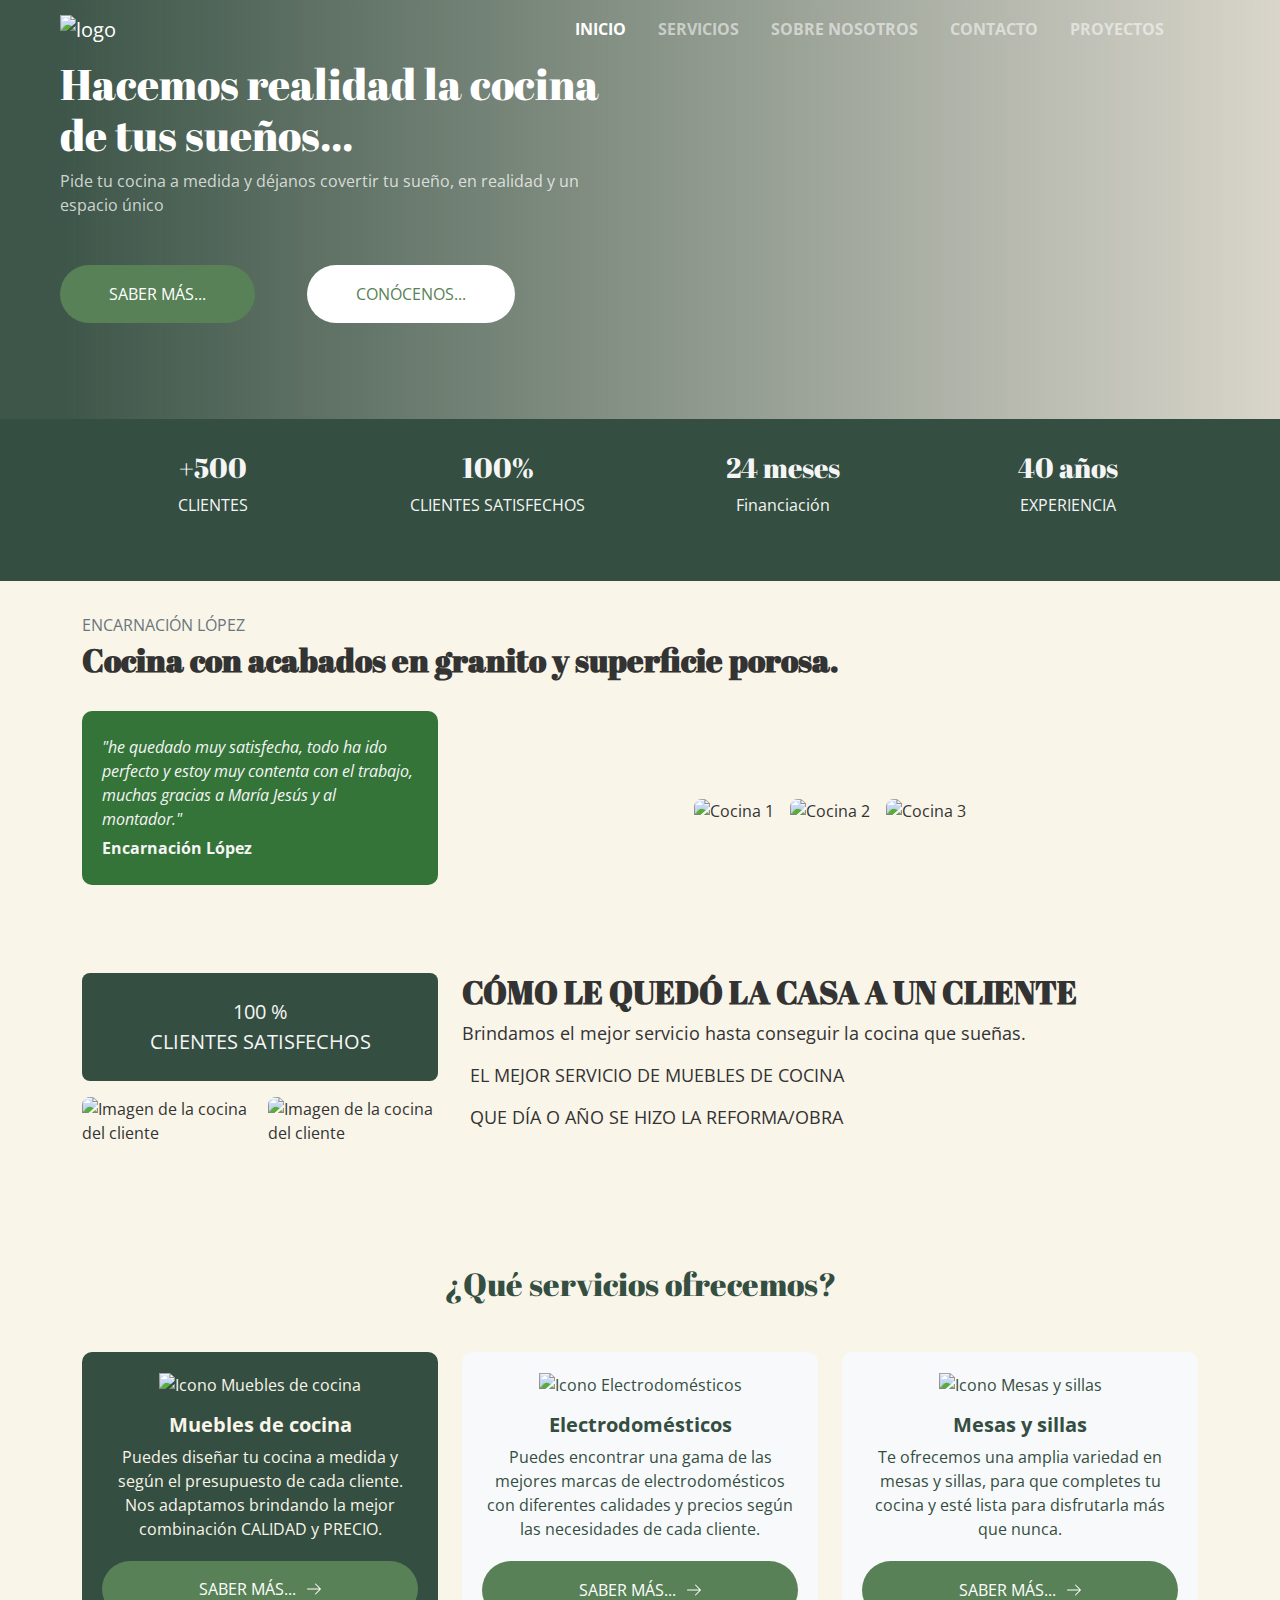
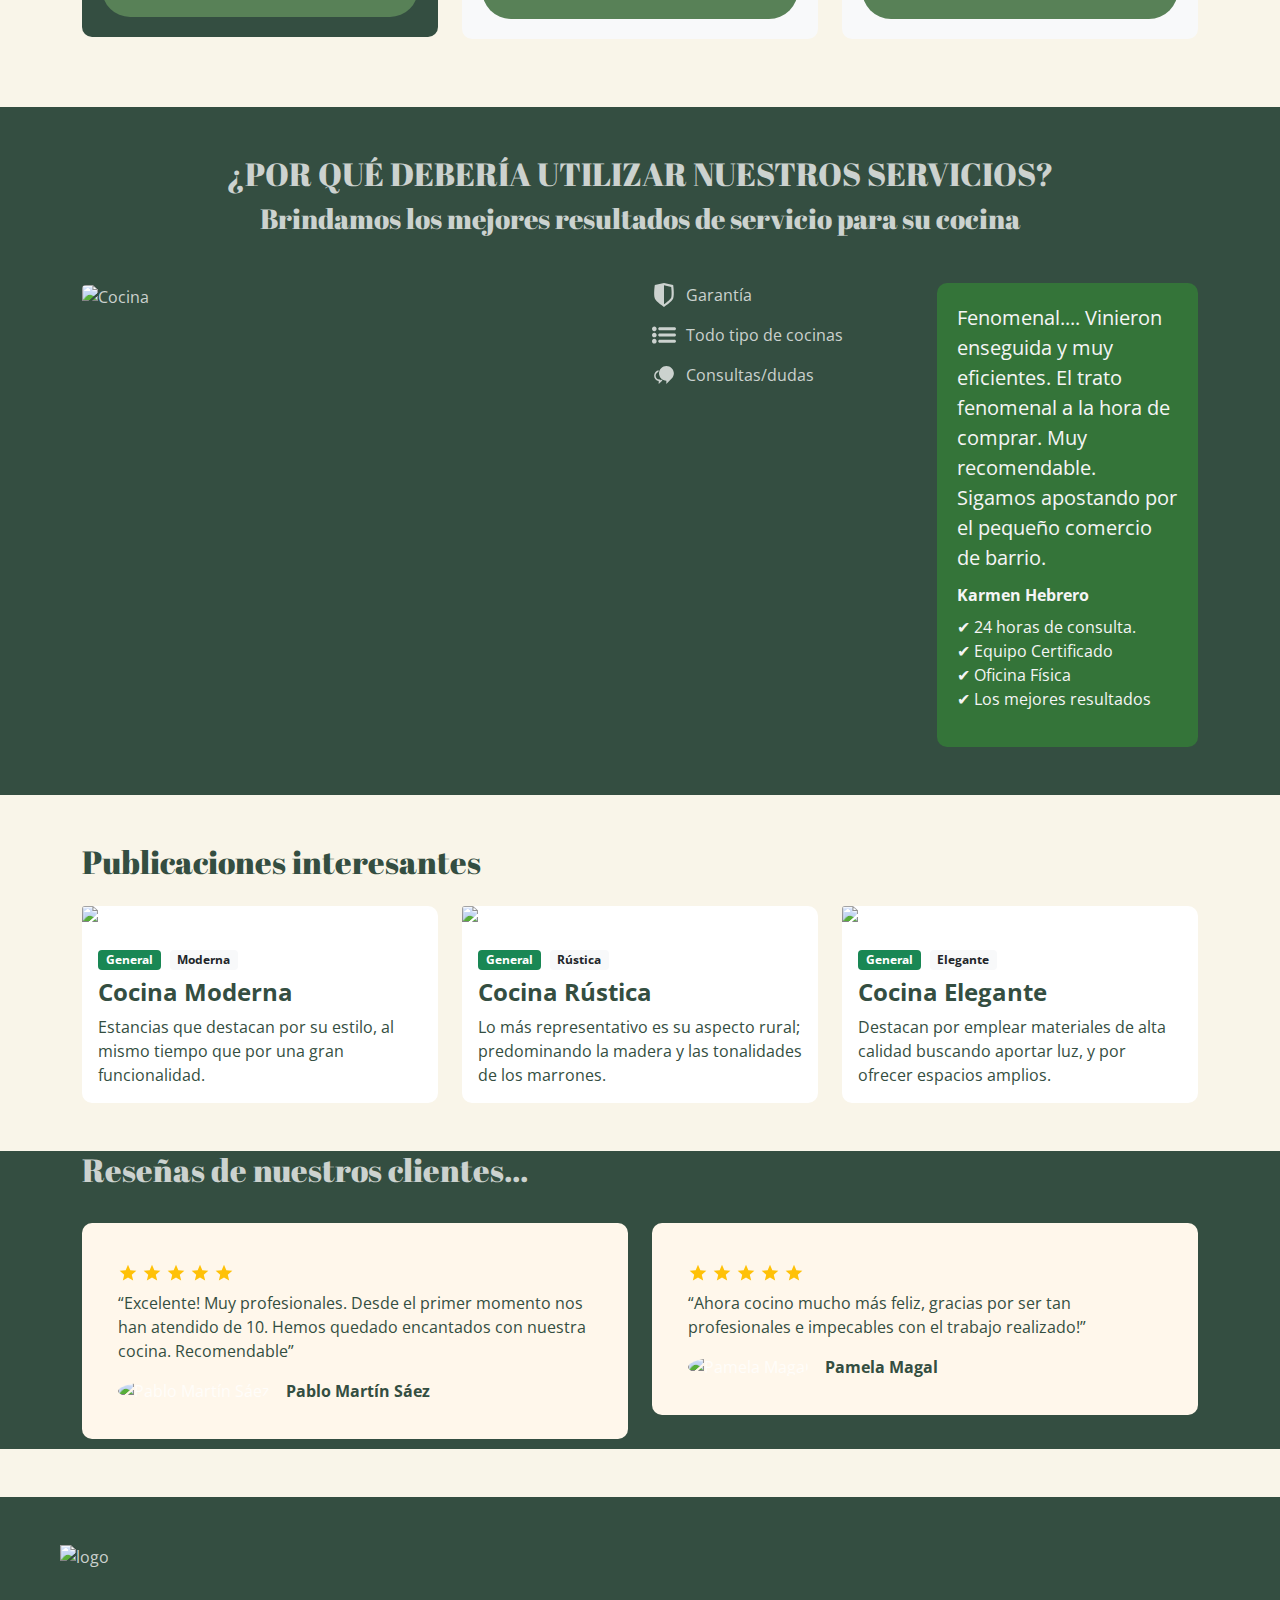
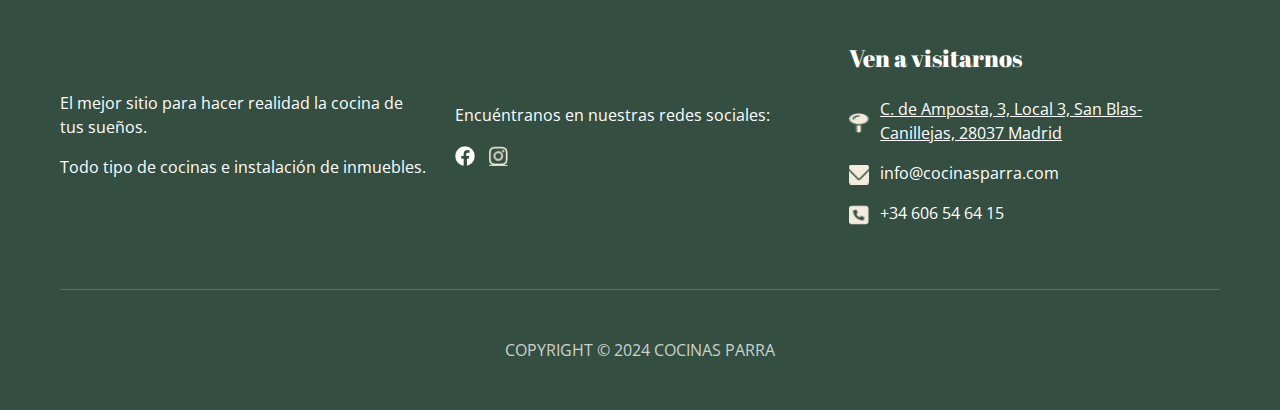
==== index.html @ 834c7600 "Completed page layouts; remaining work involves fine-tuning styles." ====
<!DOCTYPE html>
<html lang="en">

<head>
  <meta charset="UTF-8">
  <meta name="viewport" content="width=device-width, initial-scale=1.0">
  <title>Muebles de Cocina Parra</title>

  <!--CSS Bootstrap-->
  <link rel="stylesheet" href="./bootstrap/bootstrap-5.0.2-dist/css/bootstrap.min.css">

  <!--styles.css-->
  <link rel="stylesheet" href="./css/styles.css">
</head>

<body>

  <!-- HEADER -->

  <header class="px-5 pb-5">
    <nav class="navbar navbar-expand-lg navbar-dark">
      <div class="container-fluid">
        <a class="navbar-brand" href="./index.html"><img class="logo" src="./img/LOGOTIPO/LOGOS_COCINA_POSITIVO.png"
            alt="logo"></a>
        <button class="navbar-toggler" type="button" data-bs-toggle="collapse" data-bs-target="#navbarNav"
          aria-controls="navbarNav" aria-expanded="false" aria-label="Toggle navigation">
          <span class="navbar-toggler-icon"></span>
        </button>
        <div class="collapse navbar-collapse justify-content-end" id="navbarNav">
          <ul class="navbar-nav gap-3 px-5 text-white">
            <li class="nav-item">
              <a class="nav-link active fw-bold" aria-current="page" href="./index.html">INICIO</a>
            </li>
            <li class="nav-item">
              <a class="nav-link fw-bold" href="./pages/servicios.html">SERVICIOS</a>
            </li>
            <li class="nav-item">
              <a class="nav-link fw-bold" href="./pages/sobre-nosotros.html">SOBRE NOSOTROS</a>
            </li>
            <li class="nav-item">
              <a class="nav-link fw-bold" href="./pages/contacto.html">CONTACTO</a>
            </li>
            <li class="nav-item">
              <a class="nav-link fw-bold" href="./pages/proyectos.html">PROYECTOS</a>
            </li>
          </ul>
        </div>
      </div>
    </nav>

    <div class="container-fluid">
      <div class="row">
        <div class="col-12 col-lg-6">
          <h1 class="text-white">Hacemos realidad la cocina de tus sueños...</h1>
        </div>
      </div>
      <div class="row">
        <div class="col-12 col-lg-6">Pide tu cocina a medida y déjanos covertir tu sueño, en realidad y un espacio único
        </div>
      </div>
      <div class="row d-flex justify-content-start pt-5">
        <div class="col-lg-6">
          <div class="row">
            <div class="col-lg-5 col-12 pb-5">
              <button type="button" class="btn boton-sabermas text-white px-5 py-3 rounded-pill">SABER MÁS...</button>
            </div>
            <div class="col-lg-5 col-12 pb-5">
              <button type="button" class="btn boton-conocenos px-5 py-3 rounded-pill">CONÓCENOS...</button>
            </div>
          </div>
        </div>

      </div>
    </div>
  </header>


  <!--Contenido de HOME-->

  <div>
    <section class="stats-section">
      <div class="container">
        <div class="row">
          <div class="col-lg-3 col-md-6 col-sm-12 stats-item">
            <h3>+500</h3>
            <p>CLIENTES</p>
          </div>
          <div class="col-lg-3 col-md-6 col-sm-12 stats-item">
            <h3>100%</h3>
            <p>CLIENTES SATISFECHOS</p>
          </div>
          <div class="col-lg-3 col-md-6 col-sm-12 stats-item">
            <h3>24 meses</h3>
            <p>Financiación</p>
          </div>
          <div class="col-lg-3 col-md-6 col-sm-12 stats-item">
            <h3>40 años</h3>
            <p>EXPERIENCIA</p>
          </div>
        </div>
      </div>
    </section>

    <section class="testimonial-section">
      <div class="container">
        <div class="row">
          <div class="col-12 mb-4">
            <p class="text-muted mb-1">ENCARNACIÓN LÓPEZ</p>
            <h2 class="fw-bold">Cocina con acabados en granito y superficie porosa.</h2>
          </div>
        </div>
        <div class="row">
          <div class="col-lg-4 col-md-6 mb-4">
            <div class="testimonial">
              <p class="mb-1"><i class="bi bi-quote"></i></p>
              <p class="fst-italic">"he quedado muy satisfecha, todo ha ido perfecto y estoy muy contenta con el
                trabajo,
                muchas gracias a María Jesús y al montador."</p>
              <p class="fw-bold">Encarnación López</p>
            </div>
          </div>
          <div class="col-lg-8 col-md-6 gallery-container">
            <div class="row gallery">
              <div class="col-md-4 col-sm-6 gallery-item">
                <img src="./img/INICIO/ENCARNACIÓN_1.jpg" alt="Cocina 1">
              </div>
              <div class="col-md-4 col-sm-6 gallery-item">
                <img src="./img/INICIO/ENCARNACIÓN_2.jpg" alt="Cocina 2">
              </div>
              <div class="col-md-4 col-sm-6 gallery-item">
                <img src="./img/INICIO/ENCARNACIÓN_3.jpg" alt="Cocina 3">
              </div>
            </div>
          </div>
        </div>
      </div>
    </section>

    <section>
      <div class="client-section">
        <div class="container">
          <div class="row">
            <div class="col-lg-4 col-md-6 mb-4">
              <div class="satisfaction mb-3">
                <div>
                  <span class="d-block text-center">100 %</span>
                  <span class="d-block text-center">CLIENTES SATISFECHOS</span>
                </div>
              </div>
              <div class="d-flex justify-content-between">
                <img src="./img/INICIO/1714113853307.jpg" alt="Imagen de la cocina del cliente" class="client-img me-2">
                <img src="./img/INICIO/1714113853268.jpg" alt="Imagen de la cocina del cliente" class="client-img ms-2">
              </div>
            </div>
            <div class="col-lg-8 col-md-6">
              <div class="client-content">
                <h2>CÓMO LE QUEDÓ LA CASA A UN CLIENTE</h2>
                <p>Brindamos el mejor servicio hasta conseguir la cocina que sueñas.</p>
                <div class="client-icons">
                  <p><i class="bi bi-award"></i> EL MEJOR SERVICIO DE MUEBLES DE COCINA</p>
                  <p><i class="bi bi-calendar"></i> QUE DÍA O AÑO SE HIZO LA REFORMA/OBRA</p>
                </div>
              </div>
            </div>
          </div>
        </div>
      </div>
    </section>

    <section>
      <div class="container my-5 service">
        <h2 class="text-center mb-5 texto-servicios">¿Qué servicios ofrecemos?</h2>
        <div class="row">
          <div class="col-md-4">
            <div class="service-card service-card-green text-center">
              <div class="mb-3">
                <img src="./img/INICIO/ICONO_MUEBLES_DE_COCINA.png" alt="Icono Muebles de cocina"
                  style="width: 50px; height: 50px;">
              </div>
              <h5>Muebles de cocina</h5>
              <p>Puedes diseñar tu cocina a medida y según el presupuesto de cada cliente. Nos adaptamos brindando la
                mejor
                combinación CALIDAD y PRECIO.</p>
              <a href="./pages/muebles-cocina.html" class="btn boton-sabermas text-white px-5 py-3 rounded-pill">
                SABER MÁS...
                <svg xmlns="http://www.w3.org/2000/svg" width="16" height="16" fill="currentColor"
                  class="bi bi-arrow-right" viewBox="0 0 16 16">
                  <path fill-rule="evenodd"
                    d="M1 8a.5.5 0 0 1 .5-.5h11.793l-4.147-4.146a.5.5 0 1 1 .708-.708l5 5a.5.5 0 0 1 0 .708l-5 5a.5.5 0 0 1-.708-.708L13.293 8.5H1.5A.5.5 0 0 1 1 8z" />
                </svg>
              </a>
            </div>
          </div>
          <div class="col-md-4">
            <div class="service-card service-card-light text-center">
              <div class="mb-3">
                <img src="./img/INICIO/ICONO_ELECTRODOMÉSTICOS.png" alt="Icono Electrodomésticos"
                  style="width: 50px; height: 50px;">
              </div>
              <h5>Electrodomésticos</h5>
              <p>Puedes encontrar una gama de las mejores marcas de electrodomésticos con diferentes calidades y precios
                según
                las necesidades de cada cliente.</p>
              <a href="./pages/electrodomesticos.html" class="btn boton-sabermas text-white px-5 py-3 rounded-pill">
                SABER MÁS...
                <svg xmlns="http://www.w3.org/2000/svg" width="16" height="16" fill="currentColor"
                  class="bi bi-arrow-right" viewBox="0 0 16 16">
                  <path fill-rule="evenodd"
                    d="M1 8a.5.5 0 0 1 .5-.5h11.793l-4.147-4.146a.5.5 0 1 1 .708-.708l5 5a.5.5 0 0 1 0 .708l-5 5a.5.5 0 0 1-.708-.708L13.293 8.5H1.5A.5.5 0 0 1 1 8z" />
                </svg>
              </a>
            </div>
          </div>
          <div class="col-md-4">
            <div class="service-card service-card-light text-center">
              <div class="mb-3">
                <img src="./img/INICIO/ICONO_MESASYSILLAS.png" alt="Icono Mesas y sillas"
                  style="width: 50px; height: 50px;">
              </div>
              <h5>Mesas y sillas</h5>
              <p>Te ofrecemos una amplia variedad en mesas y sillas, para que completes tu cocina y esté lista para
                disfrutarla más que nunca.</p>
              <a href="./pages/mesas-sillas.html" class="btn boton-sabermas text-white px-5 py-3 rounded-pill">
                SABER MÁS...
                <svg xmlns="http://www.w3.org/2000/svg" width="16" height="16" fill="currentColor"
                  class="bi bi-arrow-right" viewBox="0 0 16 16">
                  <path fill-rule="evenodd"
                    d="M1 8a.5.5 0 0 1 .5-.5h11.793l-4.147-4.146a.5.5 0 1 1 .708-.708l5 5a.5.5 0 0 1 0 .708l-5 5a.5.5 0 0 1-.708-.708L13.293 8.5H1.5A.5.5 0 0 1 1 8z" />
                </svg>
              </a>
            </div>
          </div>
        </div>
      </div>
    </section>

    <section class="feature-section">
      <div class="container py-5 ">
        <h2 class="text-center">¿POR QUÉ DEBERÍA UTILIZAR NUESTROS SERVICIOS?</h2>
        <h3 class="text-center mb-5">Brindamos los mejores resultados de servicio para su cocina</h3>
        <div class="row">
          <div class="col-md-6">
            <img src="./img/INICIO/1714113853127.jpg" alt="Cocina" class="img-fluid rounded">
          </div>
          <div class="col-md-3">
            <ul class="list-unstyled feature-list">
              <li class="d-flex align-items-center mb-3">
                <svg xmlns="http://www.w3.org/2000/svg" xmlns:xlink="http://www.w3.org/1999/xlink" fill="currentColor"
                  class="bi bi-grid-3x3-gap-fill" version="1.1" id="Capa_1" x="0px" y="0px"
                  viewBox="0 0 532.745 532.745" style="enable-background:new 0 0 532.745 532.745;" xml:space="preserve">
                  <g>
                    <path
                      d="M266.373,49.715l159.993,36.929c9.493,81.34,15.643,196.97-1.38,240.365c-11.938,30.415-86.837,95.531-158.613,146.82   C266.373,472.206,266.373,49.715,266.373,49.715 M266.373,0L62.67,47.027c0,0-31.505,217.481,0,297.683   c27.364,69.669,203.702,188.035,203.702,188.035S442.711,414.379,470.075,344.71c31.505-80.202,0-297.683,0-297.683L266.373,0   L266.373,0z" />
                  </g>
                  <g>
                  </g>
                  <g>
                  </g>
                  <g>
                  </g>
                  <g>
                  </g>
                  <g>
                  </g>
                  <g>
                  </g>
                  <g>
                  </g>
                  <g>
                  </g>
                  <g>
                  </g>
                  <g>
                  </g>
                  <g>
                  </g>
                  <g>
                  </g>
                  <g>
                  </g>
                  <g>
                  </g>
                  <g>
                  </g>
                </svg>
                Garantía
              </li>
              <li class="d-flex align-items-center mb-3">
                <svg xmlns="http://www.w3.org/2000/svg" xmlns:xlink="http://www.w3.org/1999/xlink" fill="currentColor"
                  class="bi bi-grid-3x3-gap-fill" version="1.1" id="Capa_1" x="0px" y="0px" width="612px" height="612px"
                  viewBox="0 0 612 612" style="enable-background:new 0 0 612 612;" xml:space="preserve">
                  <g>
                    <g id="_x33__32_">
                      <g>
                        <path
                          d="M59.226,88.839C26.513,88.839,0,115.352,0,148.064s26.513,59.226,59.226,59.226s59.226-26.514,59.226-59.226     S91.938,88.839,59.226,88.839z M59.226,246.774C26.513,246.774,0,273.288,0,306c0,32.713,26.513,59.226,59.226,59.226     s59.226-26.513,59.226-59.226C118.452,273.288,91.938,246.774,59.226,246.774z M59.226,404.71C26.513,404.71,0,431.223,0,463.936     c0,32.712,26.513,59.226,59.226,59.226s59.226-26.514,59.226-59.226C118.452,431.223,91.938,404.71,59.226,404.71z      M197.419,187.548h375.096c21.815,0,39.484-17.669,39.484-39.484s-17.669-39.484-39.484-39.484H197.419     c-21.815,0-39.484,17.669-39.484,39.484S175.604,187.548,197.419,187.548z M572.516,266.516H197.419     c-21.815,0-39.484,17.669-39.484,39.484c0,21.814,17.669,39.484,39.484,39.484h375.096c21.815,0,39.484-17.67,39.484-39.484     C612,284.185,594.331,266.516,572.516,266.516z M572.516,424.451H197.419c-21.815,0-39.484,17.67-39.484,39.484     s17.669,39.483,39.484,39.483h375.096c21.815,0,39.484-17.669,39.484-39.483S594.331,424.451,572.516,424.451z" />
                      </g>
                    </g>
                  </g>
                  <g>
                  </g>
                  <g>
                  </g>
                  <g>
                  </g>
                  <g>
                  </g>
                  <g>
                  </g>
                  <g>
                  </g>
                  <g>
                  </g>
                  <g>
                  </g>
                  <g>
                  </g>
                  <g>
                  </g>
                  <g>
                  </g>
                  <g>
                  </g>
                  <g>
                  </g>
                  <g>
                  </g>
                  <g>
                  </g>
                </svg>
                Todo tipo de cocinas
              </li>
              <li class="d-flex align-items-center mb-3">
                <svg xmlns="http://www.w3.org/2000/svg" xmlns:xlink="http://www.w3.org/1999/xlink" fill="currentColor"
                  class="bi bi-grid-3x3-gap-fill" enable-background="new 0 0 64 64" height="64px" id="Layer_1"
                  version="1.1" viewBox="0 0 64 64" width="64px" xml:space="preserve">
                  <g>
                    <path
                      d="M38.501,7.69c-10.944,0-19.815,8.871-19.815,19.816c0,10.859,8.736,19.673,19.562,19.809v8.43l13.54-13.539   c4.01-3.626,6.53-8.869,6.53-14.7C58.316,16.561,49.444,7.69,38.501,7.69z" />
                    <path
                      d="M21.882,46.654v-2.405l-1.975-0.024c-5.638-0.07-10.224-4.714-10.224-10.353c0-4.645,3.073-8.585,7.292-9.894   c0.245-1.498,0.644-2.945,1.179-4.325C11.128,20.58,5.683,26.595,5.683,33.871c0,7.146,5.315,13.141,12.199,14.19v8.248   l9.871-9.871c-1.181-0.676-2.292-1.456-3.323-2.332L21.882,46.654z" />
                  </g>
                </svg>
                Consultas/dudas
              </li>
            </ul>
          </div>
          <div class="col-md-3">
            <div class="testimonial">
              <blockquote class="blockquote">
                <p>Fenomenal.... Vinieron enseguida y muy eficientes. El trato fenomenal a la hora de comprar. Muy
                  recomendable. Sigamos apostando por el pequeño comercio de barrio.</p>
              </blockquote>
              <div class="testimonial-footer">
                <strong>Karmen Hebrero</strong>
                <ul class="list-unstyled mt-2">
                  <li>✔ 24 horas de consulta.</li>
                  <li>✔ Equipo Certificado</li>
                  <li>✔ Oficina Física</li>
                  <li>✔ Los mejores resultados</li>
                </ul>
              </div>
            </div>
          </div>
        </div>
      </div>
    </section>

    <section>
      <div class="container my-5">
        <h2 class="mb-4 title-cards-section">Publicaciones interesantes</h2>
        <div class="row">
          <div class="col-md-4">
            <div class="card">
              <img src="./img/INICIO/muebles-cocina-parra.268.jpg" class="card-img-top" alt="Cocina Moderna">
              <div class="card-body">
                <span class="badge bg-success">General</span>
                <span class="badge bg-light text-dark">Moderna</span>
                <h5 class="card-title mt-2">Cocina Moderna</h5>
                <p class="card-text">Estancias que destacan por su estilo, al mismo tiempo que por una gran
                  funcionalidad.</p>
              </div>
            </div>
          </div>
          <div class="col-md-4">
            <div class="card">
              <img src="./img/INICIO/RUSTICA_6.jpg" class="card-img-top" alt="Cocina Rústica">
              <div class="card-body">
                <span class="badge bg-success">General</span>
                <span class="badge bg-light text-dark">Rústica</span>
                <h5 class="card-title mt-2">Cocina Rústica</h5>
                <p class="card-text">Lo más representativo es su aspecto rural; predominando la madera y las tonalidades
                  de
                  los marrones.</p>
              </div>
            </div>
          </div>
          <div class="col-md-4">
            <div class="card">
              <img src="./img/INICIO/muebles-cocina-parra-5.jpg" class="card-img-top" alt="Cocina Elegante">
              <div class="card-body">
                <span class="badge bg-success">General</span>
                <span class="badge bg-light text-dark">Elegante</span>
                <h5 class="card-title mt-2">Cocina Elegante</h5>
                <p class="card-text">Destacan por emplear materiales de alta calidad buscando aportar luz, y por ofrecer
                  espacios amplios.</p>
              </div>
            </div>
          </div>
        </div>
      </div>
    </section>

    <section class="review-section">
      <div class="container my-5">
        <h2 class="mb-4">Reseñas de nuestros clientes...</h2>
        <div class="row">
          <div class="col-md-6">
            <div class="card review-card">
              <div class="card-body">
                <div class="review-rating mb-2">
                  <svg viewBox="0 0 24 24">
                    <path
                      d="M12 17.27L18.18 21l-1.64-7.03L22 9.24l-7.19-.61L12 2 9.19 8.63 2 9.24l5.46 4.73L5.82 21z" />
                  </svg>
                  <svg viewBox="0 0 24 24">
                    <path
                      d="M12 17.27L18.18 21l-1.64-7.03L22 9.24l-7.19-.61L12 2 9.19 8.63 2 9.24l5.46 4.73L5.82 21z" />
                  </svg>
                  <svg viewBox="0 0 24 24">
                    <path
                      d="M12 17.27L18.18 21l-1.64-7.03L22 9.24l-7.19-.61L12 2 9.19 8.63 2 9.24l5.46 4.73L5.82 21z" />
                  </svg>
                  <svg viewBox="0 0 24 24">
                    <path
                      d="M12 17.27L18.18 21l-1.64-7.03L22 9.24l-7.19-.61L12 2 9.19 8.63 2 9.24l5.46 4.73L5.82 21z" />
                  </svg>
                  <svg viewBox="0 0 24 24">
                    <path
                      d="M12 17.27L18.18 21l-1.64-7.03L22 9.24l-7.19-.61L12 2 9.19 8.63 2 9.24l5.46 4.73L5.82 21z" />
                  </svg>
                </div>
                <p class="card-text">“Excelente! Muy profesionales. Desde el primer momento nos han atendido de 10.
                  Hemos
                  quedado encantados con nuestra cocina. Recomendable”</p>
                <div class="d-flex align-items-center">
                  <img src="./img/INICIO/PABLO MARTIN SAEZ.png" alt="Pablo Martín Sáez">
                  <div class="ms-3">
                    <strong class="card-text">Pablo Martín Sáez</strong>
                  </div>
                </div>
              </div>
            </div>
          </div>
          <div class="col-md-6">
            <div class="card review-card">
              <div class="card-body">
                <div class="review-rating mb-2">
                  <svg viewBox="0 0 24 24">
                    <path
                      d="M12 17.27L18.18 21l-1.64-7.03L22 9.24l-7.19-.61L12 2 9.19 8.63 2 9.24l5.46 4.73L5.82 21z" />
                  </svg>
                  <svg viewBox="0 0 24 24">
                    <path
                      d="M12 17.27L18.18 21l-1.64-7.03L22 9.24l-7.19-.61L12 2 9.19 8.63 2 9.24l5.46 4.73L5.82 21z" />
                  </svg>
                  <svg viewBox="0 0 24 24">
                    <path
                      d="M12 17.27L18.18 21l-1.64-7.03L22 9.24l-7.19-.61L12 2 9.19 8.63 2 9.24l5.46 4.73L5.82 21z" />
                  </svg>
                  <svg viewBox="0 0 24 24">
                    <path
                      d="M12 17.27L18.18 21l-1.64-7.03L22 9.24l-7.19-.61L12 2 9.19 8.63 2 9.24l5.46 4.73L5.82 21z" />
                  </svg>
                  <svg viewBox="0 0 24 24">
                    <path
                      d="M12 17.27L18.18 21l-1.64-7.03L22 9.24l-7.19-.61L12 2 9.19 8.63 2 9.24l5.46 4.73L5.82 21z" />
                  </svg>
                </div>
                <p class="card-text">“Ahora cocino mucho más feliz, gracias por ser tan profesionales e impecables con
                  el
                  trabajo realizado!”</p>
                <div class="d-flex align-items-center">
                  <img src="./img/INICIO/PAMELA MAGAL.png" alt="Pamela Magal">
                  <div class="ms-3">
                    <strong class="card-text">Pamela Magal</strong>
                  </div>
                </div>
              </div>
            </div>
          </div>
        </div>
      </div>
    </section>

  </div>

  <!-- FOOTER -->

  <footer class="pt-5">
    <div class="container-fluid">
      <div class="row px-5 pb-3">
        <div class="col-md-1 col-12 d-flex justify-content-center">
          <img src="./img/LOGOTIPO/LOGOS_COCINA_POSITIVO.png" alt="logo" class="logoFooter">
        </div>
      </div>
      <div class="row px-5 d-flex align-items-center">
        <div class="col-md-4 col-12">
          <div class="row">
            <div class="col-12 text-white pb-3">El mejor sitio para hacer realidad la cocina de tus sueños.</div>
            <div class="col-12 text-white pb-3">Todo tipo de cocinas e instalación de inmuebles.</div>
          </div>
        </div>
        <div class="col-md-4 col-12">
          <div class="row">
            <div class="col-12 text-white pb-3">Encuéntranos en nuestras redes sociales:</div>
            <div class="col-3 col-md-1 text-white pb-3"><img src="./img/FOOTER/facebook.png" alt="logo Facebook"
                class="iconoFooter"></div>
            <div class="col-3 col-md-1"><a href="https://www.instagram.com/cocinas_parra/"><img
                  src="./img/FOOTER/instagram.png" alt="logo Instagram" class="iconoFooter"></a></div>
          </div>
        </div>
        <div class="col-md-4 col-12">
          <div class="row">
            <div class="col-12 text-white pb-3">
              <h4>Ven a visitarnos</h4>
            </div>
            <div class="row d-flex align-items-center">
              <div class="col-3 col-md-1 text-white pb-3"><img src="./img/FOOTER/map-pin.png" alt="logo Email"
                  class="iconoFooter"></div>
              <div class="col-9 col-md-11 pb-3"><a
                  href="https://www.google.com/maps/place/Cocinas+Parra/@40.4273231,-3.6220143,17z/data=!3m1!4b1!4m6!3m5!1s0xd422fecc1dad51d:0x7a2f0f64daf1943b!8m2!3d40.4273231!4d-3.6220143!16s%2Fg%2F11q1k2c7_p?entry=ttu"
                  class="text-white">C. de Amposta, 3, Local 3, San Blas-Canillejas, 28037 Madrid</a></div>
            </div>
            <div class="row d-flex align-items-center">
              <div class="col-3 col-md-1 text-white pb-3"><img src="./img/FOOTER/envelope.png" alt="logo Email"
                  class="iconoFooter"></div>
              <div class="col-9 col-md-11 text-white pb-3">info@cocinasparra.com</div>
            </div>
            <div class="row d-flex align-items-center">
              <div class="col-3 col-md-1 text-white pb-3"><img src="./img/FOOTER/phone-square.png" alt="logo Telefono"
                  class="iconoFooter"></div>
              <div class="col-9 col-md-11 text-white pb-3">+34 606 54 64 15</div>
            </div>
          </div>
        </div>
      </div>
      <hr class="m-5">
      <div class="d-flex justify-content-center pb-5">COPYRIGHT © 2024 COCINAS PARRA</div>
    </div>
  </footer>

</body>

<!--JS Bootstrap-->
<script src="./bootstrap/bootstrap-5.0.2-dist/js/bootstrap.bundle.min.js"></script>

</html>
---- css/styles.css ----
/* Fuente para títulos */
@import url('https://fonts.googleapis.com/css2?family=Abril+Fatface&display=swap');

/* Fuente para el cuerpo del texto */
@import url('https://fonts.googleapis.com/css2?family=Open+Sans:ital,wght@0,300..800;1,300..800&display=swap');

/* Estilos generales para el cuerpo */
body {
    font-family: "Open Sans", sans-serif;
    color: rgba(255, 255, 255, 0.75);
    background-color: #f9f5e9;
}

/* Estilos para el encabezado */
header {
    background: linear-gradient(90deg, rgba(52, 78, 65, 0.95) 5%, rgba(0, 0, 0, 0.13) 100%), url("../img/INICIO/FOTO\ CABECERA.jpg");
    background-size: cover;
    background-position: center;
}

/* Estilos para el pie de página */
footer {
    background: #344E41;
}

/* Estilos para el logo */
.logo {
    width: 293px;
    height: 160px;
}

/* Estilos para el logo en el pie de página */
.logoFooter {
    width: 173px;
    height: 83px;
    gap: 11px;
    opacity: 0px;
}

/* Estilos para iconos en el pie de página */
.iconoFooter {
    height: 20px;
    width: 20px;
}

/* Estilos para títulos de nivel 1 */
h1 {
    font-family: 'Abril Fatface';
    font-size: 2.7rem;
}

/* Estilos para botones "saber más" */
.boton-sabermas {
    background: #588157;
}

/* Estilos para botones "conócenos" */
.boton-conocenos {
    background: #FFFFFF;
    color: #588157;
}

/* Estilos para títulos de nivel 2, 3 y 4 */
h2,
h3,
h4 {
    font-family: 'Abril Fatface';
}

/* Estilos para la sección de estadísticas */
.stats-section {
    background: #344E41;
    color: #f5f5f5;
    padding: 2rem 0;
    text-align: center;
}

/* Estilos para los elementos de estadísticas */
.stats-item {
    margin-bottom: 1rem;
}

/* Estilos para la sección de testimonios */
.testimonial-section {
    background-color: #f9f5e9;
    color: #333;
    padding: 2rem 0;
}

/* Estilos para los testimonios */
.testimonial {
    background-color: #344E41;
    color: #f5f5f5;
    padding: 1.5rem;
    border-radius: 0.5rem;
}

/* Estilos para imágenes de la galería */
.gallery img {
    width: 100%;
    height: auto;
    border-radius: 0.5rem;
}

/* Estilos para el encabezado de los testimonios */
.testimonial-header {
    color: #344E41;
    font-weight: bold;
}

/* Estilos para contenedor de la galería */
.gallery-container {
    display: flex;
    justify-content: center;
    align-items: center;
}

/* Estilos para los elementos de la galería */
.gallery-item {
    padding: 0.5rem;
}

/* Estilos para la sección de clientes */
.client-section {
    background-color: #f9f5e9;
    color: #333;
    padding: 2rem 0;
}

/* Estilos para la satisfacción del cliente */
.satisfaction {
    background-color: #344E41;
    color: #f5f5f5;
    padding: 1.5rem;
    border-radius: 0.5rem;
    display: flex;
    align-items: center;
    justify-content: center;
    font-size: 1.25rem;
    margin-bottom: 2rem;
}

/* Estilos para imágenes de clientes */
.client-img {
    width: 100%;
    height: auto;
    border-radius: 0.5rem;
    margin-bottom: 1rem;
}

/* Estilos para el contenido del cliente */
.client-content h2 {
    color: #333;
    font-weight: bold;
}

/* Estilos para el texto del contenido del cliente */
.client-content p {
    color: #333;
    font-size: 1.1rem;
}

/* Estilos para los iconos del cliente */
.client-icons p {
    display: flex;
    align-items: center;
    font-size: 1.1rem;
    margin-bottom: 1rem;
}

/* Estilos para iconos dentro del contenido del cliente */
.client-icons i {
    font-size: 1.5rem;
    color: #344E41;
    margin-right: 0.5rem;
}

/* Estilos para la sección de servicios */
.service {
    background-color: #f9f5e9;
}

/* Estilos para el texto de servicios */
.texto-servicios {
    color: #344E41;
}

/* Estilos para las tarjetas de servicio */
.service-card {
    border-radius: 10px;
    padding: 20px;
    margin-bottom: 20px;
}

/* Estilos para el título de las tarjetas de servicio */
.service-card h5 {
    font-weight: bold;
}

/* Estilos para los botones dentro de las tarjetas de servicio */
.service-card .btn {
    margin-top: 20px;
    display: flex;
    align-items: center;
    justify-content: center;
}

/* Estilos para iconos dentro de los botones de las tarjetas de servicio */
.service-card .btn svg {
    margin-left: 10px;
}

/* Estilos para las tarjetas de servicio con fondo verde */
.service-card-green {
    background-color: #344E41;
    color: #f9f5e9;
}

/* Estilos para los botones dentro de las tarjetas de servicio con fondo verde */
.service-card-green .btn {
    border: none;
}

/* Estilos para las tarjetas de servicio con fondo claro */
.service-card-light {
    background-color: #f8f9fa;
    color: #344E41;
}

/* Estilos para la sección de servicios */
.service-section {
    background-color: #344E41;
    color: #fff;
    padding: 50px 0;
}

/* Estilos para el título de la sección de servicios */
.service-section h2 {
    font-weight: bold;
    margin-bottom: 30px;
}

/* Estilos para iconos */
.icon {
    width: 24px;
    height: 24px;
    margin-right: 10px;
}

/* Estilos para testimonios */
.testimonial {
    background-color: #347439;
    padding: 20px;
    border-radius: 10px;
}

/* Estilos para párrafos dentro de testimonios */
.testimonial p {
    margin-bottom: 5px;
}

/* Estilos para la sección de características */
.feature-section {
    background-color: #344E41;
}

/* Estilos para la lista de características */
.feature-list {
    list-style: none;
    padding: 0;
}

/* Estilos para elementos de la lista de características */
.feature-list li {
    display: flex;
    align-items: center;
    margin-bottom: 10px;
}

/* Estilos para iconos dentro de la lista de características */
.feature-list li svg {
    margin-right: 10px;
}

/* Estilos para todos los iconos */
.feature-list svg {
    width: 24px;
    height: 24px;
    margin-right: 10px;
}

/* Estilos para testimonios */
.testimonial {
    background-color: #347439;
    padding: 20px;
    border-radius: 10px;
}

/* Estilos para citas dentro de testimonios */
.testimonial blockquote {
    margin: 0;
}

/* Estilos para el pie de página de testimonios */
.testimonial-footer {
    margin-top: 10px;
    background-color: #347439;
}

/* Estilos para tarjetas */
.card {
    border: none;
    border-radius: 10px;
}

/* Estilos para el título de las tarjetas */
.card-title {
    font-size: 1.5rem;
    color: #344E41;
    font-weight: bold;
}

/* Estilos para la sección de títulos de tarjetas */
.title-cards-section {
    color: #344E41;
}

/* Estilos para el texto de las tarjetas */
.card-text {
    color: #344E41;
}

/* Estilos para las etiquetas */
.badge {
    margin-right: 5px;
}

/* Estilos para la sección de revisiones */
.review-section {
    background-color: #344E41;
}

/* Estilos para las tarjetas de revisión */
.review-card {
    background-color: #fff7eb;
    border: none;
    border-radius: 10px;
    padding: 20px;
    margin: 10px 0;
}

/* Estilos para imágenes dentro de las tarjetas de revisión */
.review-card img {
    border-radius: 50%;
}

/* Estilos para iconos de clasificación dentro de las tarjetas de revisión */
.review-rating svg {
    width: 20px;
    height: 20px;
    fill: #ffc107;
}

/* Servicios */

.servicios-page {
    background-color: #f7f4eb;
}

.page-services-section-title {
    text-align: center;
    margin-top: 2rem;
    margin-bottom: 2rem;
    color: #7a7a52;
    font-size: 0.875rem;
    text-transform: uppercase;
}

.page-services-main-title {
    text-align: center;
    margin-bottom: 3rem;
    font-size: 2rem;
    font-weight: bold;
    color: #333;
}

.page-services-step {
    text-align: center;
    margin-bottom: 2rem;
}

.page-services-step-number {
    font-size: 2.5rem;
    font-weight: bold;
    color: #b5c49c;
}

.page-services-step-title {
    font-size: 1.125rem;
    font-weight: bold;
    text-transform: uppercase;
    margin-top: 1rem;
    margin-bottom: 1rem;
    color: #333;
}

.page-services-step-description {
    font-size: 1rem;
    color: #555;
}

.page-services-footer-note {
    text-align: center;
    margin-top: 3rem;
    margin-bottom: 1rem;
    font-size: 1rem;
    color: #333;
}

.page-services-footer-subtext {
    text-align: center;
    font-size: 0.875rem;
    color: #555;
}

.page-services-footer-highlight {
    font-weight: bold;
    color: #333;
}

/* Sobre Nosotros */

.section-header {
    text-align: center;
    margin-top: 2rem;
    color: #7a7a52;
}

.sub-title {
    text-align: center;
    color: #555;
    margin-bottom: 2rem;
}

.content-box {
    background-color: white;
    color: #344E41;
    border-radius: 8px;
    padding: 1.5rem;
    box-shadow: 0 0 10px rgba(0, 0, 0, 0.1);
    margin-bottom: 2rem;
}

.highlight-section {
    background-color: #2e3d29;
    color: white;
    text-align: center;
    padding: 2rem;
    margin: 3rem 0;
}

.highlight-title {
    font-size: 2rem;
    font-weight: bold;
}

.purpose-section {
    padding: 2rem 0;
}

.purpose-title {
    text-align: center;
    font-size: 1.5rem;
    font-weight: bold;
    margin-bottom: 1.5rem;
}

.purpose-step {
    margin-bottom: 1rem;
}

.step-number {
    font-size: 1.5rem;
    font-weight: bold;
    color: #b5c49c;
}

.step-description {
    font-size: 1rem;
    color: #555;
}

/* Proyectos */

.project-page {
    margin-top: 20px;
    color: #344E41;
    background-color: #f7f4eb;
    font-family: Arial, sans-serif;
}

.project-title {
    text-align: center;
    font-size: 2.5rem;
    font-weight: bold;
    color: #333;
    margin-top: 2rem;
}

.project-item {
    background-color: white;
    border-radius: 8px;
    padding: 1.5rem;
    margin-bottom: 2rem;
    box-shadow: 0 0 10px rgba(0, 0, 0, 0.1);
}

.project-description {
    margin-top: 1rem;
    font-size: 1rem;
    color: #555;
}

.project-name {
    font-size: 1.25rem;
    font-weight: bold;
    color: #7a7a52;
}

.project-image {
    height: 300px;
    object-fit: cover;
}

/* Contacto */

.contact-section {
    background-color: #f3f3e6;
    padding: 50px 0;
}

.contact-section h2 {
    font-family: 'Times New Roman', serif;
    font-size: 2rem;
    text-align: center;
    margin-bottom: 20px;
}

.contact-section .contact-info {
    text-align: center;
    margin-bottom: 30px;
}

.contact-section .contact-info p {
    margin: 0;
}

.contact-section .contact-info .icon {
    margin-right: 10px;
}

.contact-section .contact-form {
    max-width: 600px;
    margin: 0 auto;
}

.contact-section .map {
    height: 300px;
    border: 0;
}

.contact-section .images {
    margin-top: 30px;
}

.contact-section .images img {
    width: 100%;
    height: auto;
    display: block;
}

.kitchen-section {
    background-color: #f3f3e6;
    padding: 50px 0;
}

.kitchen-section h2 {
    font-family: 'Times New Roman', serif;
    font-size: 2rem;
    text-align: center;
    margin-bottom: 20px;
}

.kitchen-section .quality-badge {
    position: absolute;
    bottom: 10px;
    left: 10px;
    background-color: #62744D;
    color: white;
    padding: 20px;
    border-radius: 50%;
    text-align: center;
    font-size: 1.2rem;
}

.kitchen-section .quality-badge p {
    margin: 0;
}

.kitchen-section .image-container {
    position: relative;
}

.kitchen-section .image-container img {
    border-radius: 15px;
}
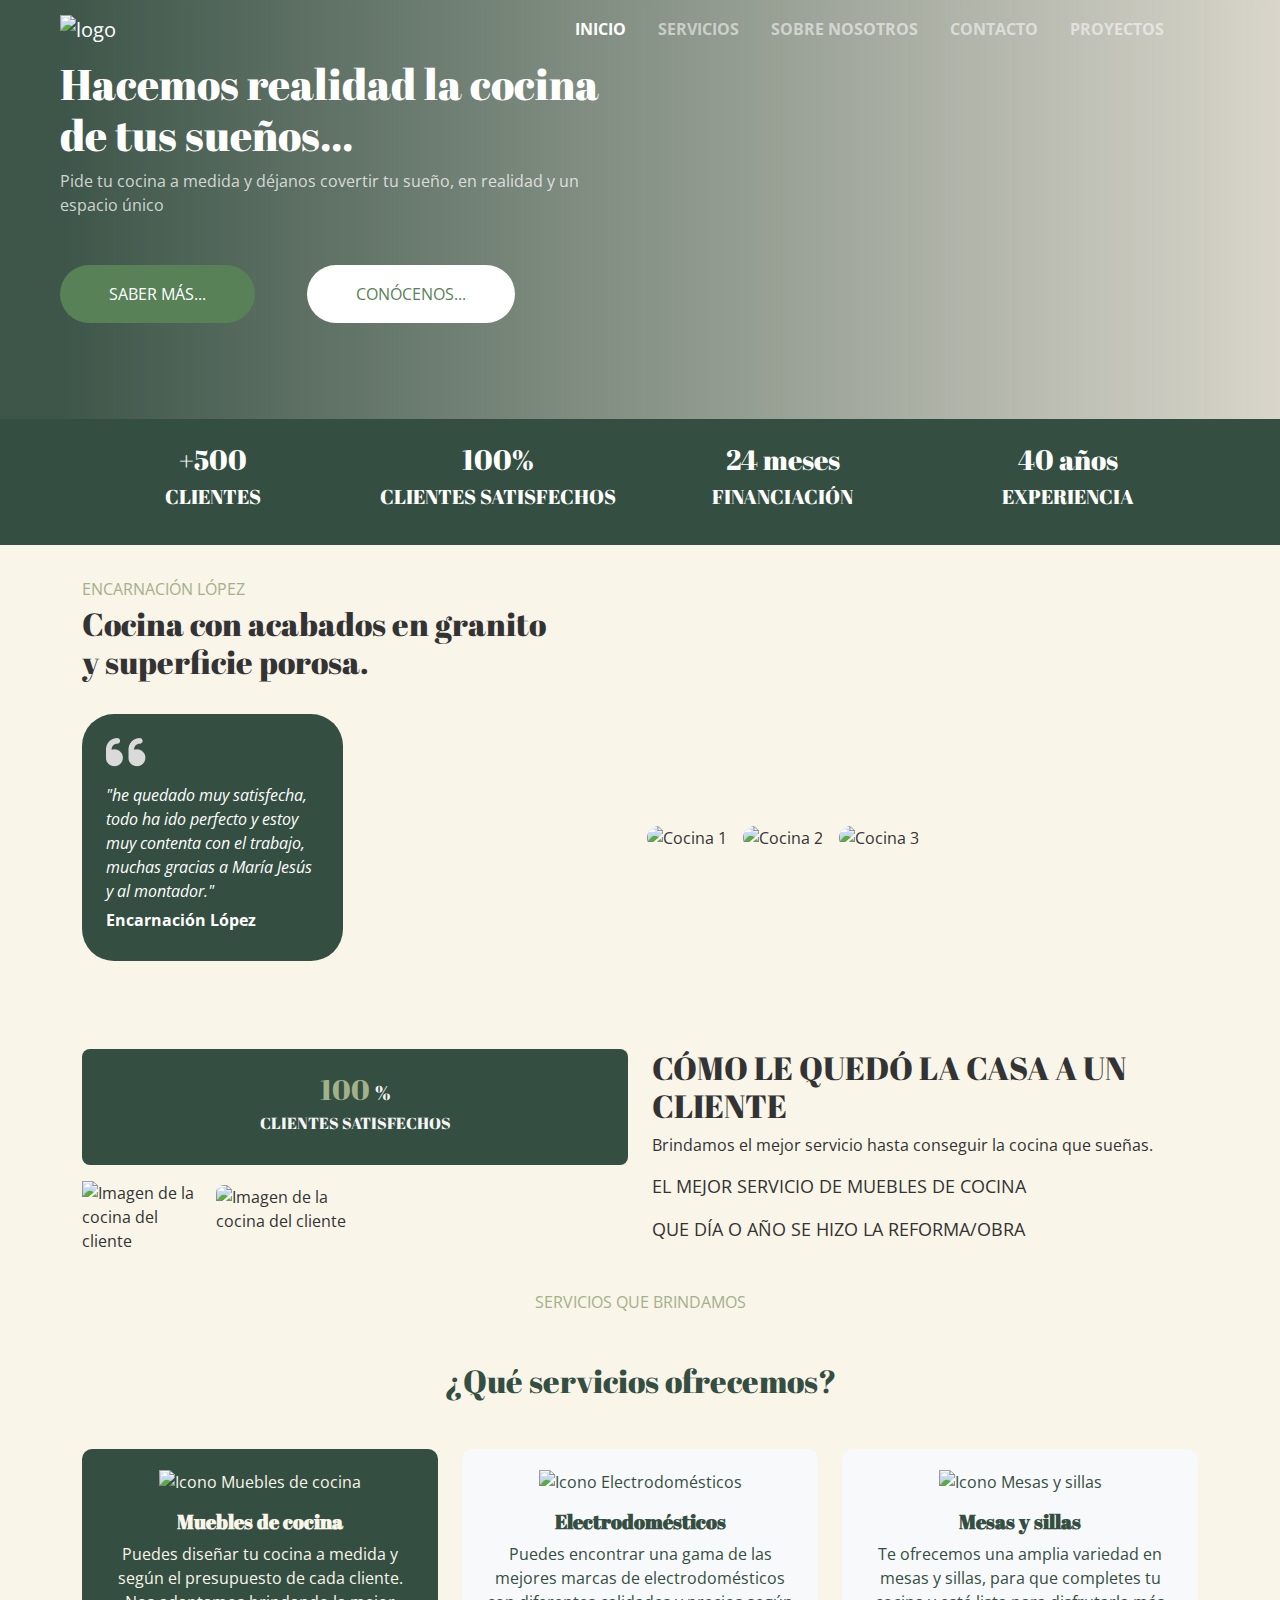
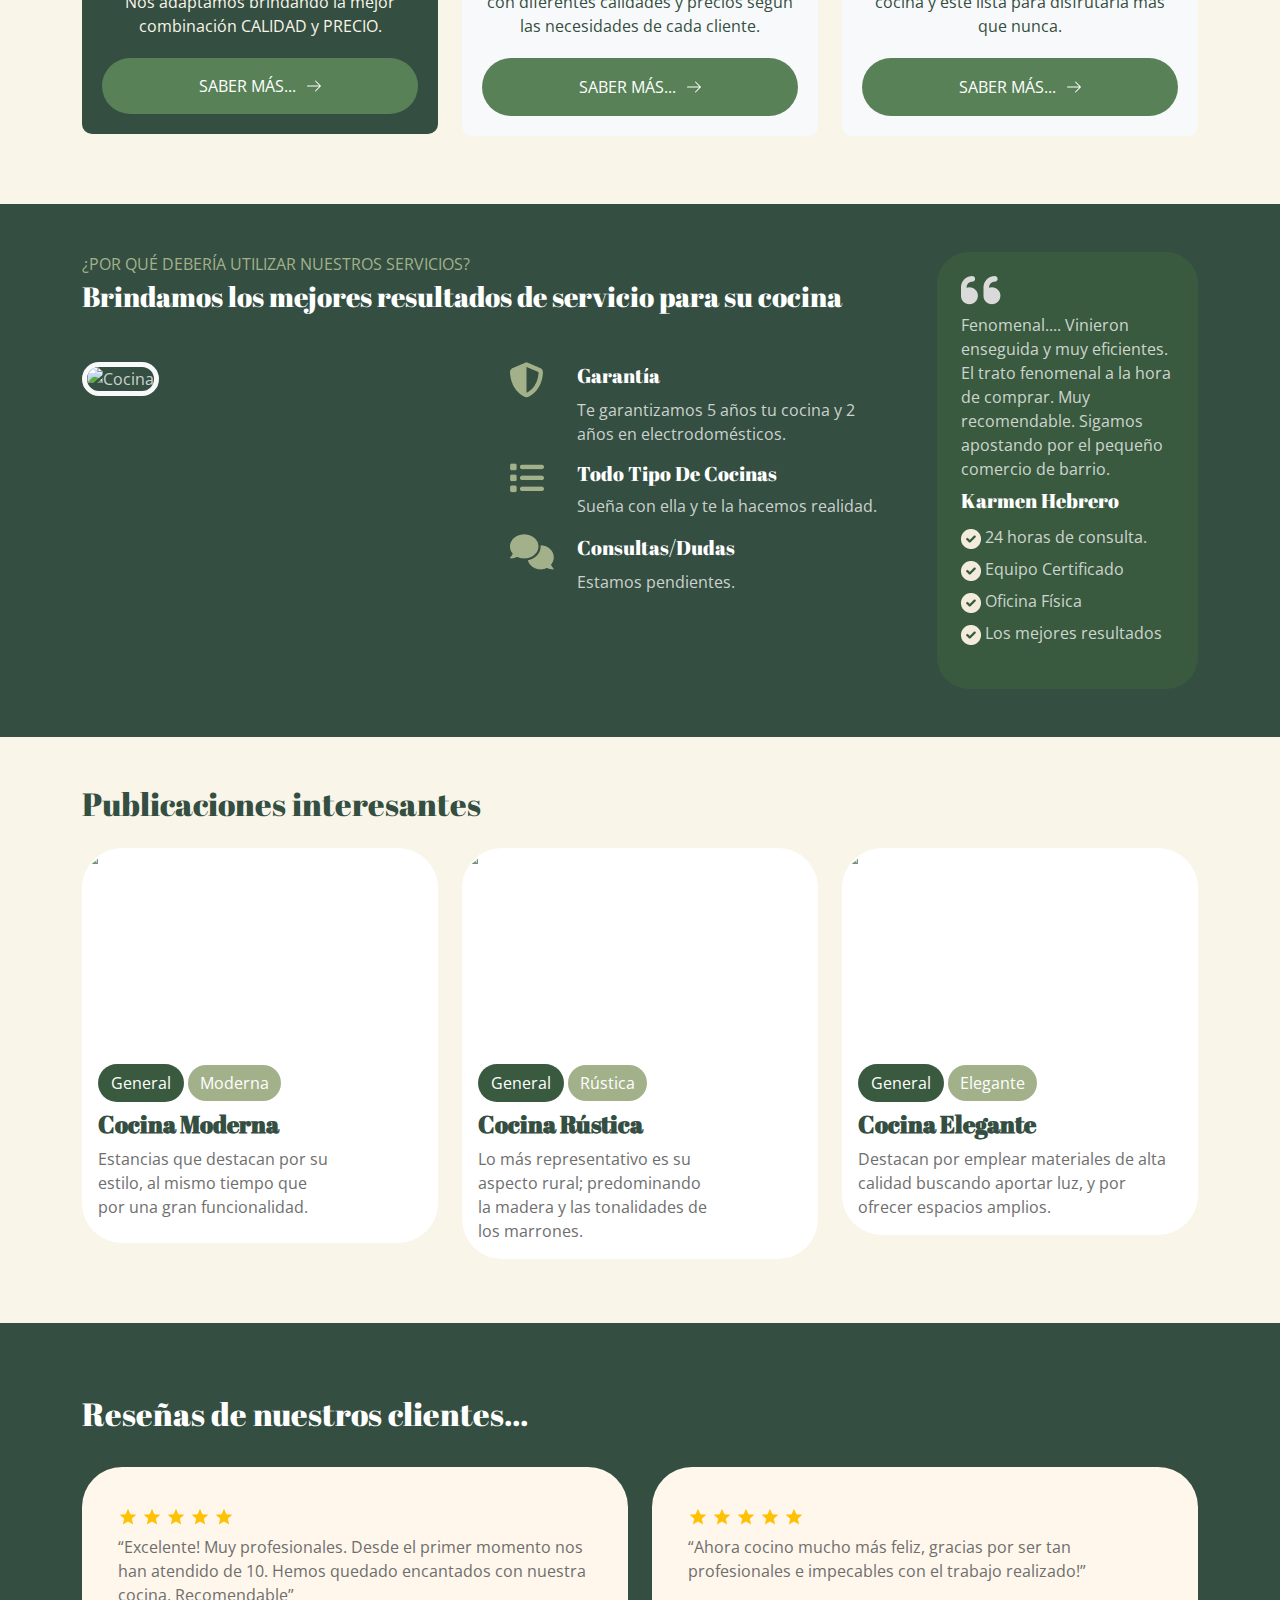
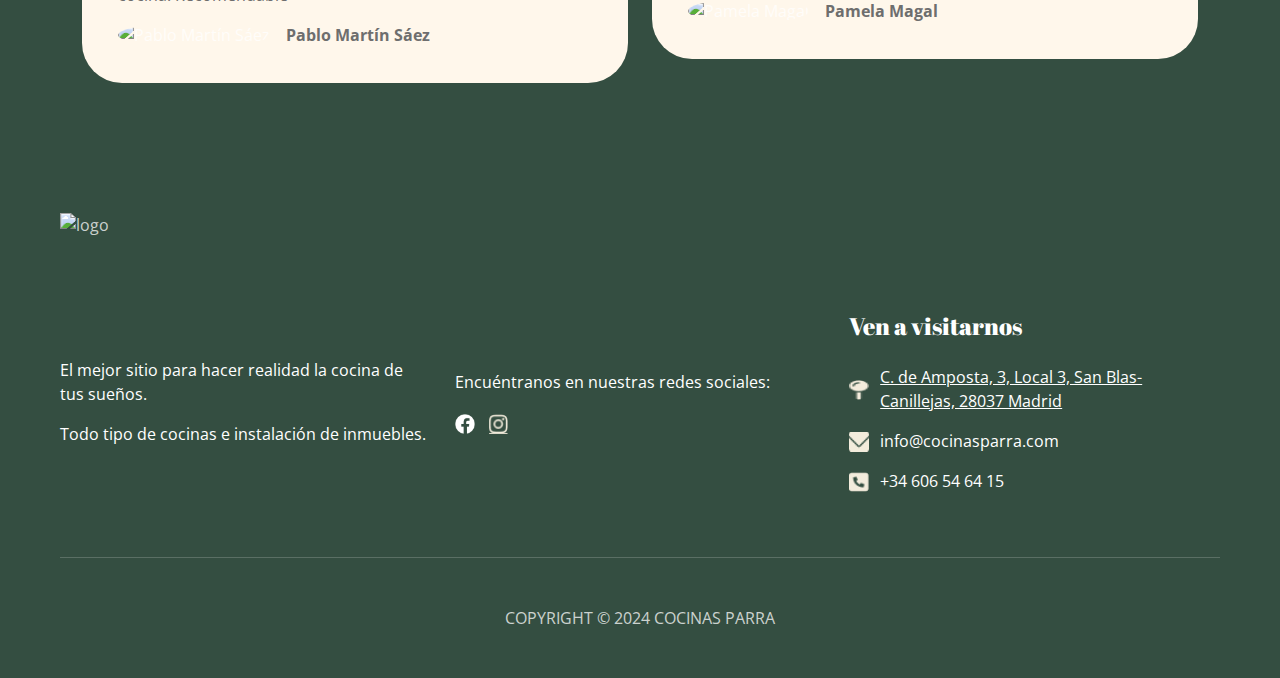
==== commit 0a3851c1: "Home v1.0" ====
--- a/index.html
+++ b/index.html
@@ -78,24 +78,24 @@
   <!--Contenido de HOME-->
 
   <div>
-    <section class="stats-section">
+    <section class="stats-section py-4 text-white">
       <div class="container">
         <div class="row">
-          <div class="col-lg-3 col-md-6 col-sm-12 stats-item">
+          <div class="col-lg-3 col-md-6 col-sm-12 mb-1">
             <h3>+500</h3>
-            <p>CLIENTES</p>
-          </div>
-          <div class="col-lg-3 col-md-6 col-sm-12 stats-item">
+            <h5>CLIENTES</h5>
+          </div>
+          <div class="col-lg-3 col-md-6 col-sm-12 mb-1">
             <h3>100%</h3>
-            <p>CLIENTES SATISFECHOS</p>
-          </div>
-          <div class="col-lg-3 col-md-6 col-sm-12 stats-item">
+            <h5>CLIENTES SATISFECHOS</h5>
+          </div>
+          <div class="col-lg-3 col-md-6 col-sm-12 mb-1">
             <h3>24 meses</h3>
-            <p>Financiación</p>
-          </div>
-          <div class="col-lg-3 col-md-6 col-sm-12 stats-item">
+            <h5>FINANCIACIÓN</h5>
+          </div>
+          <div class="col-lg-3 col-md-6 col-sm-12 mb-1">
             <h3>40 años</h3>
-            <p>EXPERIENCIA</p>
+            <h5>EXPERIENCIA</h5>
           </div>
         </div>
       </div>
@@ -105,21 +105,23 @@
       <div class="container">
         <div class="row">
           <div class="col-12 mb-4">
-            <p class="text-muted mb-1">ENCARNACIÓN LÓPEZ</p>
-            <h2 class="fw-bold">Cocina con acabados en granito y superficie porosa.</h2>
-          </div>
-        </div>
-        <div class="row">
-          <div class="col-lg-4 col-md-6 mb-4">
-            <div class="testimonial">
-              <p class="mb-1"><i class="bi bi-quote"></i></p>
-              <p class="fst-italic">"he quedado muy satisfecha, todo ha ido perfecto y estoy muy contenta con el
+            <p class="mb-1 light-green">ENCARNACIÓN LÓPEZ</p>
+            <div class="col-12 col-md-5"><h2>Cocina con acabados en granito y superficie porosa.</h2></div>
+          </div>
+        </div>
+        <div class="row mb-4">
+          <div class="col-lg-3 col-md-6">
+            <div class="testimonial cita-encarnacion">
+              <div class="row">
+                <div class="col-12 d-flex justify-content-start pb-3"><img src="./img/INICIO/quote-left.png"></div>
+              </div>
+              <p class="fst-italic text-white">"he quedado muy satisfecha, todo ha ido perfecto y estoy muy contenta con el
                 trabajo,
                 muchas gracias a María Jesús y al montador."</p>
-              <p class="fw-bold">Encarnación López</p>
-            </div>
-          </div>
-          <div class="col-lg-8 col-md-6 gallery-container">
+              <p class="fw-bold text-white">Encarnación López</p>
+            </div>
+          </div>
+          <div class="col-lg-9 col-md-6 gallery-container">
             <div class="row gallery">
               <div class="col-md-4 col-sm-6 gallery-item">
                 <img src="./img/INICIO/ENCARNACIÓN_1.jpg" alt="Cocina 1">
@@ -140,32 +142,36 @@
       <div class="client-section">
         <div class="container">
           <div class="row">
-            <div class="col-lg-4 col-md-6 mb-4">
+            <div class="col-12 col-lg-6">
               <div class="satisfaction mb-3">
                 <div>
-                  <span class="d-block text-center">100 %</span>
-                  <span class="d-block text-center">CLIENTES SATISFECHOS</span>
-                </div>
-              </div>
-              <div class="d-flex justify-content-between">
-                <img src="./img/INICIO/1714113853307.jpg" alt="Imagen de la cocina del cliente" class="client-img me-2">
+                  <h3 class="d-block text-center"><span class="light-green">100 </span><span class="fs-5">%</span></h3>
+                  <h6 class="d-block text-center">CLIENTES SATISFECHOS</h6>
+                </div>
+              </div>
+              <div class="d-flex justify-content-between align-items-center col-6">
+                <img src="./img/INICIO/1714113853307.jpg" alt="Imagen de la cocina del cliente" class="img-fluid">
                 <img src="./img/INICIO/1714113853268.jpg" alt="Imagen de la cocina del cliente" class="client-img ms-2">
               </div>
             </div>
-            <div class="col-lg-8 col-md-6">
-              <div class="client-content">
+            <div class="col-12 col-lg-6">
+              <div>
                 <h2>CÓMO LE QUEDÓ LA CASA A UN CLIENTE</h2>
                 <p>Brindamos el mejor servicio hasta conseguir la cocina que sueñas.</p>
                 <div class="client-icons">
-                  <p><i class="bi bi-award"></i> EL MEJOR SERVICIO DE MUEBLES DE COCINA</p>
-                  <p><i class="bi bi-calendar"></i> QUE DÍA O AÑO SE HIZO LA REFORMA/OBRA</p>
-                </div>
-              </div>
-            </div>
-          </div>
-        </div>
-      </div>
-    </section>
+                  <p>EL MEJOR SERVICIO DE MUEBLES DE COCINA</p>
+                  <p>QUE DÍA O AÑO SE HIZO LA REFORMA/OBRA</p>
+                </div>
+              </div>
+            </div>
+          </div>
+        </div>
+      </div>
+    </section>
+
+    <div class="row">
+      <div class="col-12 d-flex justify-content-center"><span class="light-green">SERVICIOS QUE BRINDAMOS</span></div>
+    </div>
 
     <section>
       <div class="container my-5 service">
@@ -236,171 +242,106 @@
 
     <section class="feature-section">
       <div class="container py-5 ">
-        <h2 class="text-center">¿POR QUÉ DEBERÍA UTILIZAR NUESTROS SERVICIOS?</h2>
-        <h3 class="text-center mb-5">Brindamos los mejores resultados de servicio para su cocina</h3>
-        <div class="row">
-          <div class="col-md-6">
-            <img src="./img/INICIO/1714113853127.jpg" alt="Cocina" class="img-fluid rounded">
-          </div>
-          <div class="col-md-3">
-            <ul class="list-unstyled feature-list">
-              <li class="d-flex align-items-center mb-3">
-                <svg xmlns="http://www.w3.org/2000/svg" xmlns:xlink="http://www.w3.org/1999/xlink" fill="currentColor"
-                  class="bi bi-grid-3x3-gap-fill" version="1.1" id="Capa_1" x="0px" y="0px"
-                  viewBox="0 0 532.745 532.745" style="enable-background:new 0 0 532.745 532.745;" xml:space="preserve">
-                  <g>
-                    <path
-                      d="M266.373,49.715l159.993,36.929c9.493,81.34,15.643,196.97-1.38,240.365c-11.938,30.415-86.837,95.531-158.613,146.82   C266.373,472.206,266.373,49.715,266.373,49.715 M266.373,0L62.67,47.027c0,0-31.505,217.481,0,297.683   c27.364,69.669,203.702,188.035,203.702,188.035S442.711,414.379,470.075,344.71c31.505-80.202,0-297.683,0-297.683L266.373,0   L266.373,0z" />
-                  </g>
-                  <g>
-                  </g>
-                  <g>
-                  </g>
-                  <g>
-                  </g>
-                  <g>
-                  </g>
-                  <g>
-                  </g>
-                  <g>
-                  </g>
-                  <g>
-                  </g>
-                  <g>
-                  </g>
-                  <g>
-                  </g>
-                  <g>
-                  </g>
-                  <g>
-                  </g>
-                  <g>
-                  </g>
-                  <g>
-                  </g>
-                  <g>
-                  </g>
-                  <g>
-                  </g>
-                </svg>
-                Garantía
-              </li>
-              <li class="d-flex align-items-center mb-3">
-                <svg xmlns="http://www.w3.org/2000/svg" xmlns:xlink="http://www.w3.org/1999/xlink" fill="currentColor"
-                  class="bi bi-grid-3x3-gap-fill" version="1.1" id="Capa_1" x="0px" y="0px" width="612px" height="612px"
-                  viewBox="0 0 612 612" style="enable-background:new 0 0 612 612;" xml:space="preserve">
-                  <g>
-                    <g id="_x33__32_">
-                      <g>
-                        <path
-                          d="M59.226,88.839C26.513,88.839,0,115.352,0,148.064s26.513,59.226,59.226,59.226s59.226-26.514,59.226-59.226     S91.938,88.839,59.226,88.839z M59.226,246.774C26.513,246.774,0,273.288,0,306c0,32.713,26.513,59.226,59.226,59.226     s59.226-26.513,59.226-59.226C118.452,273.288,91.938,246.774,59.226,246.774z M59.226,404.71C26.513,404.71,0,431.223,0,463.936     c0,32.712,26.513,59.226,59.226,59.226s59.226-26.514,59.226-59.226C118.452,431.223,91.938,404.71,59.226,404.71z      M197.419,187.548h375.096c21.815,0,39.484-17.669,39.484-39.484s-17.669-39.484-39.484-39.484H197.419     c-21.815,0-39.484,17.669-39.484,39.484S175.604,187.548,197.419,187.548z M572.516,266.516H197.419     c-21.815,0-39.484,17.669-39.484,39.484c0,21.814,17.669,39.484,39.484,39.484h375.096c21.815,0,39.484-17.67,39.484-39.484     C612,284.185,594.331,266.516,572.516,266.516z M572.516,424.451H197.419c-21.815,0-39.484,17.67-39.484,39.484     s17.669,39.483,39.484,39.483h375.096c21.815,0,39.484-17.669,39.484-39.483S594.331,424.451,572.516,424.451z" />
-                      </g>
-                    </g>
-                  </g>
-                  <g>
-                  </g>
-                  <g>
-                  </g>
-                  <g>
-                  </g>
-                  <g>
-                  </g>
-                  <g>
-                  </g>
-                  <g>
-                  </g>
-                  <g>
-                  </g>
-                  <g>
-                  </g>
-                  <g>
-                  </g>
-                  <g>
-                  </g>
-                  <g>
-                  </g>
-                  <g>
-                  </g>
-                  <g>
-                  </g>
-                  <g>
-                  </g>
-                  <g>
-                  </g>
-                </svg>
-                Todo tipo de cocinas
-              </li>
-              <li class="d-flex align-items-center mb-3">
-                <svg xmlns="http://www.w3.org/2000/svg" xmlns:xlink="http://www.w3.org/1999/xlink" fill="currentColor"
-                  class="bi bi-grid-3x3-gap-fill" enable-background="new 0 0 64 64" height="64px" id="Layer_1"
-                  version="1.1" viewBox="0 0 64 64" width="64px" xml:space="preserve">
-                  <g>
-                    <path
-                      d="M38.501,7.69c-10.944,0-19.815,8.871-19.815,19.816c0,10.859,8.736,19.673,19.562,19.809v8.43l13.54-13.539   c4.01-3.626,6.53-8.869,6.53-14.7C58.316,16.561,49.444,7.69,38.501,7.69z" />
-                    <path
-                      d="M21.882,46.654v-2.405l-1.975-0.024c-5.638-0.07-10.224-4.714-10.224-10.353c0-4.645,3.073-8.585,7.292-9.894   c0.245-1.498,0.644-2.945,1.179-4.325C11.128,20.58,5.683,26.595,5.683,33.871c0,7.146,5.315,13.141,12.199,14.19v8.248   l9.871-9.871c-1.181-0.676-2.292-1.456-3.323-2.332L21.882,46.654z" />
-                  </g>
-                </svg>
-                Consultas/dudas
-              </li>
-            </ul>
-          </div>
-          <div class="col-md-3">
-            <div class="testimonial">
-              <blockquote class="blockquote">
+        <div class="row">
+          <div class="col-12 col-lg-9">
+            <p class="mb-1 light-green">¿POR QUÉ DEBERÍA UTILIZAR NUESTROS SERVICIOS?</p>
+            <h3 class="mb-5 text-white">Brindamos los mejores resultados de servicio para su cocina</h3>
+            <div class="row">
+              <div class="col-12 col-lg-6 mb-5">
+                <img src="./img/INICIO/1714113853127.jpg" alt="Cocina" class="img-fluid border border-5 border-light imagen-borde">
+              </div>
+              <div class="col-12 col-lg-6">
+                <div class="row">
+                  <div class="row d-flex align-items-center">
+                    <div class="col-2"><img src="./img/INICIO/Garantia.png" alt="Garantia"></div>
+                    <div class="col-10"><h5 class="text-white">Garantía</h5></div>
+                  </div>
+                  <div class="row d-flex justify-content-end">
+                    <div class="col-10"><p>Te garantizamos 5 años tu cocina y 2 años en electrodomésticos.</p></div>
+                  </div>
+                </div>
+                <div class="row">
+                  <div class="row d-flex align-items-center">
+                    <div class="col-2"><img src="./img/INICIO/TodoTipoDeCocinas.png" alt="Todo Tipo De Cocinas"></div>
+                    <div class="col-10"><h5 class="text-white">Todo Tipo De Cocinas</h5></div>
+                  </div>
+                  <div class="row d-flex justify-content-end">
+                    <div class="col-10"><p>Sueña con ella y te la hacemos realidad.</p></div>
+                  </div>
+                </div>
+                <div class="row">
+                  <div class="row d-flex align-items-center">
+                    <div class="col-2"><img src="./img/INICIO/Consultas.png" alt="Consultas/Dudas"></div>
+                    <div class="col-10"><h5 class="text-white">Consultas/Dudas</h5></div>
+                  </div>
+                  <div class="row d-flex justify-content-end">
+                    <div class="col-10"><p>Estamos pendientes.</p></div>
+                  </div>
+                </div>
+              </div>
+            </div>
+          </div>
+          <div class="col-12 col-lg-3">
+            <div class="testimonial p-4">
+              <img src="./img/INICIO/quote-left.png" class="mb-2">
                 <p>Fenomenal.... Vinieron enseguida y muy eficientes. El trato fenomenal a la hora de comprar. Muy
                   recomendable. Sigamos apostando por el pequeño comercio de barrio.</p>
-              </blockquote>
-              <div class="testimonial-footer">
-                <strong>Karmen Hebrero</strong>
+                <div class="mt-2">
+                <h5 class="text-white">Karmen Hebrero</h5>
                 <ul class="list-unstyled mt-2">
-                  <li>✔ 24 horas de consulta.</li>
-                  <li>✔ Equipo Certificado</li>
-                  <li>✔ Oficina Física</li>
-                  <li>✔ Los mejores resultados</li>
+                  <li class="py-1"><img src="./img/INICIO/check-circle.png"> 24 horas de consulta.</li>
+                  <li class="py-1"><img src="./img/INICIO/check-circle.png"> Equipo Certificado</li>
+                  <li class="py-1"><img src="./img/INICIO/check-circle.png"> Oficina Física</li>
+                  <li class="py-1"><img src="./img/INICIO/check-circle.png"> Los mejores resultados</li>
                 </ul>
               </div>
             </div>
           </div>
+          <div class="row">
+            
+          </div>
         </div>
       </div>
     </section>
 
     <section>
+      
       <div class="container my-5">
         <h2 class="mb-4 title-cards-section">Publicaciones interesantes</h2>
         <div class="row">
-          <div class="col-md-4">
+          
+          <div class="col-md-4 mb-3">
             <div class="card">
               <img src="./img/INICIO/muebles-cocina-parra.268.jpg" class="card-img-top" alt="Cocina Moderna">
               <div class="card-body">
-                <span class="badge bg-success">General</span>
-                <span class="badge bg-light text-dark">Moderna</span>
+                <button type="button" class="btn rounded-pill boton-general text-white">General</button>
+                <button type="button" class="btn rounded-pill boton-alternativo btn-dark">Moderna</button>
                 <h5 class="card-title mt-2">Cocina Moderna</h5>
-                <p class="card-text">Estancias que destacan por su estilo, al mismo tiempo que por una gran
-                  funcionalidad.</p>
-              </div>
-            </div>
-          </div>
-          <div class="col-md-4">
+                <div class="row"><div class="col-12 col-md-9"><p class="card-text pb-2">Estancias que destacan por su estilo, al mismo tiempo que por una gran
+                  funcionalidad.</p></div></div>
+              </div>
+            </div>
+          </div>
+          <div class="col-md-4 mb-3">
             <div class="card">
               <img src="./img/INICIO/RUSTICA_6.jpg" class="card-img-top" alt="Cocina Rústica">
               <div class="card-body">
-                <span class="badge bg-success">General</span>
-                <span class="badge bg-light text-dark">Rústica</span>
+                <button type="button" class="btn rounded-pill boton-general text-white">General</button>
+                <button type="button" class="btn rounded-pill boton-alternativo btn-dark">Rústica</button>
                 <h5 class="card-title mt-2">Cocina Rústica</h5>
-                <p class="card-text">Lo más representativo es su aspecto rural; predominando la madera y las tonalidades
-                  de
-                  los marrones.</p>
-              </div>
-            </div>
-          </div>
-          <div class="col-md-4">
+                <div class="row">
+                  <div class="col-md-9 col-12"><p class="card-text">Lo más representativo es su aspecto rural; predominando la madera y las tonalidades
+                    de los marrones.</p></div>
+                </div>
+              </div>
+            </div>
+          </div>
+          <div class="col-md-4 mb-3">
             <div class="card">
               <img src="./img/INICIO/muebles-cocina-parra-5.jpg" class="card-img-top" alt="Cocina Elegante">
               <div class="card-body">
-                <span class="badge bg-success">General</span>
-                <span class="badge bg-light text-dark">Elegante</span>
+                <button type="button" class="btn rounded-pill boton-general text-white">General</button>
+                <button type="button" class="btn rounded-pill boton-alternativo btn-dark">Elegante</button>
                 <h5 class="card-title mt-2">Cocina Elegante</h5>
                 <p class="card-text">Destacan por emplear materiales de alta calidad buscando aportar luz, y por ofrecer
                   espacios amplios.</p>
@@ -411,9 +352,9 @@
       </div>
     </section>
 
-    <section class="review-section">
+    <section class="review-section py-4">
       <div class="container my-5">
-        <h2 class="mb-4">Reseñas de nuestros clientes...</h2>
+        <h2 class="mb-4 text-white">Reseñas de nuestros clientes...</h2>
         <div class="row">
           <div class="col-md-6">
             <div class="card review-card">
--- a/css/styles.css
+++ b/css/styles.css
@@ -1,35 +1,30 @@
-/* Fuente para títulos */
+/* Fuente April Fatface */
 @import url('https://fonts.googleapis.com/css2?family=Abril+Fatface&display=swap');
 
-/* Fuente para el cuerpo del texto */
+/* Fuente Open Sans */
 @import url('https://fonts.googleapis.com/css2?family=Open+Sans:ital,wght@0,300..800;1,300..800&display=swap');
 
-/* Estilos generales para el cuerpo */
 body {
     font-family: "Open Sans", sans-serif;
     color: rgba(255, 255, 255, 0.75);
     background-color: #f9f5e9;
 }
 
-/* Estilos para el encabezado */
 header {
     background: linear-gradient(90deg, rgba(52, 78, 65, 0.95) 5%, rgba(0, 0, 0, 0.13) 100%), url("../img/INICIO/FOTO\ CABECERA.jpg");
     background-size: cover;
     background-position: center;
 }
 
-/* Estilos para el pie de página */
 footer {
     background: #344E41;
 }
 
-/* Estilos para el logo */
 .logo {
     width: 293px;
     height: 160px;
 }
 
-/* Estilos para el logo en el pie de página */
 .logoFooter {
     width: 173px;
     height: 83px;
@@ -37,41 +32,35 @@
     opacity: 0px;
 }
 
-/* Estilos para iconos en el pie de página */
 .iconoFooter {
     height: 20px;
     width: 20px;
 }
 
-/* Estilos para títulos de nivel 1 */
 h1 {
     font-family: 'Abril Fatface';
     font-size: 2.7rem;
 }
 
-/* Estilos para botones "saber más" */
 .boton-sabermas {
     background: #588157;
 }
 
-/* Estilos para botones "conócenos" */
 .boton-conocenos {
     background: #FFFFFF;
     color: #588157;
 }
 
-/* Estilos para títulos de nivel 2, 3 y 4 */
 h2,
 h3,
-h4 {
+h4,
+h5,
+h6 {
     font-family: 'Abril Fatface';
 }
 
-/* Estilos para la sección de estadísticas */
 .stats-section {
     background: #344E41;
-    color: #f5f5f5;
-    padding: 2rem 0;
     text-align: center;
 }
 
@@ -89,17 +78,16 @@
 
 /* Estilos para los testimonios */
 .testimonial {
-    background-color: #344E41;
-    color: #f5f5f5;
+    background-color: #3A5A40;
     padding: 1.5rem;
-    border-radius: 0.5rem;
+    border-radius: 2rem;
 }
 
 /* Estilos para imágenes de la galería */
 .gallery img {
     width: 100%;
-    height: auto;
-    border-radius: 0.5rem;
+    height: 10rem;
+    border-radius: 1rem;
 }
 
 /* Estilos para el encabezado de los testimonios */
@@ -148,12 +136,6 @@
     margin-bottom: 1rem;
 }
 
-/* Estilos para el contenido del cliente */
-.client-content h2 {
-    color: #333;
-    font-weight: bold;
-}
-
 /* Estilos para el texto del contenido del cliente */
 .client-content p {
     color: #333;
@@ -247,13 +229,6 @@
     margin-right: 10px;
 }
 
-/* Estilos para testimonios */
-.testimonial {
-    background-color: #347439;
-    padding: 20px;
-    border-radius: 10px;
-}
-
 /* Estilos para párrafos dentro de testimonios */
 .testimonial p {
     margin-bottom: 5px;
@@ -289,28 +264,15 @@
     margin-right: 10px;
 }
 
-/* Estilos para testimonios */
-.testimonial {
-    background-color: #347439;
-    padding: 20px;
-    border-radius: 10px;
-}
-
 /* Estilos para citas dentro de testimonios */
 .testimonial blockquote {
     margin: 0;
 }
 
-/* Estilos para el pie de página de testimonios */
-.testimonial-footer {
-    margin-top: 10px;
-    background-color: #347439;
-}
-
 /* Estilos para tarjetas */
 .card {
     border: none;
-    border-radius: 10px;
+    border-radius: 2.5rem !important;
 }
 
 /* Estilos para el título de las tarjetas */
@@ -320,6 +282,12 @@
     font-weight: bold;
 }
 
+.card-img-top{
+    border-radius: 2.5rem 2.5rem 0 0;
+    height: 200px;
+    object-fit: cover
+}
+
 /* Estilos para la sección de títulos de tarjetas */
 .title-cards-section {
     color: #344E41;
@@ -327,12 +295,7 @@
 
 /* Estilos para el texto de las tarjetas */
 .card-text {
-    color: #344E41;
-}
-
-/* Estilos para las etiquetas */
-.badge {
-    margin-right: 5px;
+    color: #6E6E6E;
 }
 
 /* Estilos para la sección de revisiones */
@@ -613,4 +576,27 @@
 
 .kitchen-section .image-container img {
     border-radius: 15px;
+}
+
+.light-green{
+    color: #A3B18A;
+}
+
+.imagen-borde{
+    border-radius: 2rem;
+}
+.cita-encarnacion{
+    background-color:#344E41 !important;
+}
+
+.boton-general{
+    background-color: #3A5A40;
+}
+
+.boton-alternativo{
+    background-color: #A3B18A;
+}
+
+.btn-dark{
+    border: 0;
 }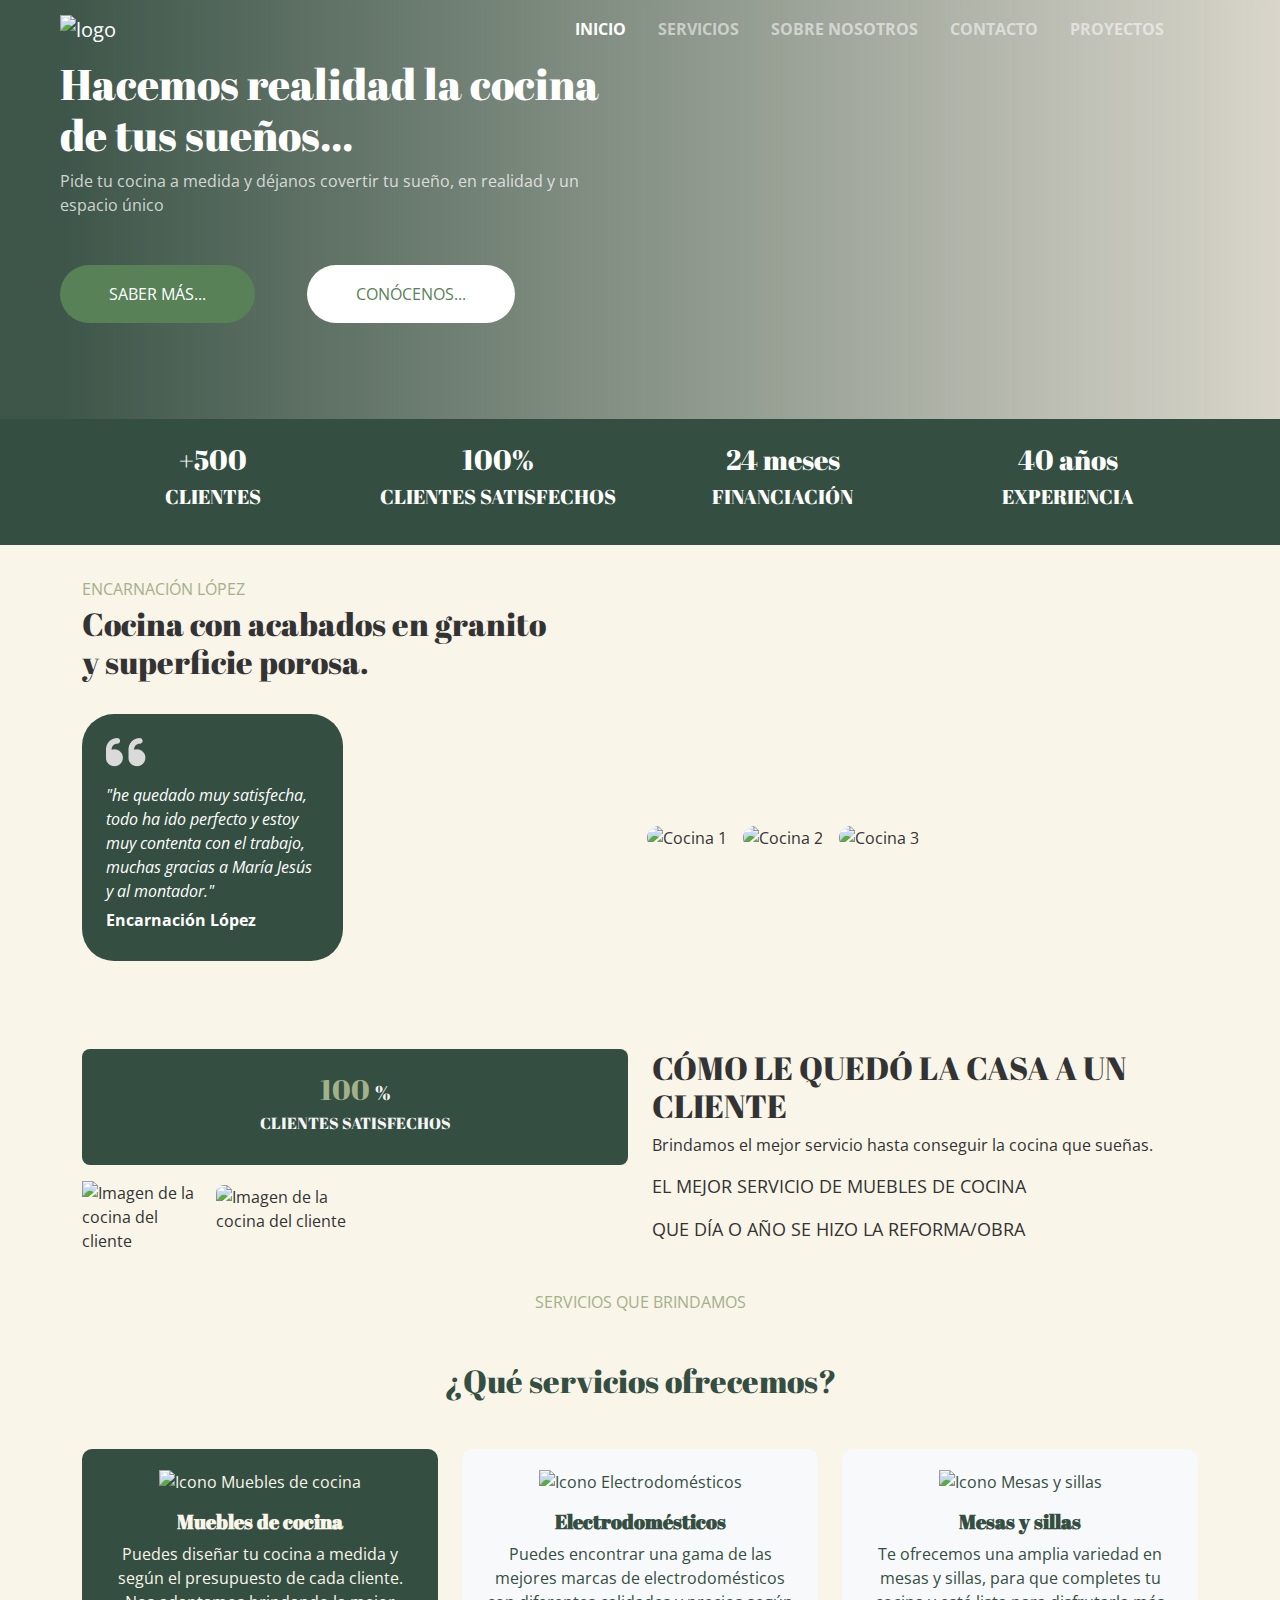
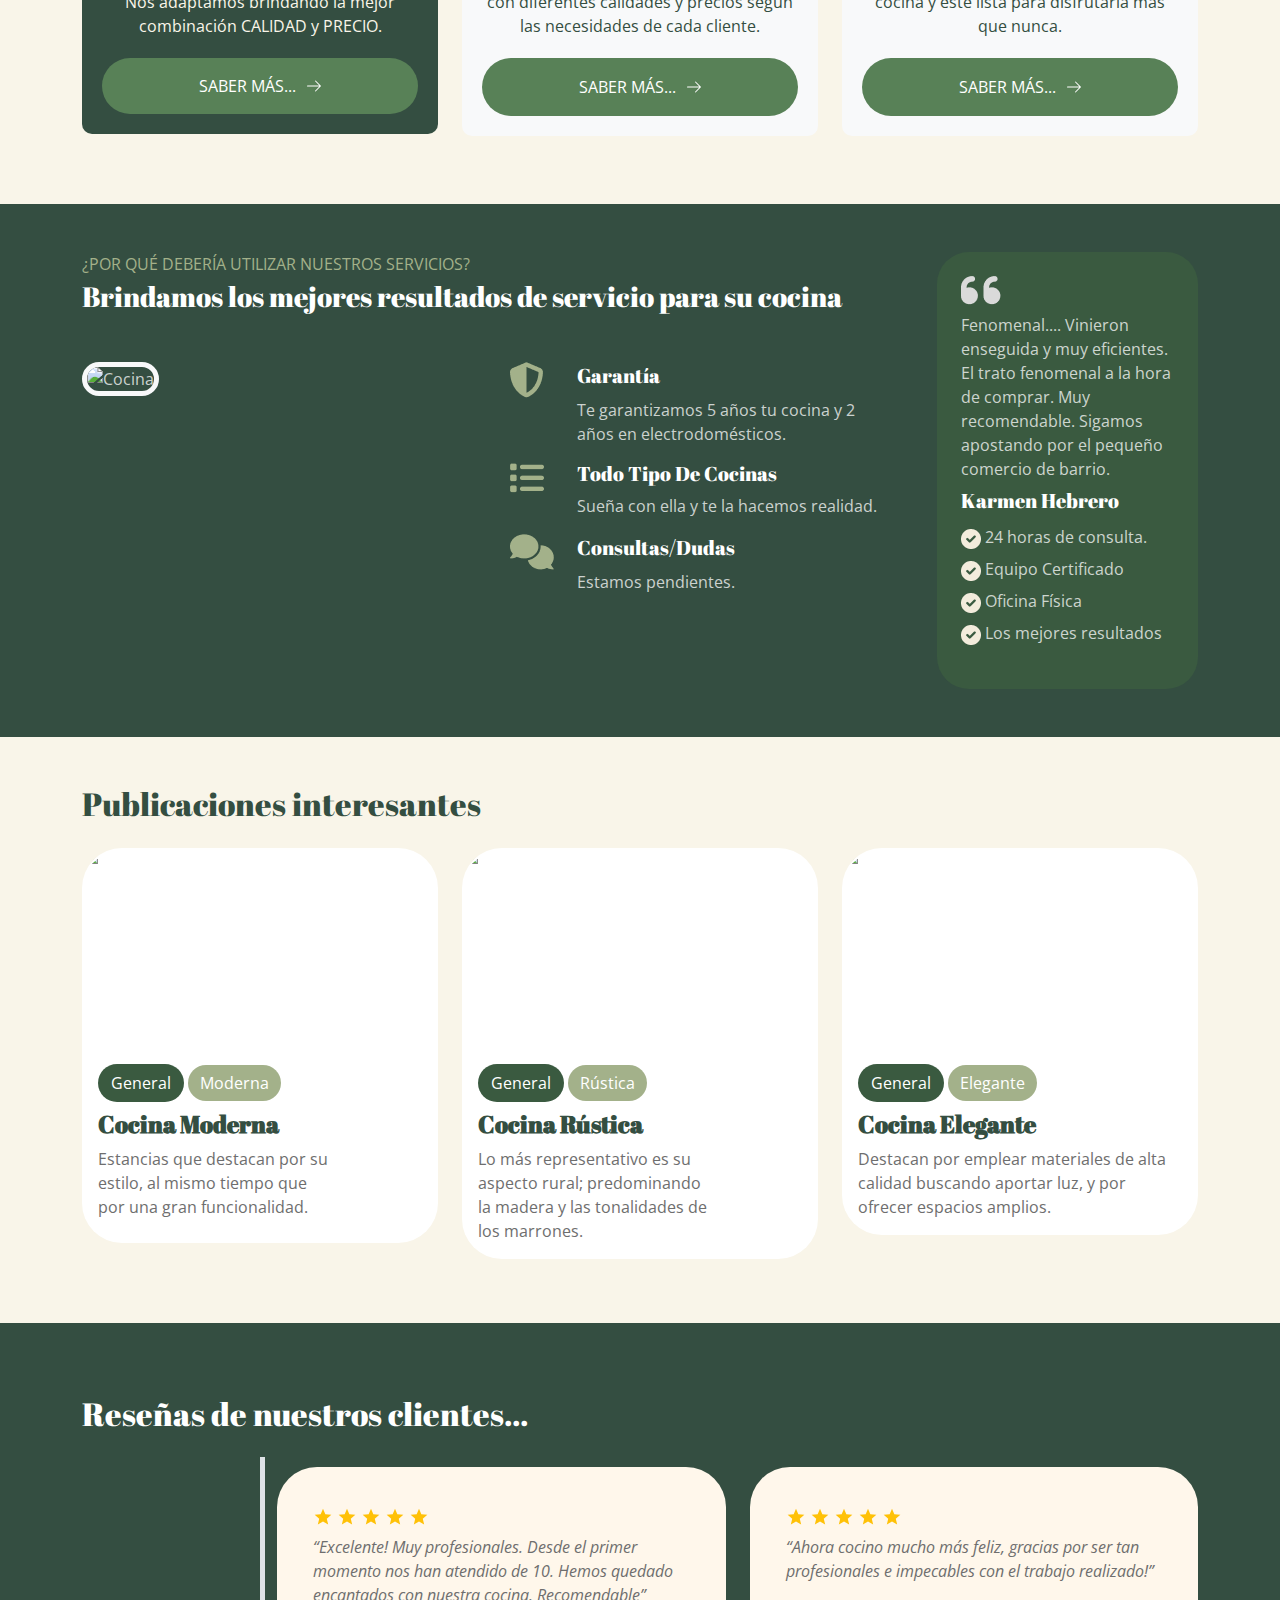
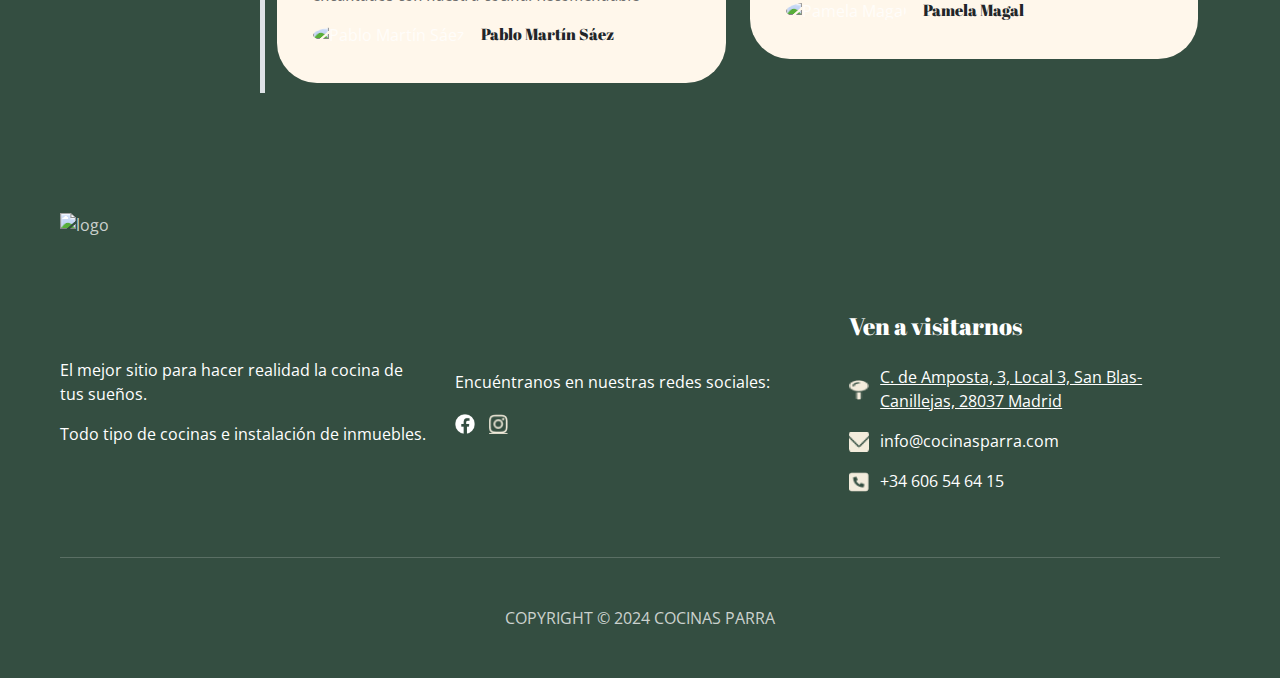
==== commit c0f91083: "Finished reviews Home" ====
--- a/index.html
+++ b/index.html
@@ -265,7 +265,8 @@
                     <div class="col-2"><img src="./img/INICIO/TodoTipoDeCocinas.png" alt="Todo Tipo De Cocinas"></div>
                     <div class="col-10"><h5 class="text-white">Todo Tipo De Cocinas</h5></div>
                   </div>
-                  <div class="row d-flex justify-content-end">
+                  <div class="row d-flex">
+                    <div class="col-2"></div>
                     <div class="col-10"><p>Sueña con ella y te la hacemos realidad.</p></div>
                   </div>
                 </div>
@@ -356,79 +357,86 @@
       <div class="container my-5">
         <h2 class="mb-4 text-white">Reseñas de nuestros clientes...</h2>
         <div class="row">
-          <div class="col-md-6">
-            <div class="card review-card">
-              <div class="card-body">
-                <div class="review-rating mb-2">
-                  <svg viewBox="0 0 24 24">
-                    <path
-                      d="M12 17.27L18.18 21l-1.64-7.03L22 9.24l-7.19-.61L12 2 9.19 8.63 2 9.24l5.46 4.73L5.82 21z" />
-                  </svg>
-                  <svg viewBox="0 0 24 24">
-                    <path
-                      d="M12 17.27L18.18 21l-1.64-7.03L22 9.24l-7.19-.61L12 2 9.19 8.63 2 9.24l5.46 4.73L5.82 21z" />
-                  </svg>
-                  <svg viewBox="0 0 24 24">
-                    <path
-                      d="M12 17.27L18.18 21l-1.64-7.03L22 9.24l-7.19-.61L12 2 9.19 8.63 2 9.24l5.46 4.73L5.82 21z" />
-                  </svg>
-                  <svg viewBox="0 0 24 24">
-                    <path
-                      d="M12 17.27L18.18 21l-1.64-7.03L22 9.24l-7.19-.61L12 2 9.19 8.63 2 9.24l5.46 4.73L5.82 21z" />
-                  </svg>
-                  <svg viewBox="0 0 24 24">
-                    <path
-                      d="M12 17.27L18.18 21l-1.64-7.03L22 9.24l-7.19-.61L12 2 9.19 8.63 2 9.24l5.46 4.73L5.82 21z" />
-                  </svg>
-                </div>
-                <p class="card-text">“Excelente! Muy profesionales. Desde el primer momento nos han atendido de 10.
-                  Hemos
-                  quedado encantados con nuestra cocina. Recomendable”</p>
-                <div class="d-flex align-items-center">
-                  <img src="./img/INICIO/PABLO MARTIN SAEZ.png" alt="Pablo Martín Sáez">
-                  <div class="ms-3">
-                    <strong class="card-text">Pablo Martín Sáez</strong>
-                  </div>
-                </div>
-              </div>
-            </div>
-          </div>
-          <div class="col-md-6">
-            <div class="card review-card">
-              <div class="card-body">
-                <div class="review-rating mb-2">
-                  <svg viewBox="0 0 24 24">
-                    <path
-                      d="M12 17.27L18.18 21l-1.64-7.03L22 9.24l-7.19-.61L12 2 9.19 8.63 2 9.24l5.46 4.73L5.82 21z" />
-                  </svg>
-                  <svg viewBox="0 0 24 24">
-                    <path
-                      d="M12 17.27L18.18 21l-1.64-7.03L22 9.24l-7.19-.61L12 2 9.19 8.63 2 9.24l5.46 4.73L5.82 21z" />
-                  </svg>
-                  <svg viewBox="0 0 24 24">
-                    <path
-                      d="M12 17.27L18.18 21l-1.64-7.03L22 9.24l-7.19-.61L12 2 9.19 8.63 2 9.24l5.46 4.73L5.82 21z" />
-                  </svg>
-                  <svg viewBox="0 0 24 24">
-                    <path
-                      d="M12 17.27L18.18 21l-1.64-7.03L22 9.24l-7.19-.61L12 2 9.19 8.63 2 9.24l5.46 4.73L5.82 21z" />
-                  </svg>
-                  <svg viewBox="0 0 24 24">
-                    <path
-                      d="M12 17.27L18.18 21l-1.64-7.03L22 9.24l-7.19-.61L12 2 9.19 8.63 2 9.24l5.46 4.73L5.82 21z" />
-                  </svg>
-                </div>
-                <p class="card-text">“Ahora cocino mucho más feliz, gracias por ser tan profesionales e impecables con
-                  el
-                  trabajo realizado!”</p>
-                <div class="d-flex align-items-center">
-                  <img src="./img/INICIO/PAMELA MAGAL.png" alt="Pamela Magal">
-                  <div class="ms-3">
-                    <strong class="card-text">Pamela Magal</strong>
-                  </div>
-                </div>
-              </div>
-            </div>
+          <div class="col-12 col-md-2 imagen-resena-1">
+          </div>
+          <div class="col-12 col-md-10 imagen-resena-2 border-start border-5">
+            <div class="row">
+              <div class="col-12 col-md-6">
+                <div class="card review-card">
+                  <div class="card-body">
+                    <div class="review-rating mb-2">
+                      <svg viewBox="0 0 24 24">
+                        <path
+                          d="M12 17.27L18.18 21l-1.64-7.03L22 9.24l-7.19-.61L12 2 9.19 8.63 2 9.24l5.46 4.73L5.82 21z" />
+                      </svg>
+                      <svg viewBox="0 0 24 24">
+                        <path
+                          d="M12 17.27L18.18 21l-1.64-7.03L22 9.24l-7.19-.61L12 2 9.19 8.63 2 9.24l5.46 4.73L5.82 21z" />
+                      </svg>
+                      <svg viewBox="0 0 24 24">
+                        <path
+                          d="M12 17.27L18.18 21l-1.64-7.03L22 9.24l-7.19-.61L12 2 9.19 8.63 2 9.24l5.46 4.73L5.82 21z" />
+                      </svg>
+                      <svg viewBox="0 0 24 24">
+                        <path
+                          d="M12 17.27L18.18 21l-1.64-7.03L22 9.24l-7.19-.61L12 2 9.19 8.63 2 9.24l5.46 4.73L5.82 21z" />
+                      </svg>
+                      <svg viewBox="0 0 24 24">
+                        <path
+                          d="M12 17.27L18.18 21l-1.64-7.03L22 9.24l-7.19-.61L12 2 9.19 8.63 2 9.24l5.46 4.73L5.82 21z" />
+                      </svg>
+                    </div>
+                    <p class="card-text fst-italic">“Excelente! Muy profesionales. Desde el primer momento nos han atendido de 10.
+                      Hemos
+                      quedado encantados con nuestra cocina. Recomendable”</p>
+                    <div class="d-flex align-items-center">
+                      <img src="./img/INICIO/PABLO MARTIN SAEZ.png" alt="Pablo Martín Sáez">
+                      <div class="ms-3">
+                        <h6 class="card-text text-dark">Pablo Martín Sáez</strong>
+                      </div>
+                    </div>
+                  </div>
+                </div>
+              </div>
+              <div class="col-12 col-md-6">
+                <div class="card review-card">
+                  <div class="card-body">
+                    <div class="review-rating mb-2">
+                      <svg viewBox="0 0 24 24">
+                        <path
+                          d="M12 17.27L18.18 21l-1.64-7.03L22 9.24l-7.19-.61L12 2 9.19 8.63 2 9.24l5.46 4.73L5.82 21z" />
+                      </svg>
+                      <svg viewBox="0 0 24 24">
+                        <path
+                          d="M12 17.27L18.18 21l-1.64-7.03L22 9.24l-7.19-.61L12 2 9.19 8.63 2 9.24l5.46 4.73L5.82 21z" />
+                      </svg>
+                      <svg viewBox="0 0 24 24">
+                        <path
+                          d="M12 17.27L18.18 21l-1.64-7.03L22 9.24l-7.19-.61L12 2 9.19 8.63 2 9.24l5.46 4.73L5.82 21z" />
+                      </svg>
+                      <svg viewBox="0 0 24 24">
+                        <path
+                          d="M12 17.27L18.18 21l-1.64-7.03L22 9.24l-7.19-.61L12 2 9.19 8.63 2 9.24l5.46 4.73L5.82 21z" />
+                      </svg>
+                      <svg viewBox="0 0 24 24">
+                        <path
+                          d="M12 17.27L18.18 21l-1.64-7.03L22 9.24l-7.19-.61L12 2 9.19 8.63 2 9.24l5.46 4.73L5.82 21z" />
+                      </svg>
+                    </div>
+                    <p class="card-text fst-italic">“Ahora cocino mucho más feliz, gracias por ser tan profesionales e impecables con
+                      el
+                      trabajo realizado!”</p>
+                    <div class="d-flex align-items-center">
+                      <img src="./img/INICIO/PAMELA MAGAL.png" alt="Pamela Magal">
+                      <div class="ms-3">
+                        <h6 class="card-text text-dark">Pamela Magal</h6>
+                      </div>
+                    </div>
+                  </div>
+                </div>
+              </div>
+            </div>
+            
           </div>
         </div>
       </div>
--- a/css/styles.css
+++ b/css/styles.css
@@ -599,4 +599,16 @@
 
 .btn-dark{
     border: 0;
+}
+
+.imagen-resena-1{
+    background: url("../img/INICIO/IMG-20240205-WA0014\ \(3\).jpg");
+    background-position: center;
+    background-size: cover;
+}
+
+.imagen-resena-2{
+    background: url("../img/INICIO/casa-lujosa-estilo-clasico-moderno-cocina-armarios-negros-1614082910.jpg");
+    background-position: center;
+    background-size: cover;
 }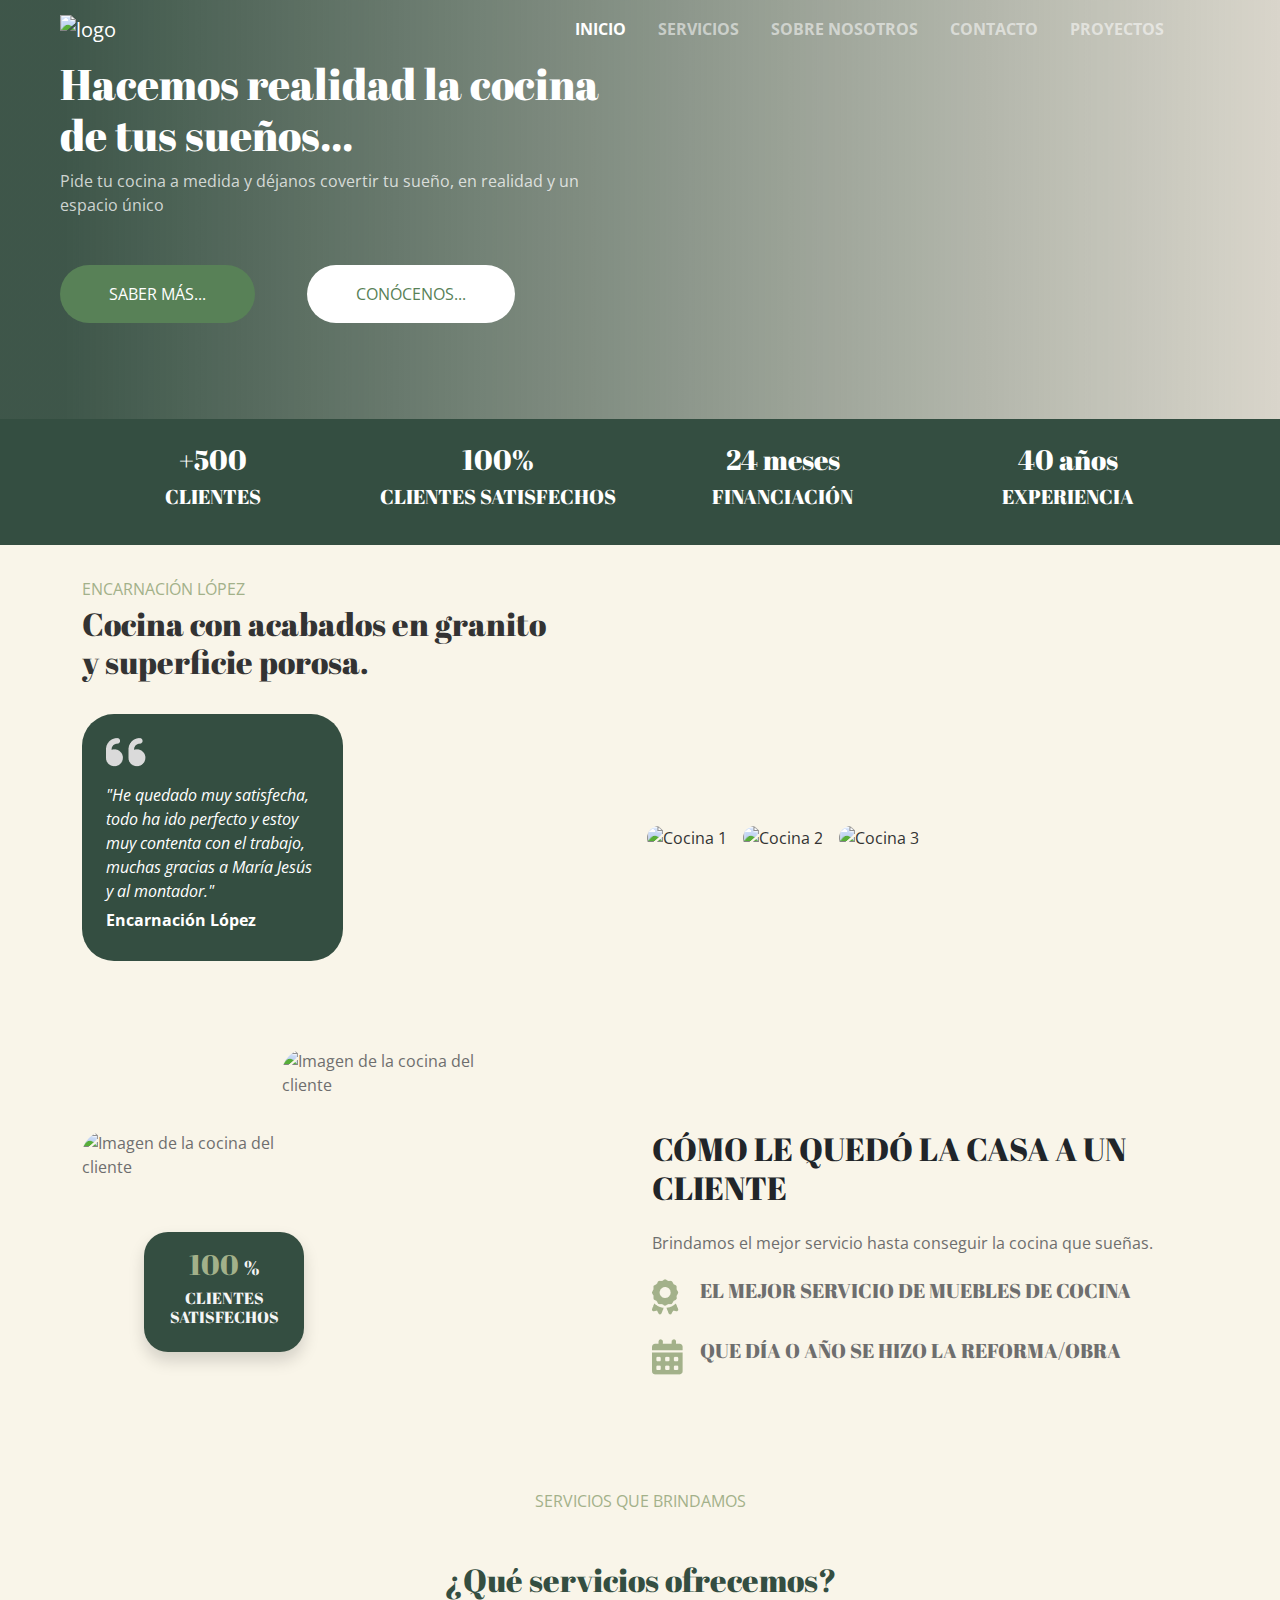
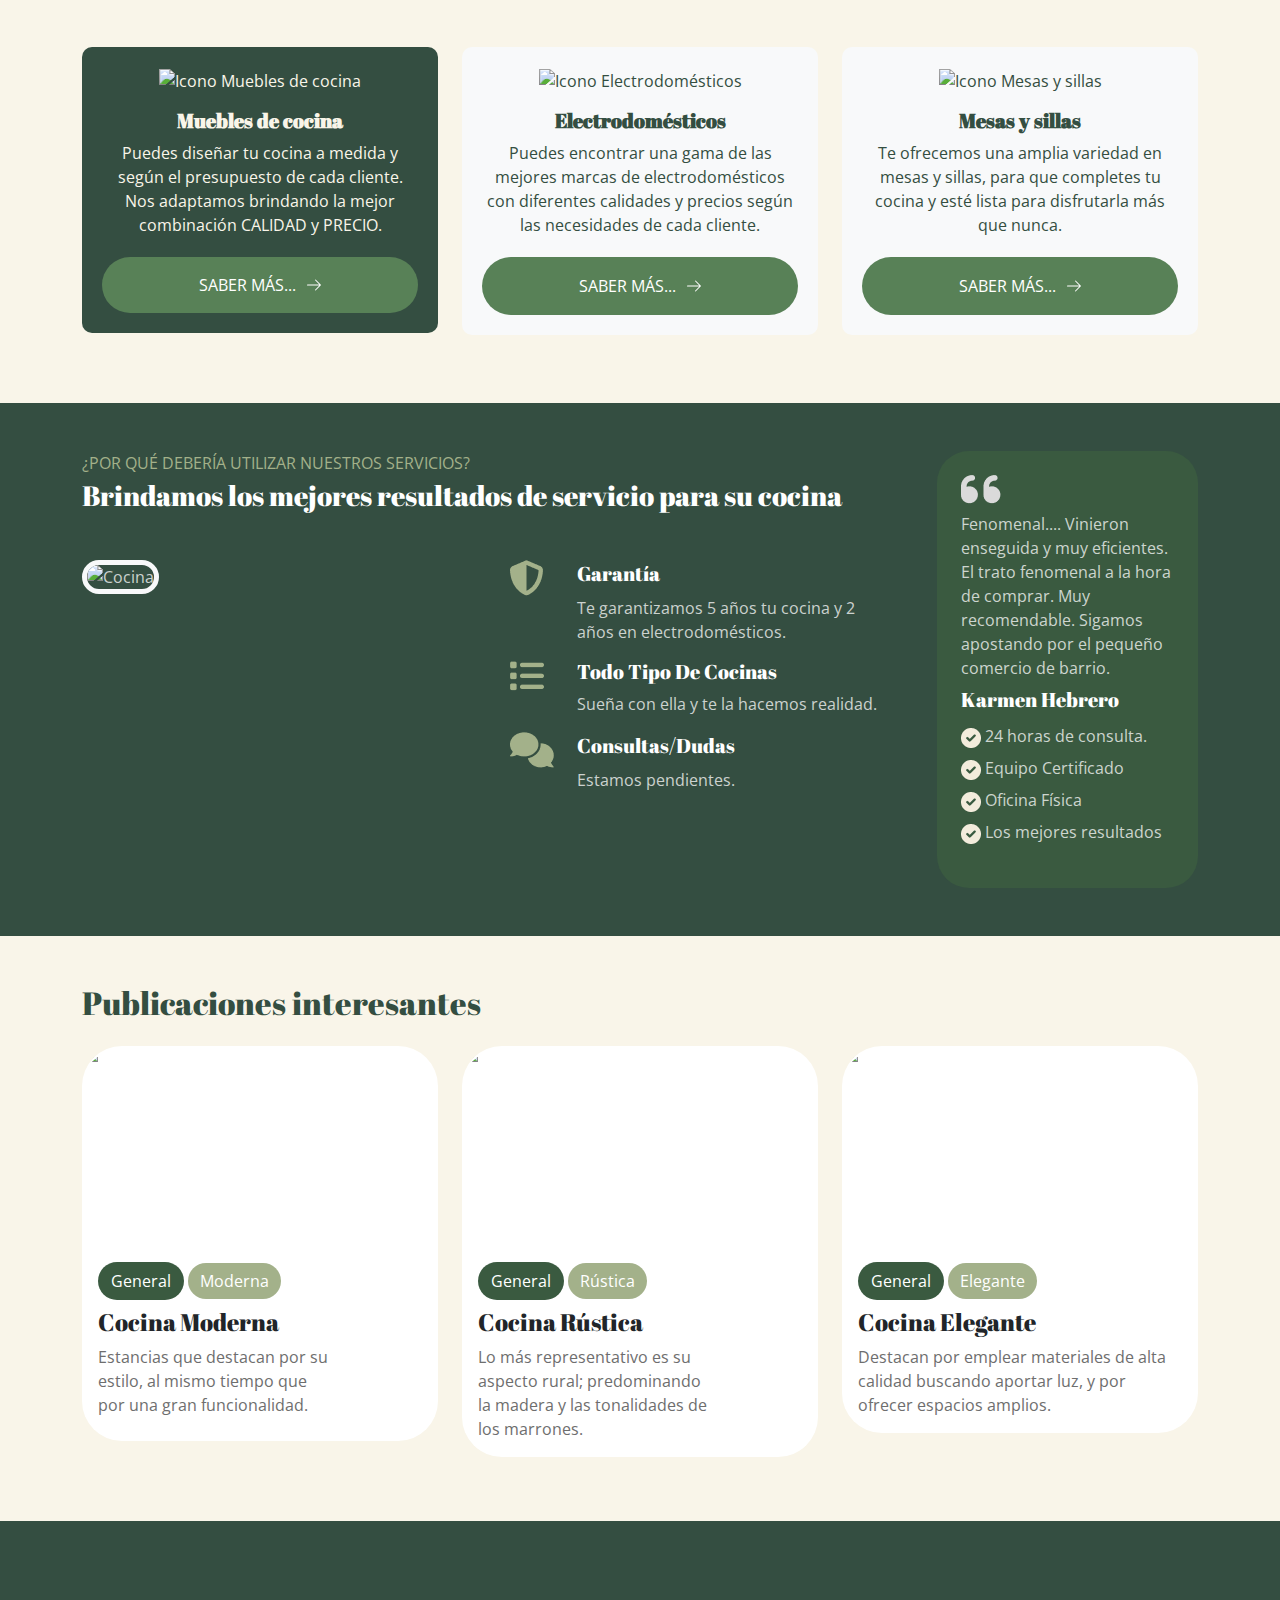
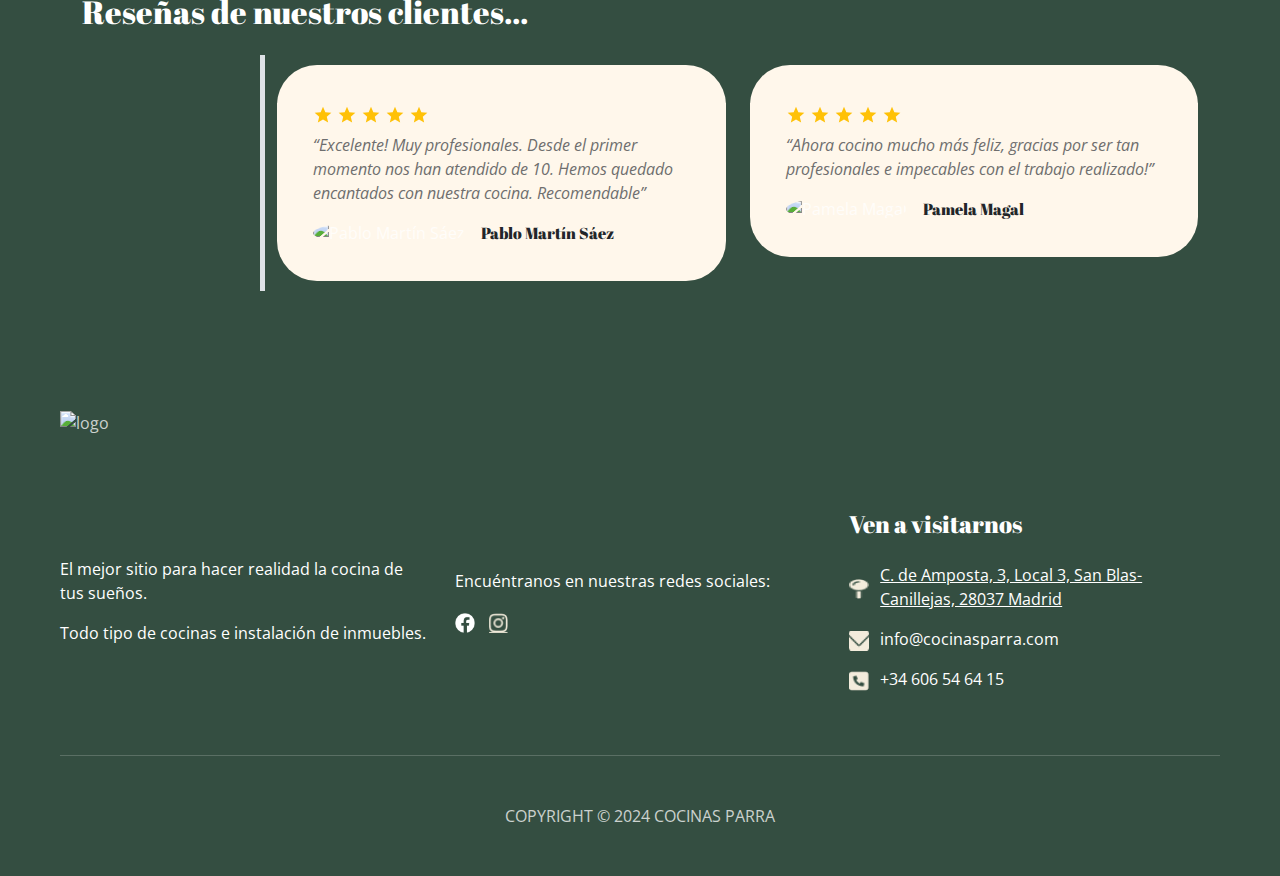
==== commit eb561856: "Home v2.0 Finished" ====
--- a/index.html
+++ b/index.html
@@ -115,7 +115,7 @@
               <div class="row">
                 <div class="col-12 d-flex justify-content-start pb-3"><img src="./img/INICIO/quote-left.png"></div>
               </div>
-              <p class="fst-italic text-white">"he quedado muy satisfecha, todo ha ido perfecto y estoy muy contenta con el
+              <p class="fst-italic text-white">"He quedado muy satisfecha, todo ha ido perfecto y estoy muy contenta con el
                 trabajo,
                 muchas gracias a María Jesús y al montador."</p>
               <p class="fw-bold text-white">Encarnación López</p>
@@ -137,30 +137,32 @@
         </div>
       </div>
     </section>
-
     <section>
       <div class="client-section">
         <div class="container">
           <div class="row">
-            <div class="col-12 col-lg-6">
-              <div class="satisfaction mb-3">
-                <div>
-                  <h3 class="d-block text-center"><span class="light-green">100 </span><span class="fs-5">%</span></h3>
-                  <h6 class="d-block text-center">CLIENTES SATISFECHOS</h6>
-                </div>
-              </div>
-              <div class="d-flex justify-content-between align-items-center col-6">
-                <img src="./img/INICIO/1714113853307.jpg" alt="Imagen de la cocina del cliente" class="img-fluid">
-                <img src="./img/INICIO/1714113853268.jpg" alt="Imagen de la cocina del cliente" class="client-img ms-2">
-              </div>
-            </div>
-            <div class="col-12 col-lg-6">
+            <div class="col-12 col-lg-6 position-relative">
+              <div class="satisfaction position-absolute translate-middle p-3 shadow">
+                <h3 class="text-center"><span class="light-green">100 </span><span class="fs-5">%</span></h3>
+                <h6 class="text-center">CLIENTES SATISFECHOS</h6>
+              </div>
+              <div class="d-flex align-items-center">
+                <img src="./img/INICIO/1714113853307.jpg" alt="Imagen de la cocina del cliente" class="img1-ClientesSatisfechos">
+                <img src="./img/INICIO/1714113853268.jpg" alt="Imagen de la cocina del cliente"
+                  class="img2-ClientesSatisfechos ms-2 mb-5">
+              </div>
+            </div>
+            <div class="col-12 col-lg-6 d-flex align-items-center">
               <div>
-                <h2>CÓMO LE QUEDÓ LA CASA A UN CLIENTE</h2>
-                <p>Brindamos el mejor servicio hasta conseguir la cocina que sueñas.</p>
-                <div class="client-icons">
-                  <p>EL MEJOR SERVICIO DE MUEBLES DE COCINA</p>
-                  <p>QUE DÍA O AÑO SE HIZO LA REFORMA/OBRA</p>
+                <h2 class="text-dark mb-4">CÓMO LE QUEDÓ LA CASA A UN CLIENTE</h2>
+                <p class="mb-4">Brindamos el mejor servicio hasta conseguir la cocina que sueñas.</p>
+                <div class="row mb-4">
+                  <div class="col-1"><img src="./img/INICIO/award.png"></div>
+                  <div class="col-11"><h5>EL MEJOR SERVICIO DE MUEBLES DE COCINA</h5></div>
+                </div>
+                <div class="row">
+                  <div class="col-1"><img src="./img/INICIO/calendar-days.png"></div>
+                  <div class="col-11"><h5>QUE DÍA O AÑO SE HIZO LA REFORMA/OBRA</h5></div>
                 </div>
               </div>
             </div>
@@ -317,7 +319,7 @@
               <div class="card-body">
                 <button type="button" class="btn rounded-pill boton-general text-white">General</button>
                 <button type="button" class="btn rounded-pill boton-alternativo btn-dark">Moderna</button>
-                <h5 class="card-title mt-2">Cocina Moderna</h5>
+                <h5 class="card-title text-dark mt-2">Cocina Moderna</h5>
                 <div class="row"><div class="col-12 col-md-9"><p class="card-text pb-2">Estancias que destacan por su estilo, al mismo tiempo que por una gran
                   funcionalidad.</p></div></div>
               </div>
@@ -329,7 +331,7 @@
               <div class="card-body">
                 <button type="button" class="btn rounded-pill boton-general text-white">General</button>
                 <button type="button" class="btn rounded-pill boton-alternativo btn-dark">Rústica</button>
-                <h5 class="card-title mt-2">Cocina Rústica</h5>
+                <h5 class="card-title text-dark mt-2">Cocina Rústica</h5>
                 <div class="row">
                   <div class="col-md-9 col-12"><p class="card-text">Lo más representativo es su aspecto rural; predominando la madera y las tonalidades
                     de los marrones.</p></div>
@@ -343,7 +345,7 @@
               <div class="card-body">
                 <button type="button" class="btn rounded-pill boton-general text-white">General</button>
                 <button type="button" class="btn rounded-pill boton-alternativo btn-dark">Elegante</button>
-                <h5 class="card-title mt-2">Cocina Elegante</h5>
+                <h5 class="card-title text-dark mt-2">Cocina Elegante</h5>
                 <p class="card-text">Destacan por emplear materiales de alta calidad buscando aportar luz, y por ofrecer
                   espacios amplios.</p>
               </div>
--- a/css/styles.css
+++ b/css/styles.css
@@ -111,7 +111,7 @@
 /* Estilos para la sección de clientes */
 .client-section {
     background-color: #f9f5e9;
-    color: #333;
+    color: #6E6E6E;
     padding: 2rem 0;
 }
 
@@ -120,12 +120,12 @@
     background-color: #344E41;
     color: #f5f5f5;
     padding: 1.5rem;
-    border-radius: 0.5rem;
-    display: flex;
-    align-items: center;
-    justify-content: center;
+    border-radius: 1.5rem;
     font-size: 1.25rem;
     margin-bottom: 2rem;
+    top: 27vh;
+    right: 20vw;
+    width: 10rem;
 }
 
 /* Estilos para imágenes de clientes */
@@ -278,8 +278,6 @@
 /* Estilos para el título de las tarjetas */
 .card-title {
     font-size: 1.5rem;
-    color: #344E41;
-    font-weight: bold;
 }
 
 .card-img-top{
@@ -327,7 +325,7 @@
 /* Servicios */
 
 .servicios-page {
-    background-color: #f7f4eb;
+    background-color: #f9f5e9;
 }
 
 .page-services-section-title {
@@ -611,4 +609,35 @@
     background: url("../img/INICIO/casa-lujosa-estilo-clasico-moderno-cocina-armarios-negros-1614082910.jpg");
     background-position: center;
     background-size: cover;
+}
+
+.img1-ClientesSatisfechos{
+    width: 15vw;
+    height: 27vh;
+    object-fit: cover;
+    border-radius: 1.5rem 0 0 1.5rem;
+}
+
+.img2-ClientesSatisfechos{
+    width: 16vw;
+    height: 40vh;
+    object-fit: cover;
+    border-radius: 1.5rem;
+
+}
+
+@media (max-width:768px) {
+    .img1-ClientesSatisfechos{
+        width:45vw;
+    }
+    .img2-ClientesSatisfechos{
+        width:45vw;
+    }
+}
+
+.imagenCocina {
+    background-image: url('../img/CONTACTO/kitchen-1336160_1920.jpg');
+    background-size: cover;
+    background-position: center;
+    height: 200px;
 }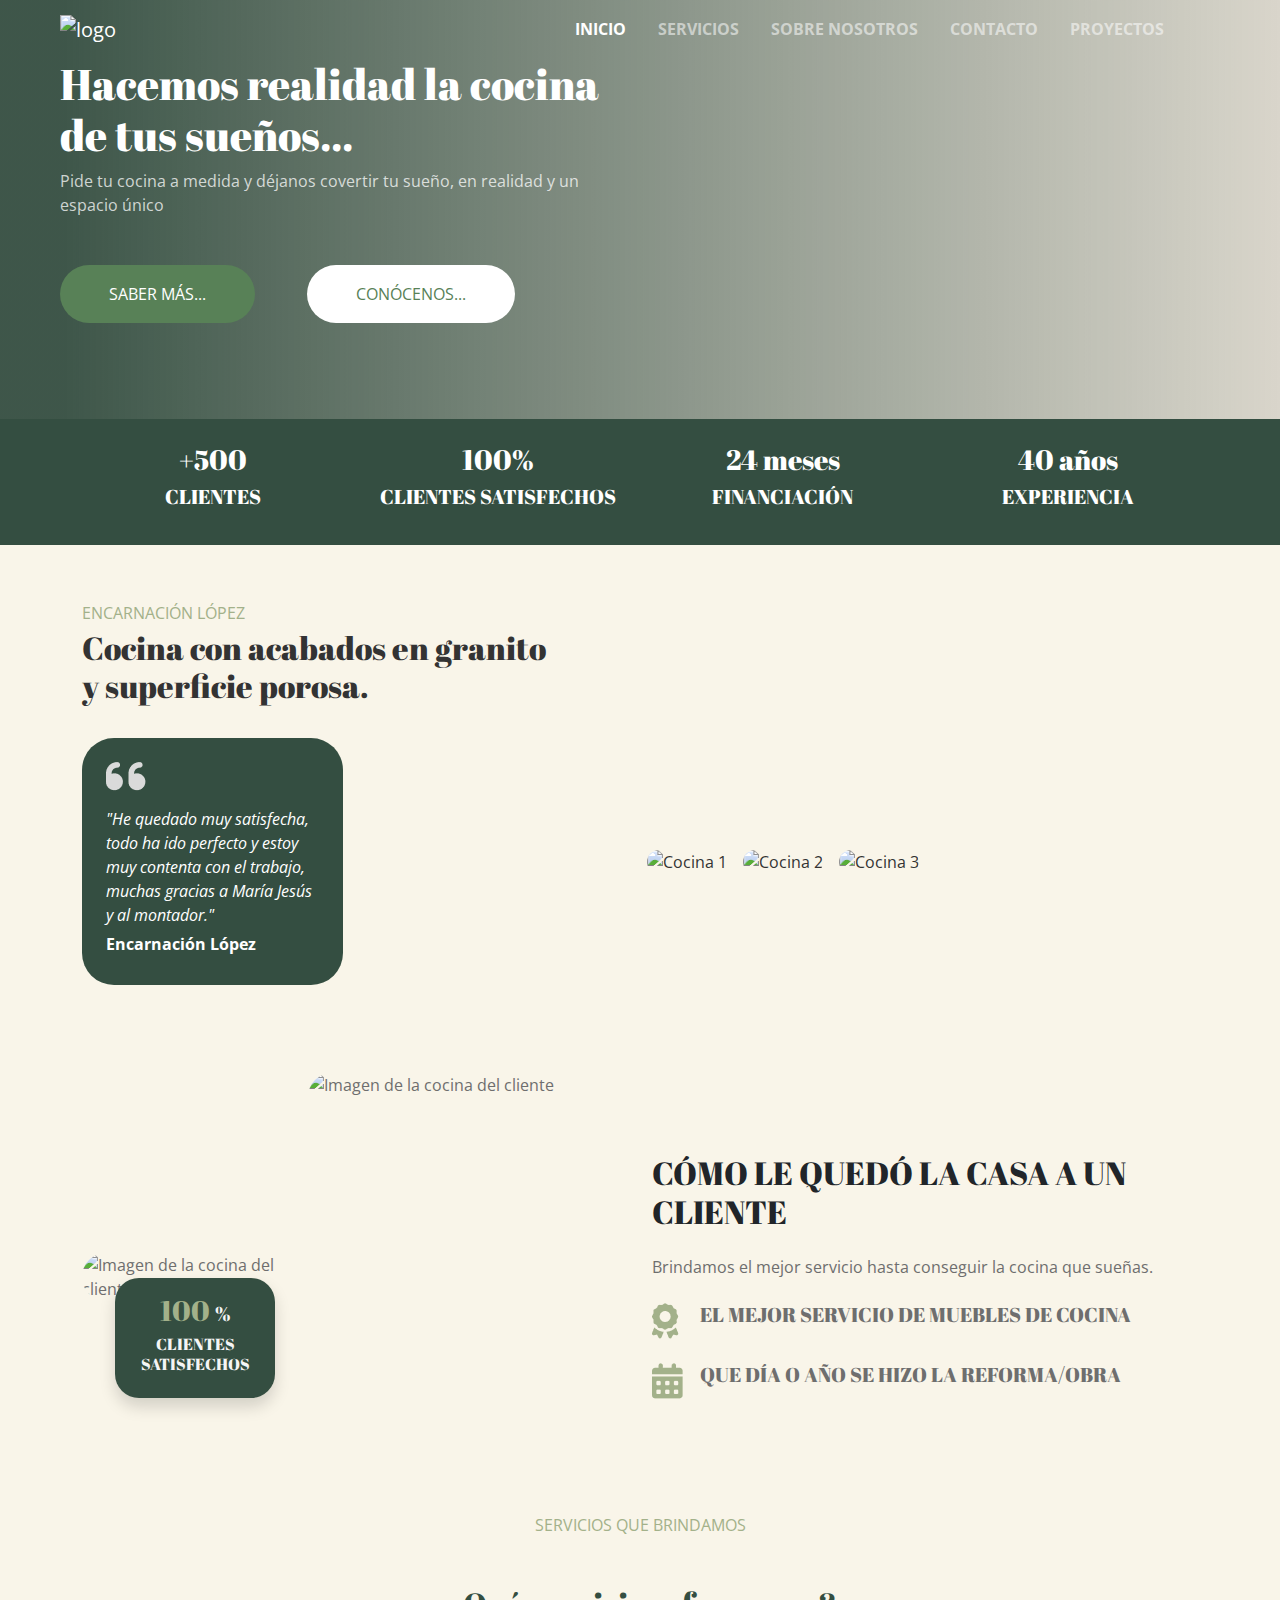
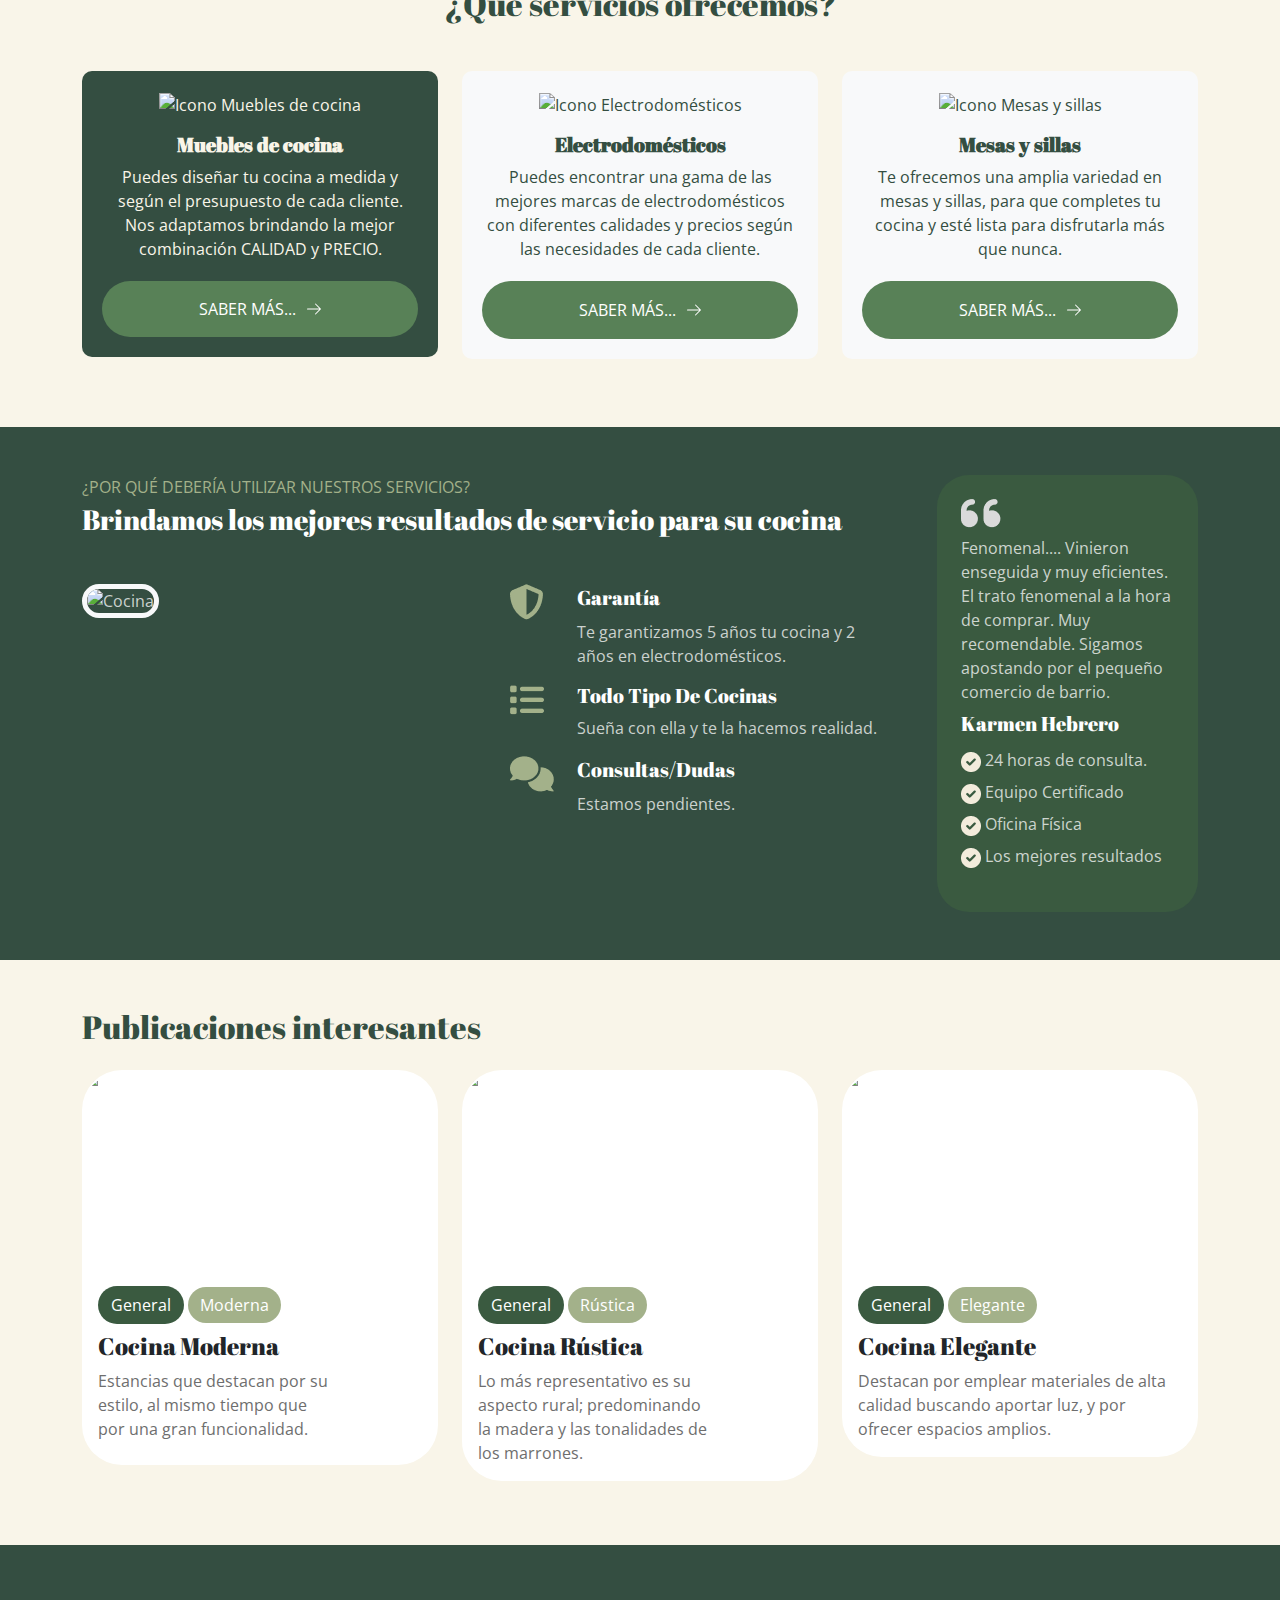
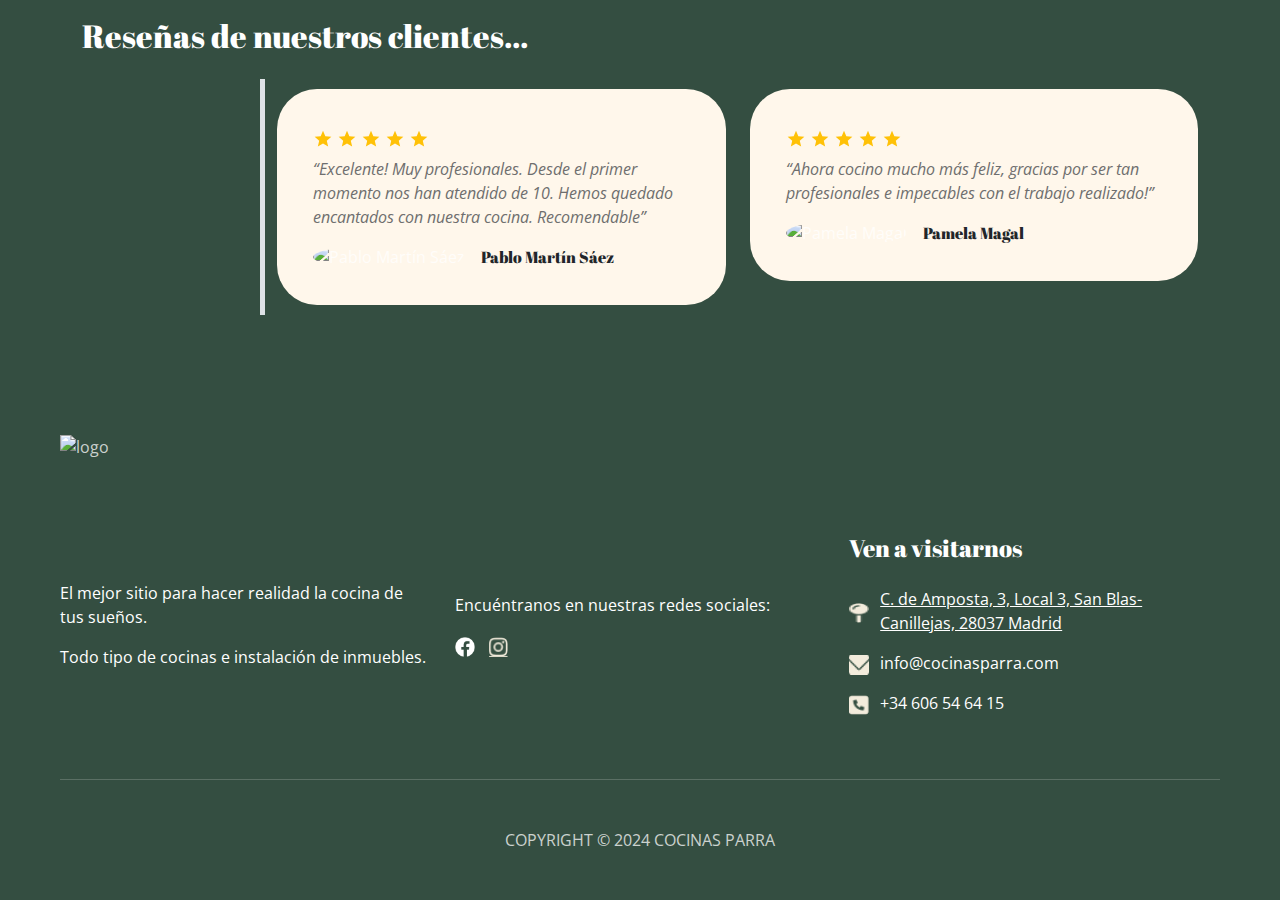
==== commit 1d0516c3: "Finish styling for the form and update project page styles" ====
--- a/index.html
+++ b/index.html
@@ -101,12 +101,14 @@
       </div>
     </section>
 
-    <section class="testimonial-section">
+    <section class="testimonial-section mt-4">
       <div class="container">
         <div class="row">
           <div class="col-12 mb-4">
             <p class="mb-1 light-green">ENCARNACIÓN LÓPEZ</p>
-            <div class="col-12 col-md-5"><h2>Cocina con acabados en granito y superficie porosa.</h2></div>
+            <div class="col-12 col-md-5">
+              <h2>Cocina con acabados en granito y superficie porosa.</h2>
+            </div>
           </div>
         </div>
         <div class="row mb-4">
@@ -115,7 +117,8 @@
               <div class="row">
                 <div class="col-12 d-flex justify-content-start pb-3"><img src="./img/INICIO/quote-left.png"></div>
               </div>
-              <p class="fst-italic text-white">"He quedado muy satisfecha, todo ha ido perfecto y estoy muy contenta con el
+              <p class="fst-italic text-white">"He quedado muy satisfecha, todo ha ido perfecto y estoy muy contenta con
+                el
                 trabajo,
                 muchas gracias a María Jesús y al montador."</p>
               <p class="fw-bold text-white">Encarnación López</p>
@@ -147,7 +150,8 @@
                 <h6 class="text-center">CLIENTES SATISFECHOS</h6>
               </div>
               <div class="d-flex align-items-center">
-                <img src="./img/INICIO/1714113853307.jpg" alt="Imagen de la cocina del cliente" class="img1-ClientesSatisfechos">
+                <img src="./img/INICIO/1714113853307.jpg" alt="Imagen de la cocina del cliente"
+                  class="img1-ClientesSatisfechos">
                 <img src="./img/INICIO/1714113853268.jpg" alt="Imagen de la cocina del cliente"
                   class="img2-ClientesSatisfechos ms-2 mb-5">
               </div>
@@ -158,11 +162,15 @@
                 <p class="mb-4">Brindamos el mejor servicio hasta conseguir la cocina que sueñas.</p>
                 <div class="row mb-4">
                   <div class="col-1"><img src="./img/INICIO/award.png"></div>
-                  <div class="col-11"><h5>EL MEJOR SERVICIO DE MUEBLES DE COCINA</h5></div>
+                  <div class="col-11">
+                    <h5>EL MEJOR SERVICIO DE MUEBLES DE COCINA</h5>
+                  </div>
                 </div>
                 <div class="row">
                   <div class="col-1"><img src="./img/INICIO/calendar-days.png"></div>
-                  <div class="col-11"><h5>QUE DÍA O AÑO SE HIZO LA REFORMA/OBRA</h5></div>
+                  <div class="col-11">
+                    <h5>QUE DÍA O AÑO SE HIZO LA REFORMA/OBRA</h5>
+                  </div>
                 </div>
               </div>
             </div>
@@ -250,35 +258,48 @@
             <h3 class="mb-5 text-white">Brindamos los mejores resultados de servicio para su cocina</h3>
             <div class="row">
               <div class="col-12 col-lg-6 mb-5">
-                <img src="./img/INICIO/1714113853127.jpg" alt="Cocina" class="img-fluid border border-5 border-light imagen-borde">
+                <img src="./img/INICIO/1714113853127.jpg" alt="Cocina"
+                  class="img-fluid border border-5 border-light imagen-borde">
               </div>
               <div class="col-12 col-lg-6">
                 <div class="row">
                   <div class="row d-flex align-items-center">
                     <div class="col-2"><img src="./img/INICIO/Garantia.png" alt="Garantia"></div>
-                    <div class="col-10"><h5 class="text-white">Garantía</h5></div>
+                    <div class="col-10">
+                      <h5 class="text-white">Garantía</h5>
+                    </div>
                   </div>
                   <div class="row d-flex justify-content-end">
-                    <div class="col-10"><p>Te garantizamos 5 años tu cocina y 2 años en electrodomésticos.</p></div>
+                    <div class="col-10">
+                      <p>Te garantizamos 5 años tu cocina y 2 años en electrodomésticos.</p>
+                    </div>
                   </div>
                 </div>
                 <div class="row">
                   <div class="row d-flex align-items-center">
                     <div class="col-2"><img src="./img/INICIO/TodoTipoDeCocinas.png" alt="Todo Tipo De Cocinas"></div>
-                    <div class="col-10"><h5 class="text-white">Todo Tipo De Cocinas</h5></div>
+                    <div class="col-10">
+                      <h5 class="text-white">Todo Tipo De Cocinas</h5>
+                    </div>
                   </div>
                   <div class="row d-flex">
                     <div class="col-2"></div>
-                    <div class="col-10"><p>Sueña con ella y te la hacemos realidad.</p></div>
+                    <div class="col-10">
+                      <p>Sueña con ella y te la hacemos realidad.</p>
+                    </div>
                   </div>
                 </div>
                 <div class="row">
                   <div class="row d-flex align-items-center">
                     <div class="col-2"><img src="./img/INICIO/Consultas.png" alt="Consultas/Dudas"></div>
-                    <div class="col-10"><h5 class="text-white">Consultas/Dudas</h5></div>
+                    <div class="col-10">
+                      <h5 class="text-white">Consultas/Dudas</h5>
+                    </div>
                   </div>
                   <div class="row d-flex justify-content-end">
-                    <div class="col-10"><p>Estamos pendientes.</p></div>
+                    <div class="col-10">
+                      <p>Estamos pendientes.</p>
+                    </div>
                   </div>
                 </div>
               </div>
@@ -287,9 +308,9 @@
           <div class="col-12 col-lg-3">
             <div class="testimonial p-4">
               <img src="./img/INICIO/quote-left.png" class="mb-2">
-                <p>Fenomenal.... Vinieron enseguida y muy eficientes. El trato fenomenal a la hora de comprar. Muy
-                  recomendable. Sigamos apostando por el pequeño comercio de barrio.</p>
-                <div class="mt-2">
+              <p>Fenomenal.... Vinieron enseguida y muy eficientes. El trato fenomenal a la hora de comprar. Muy
+                recomendable. Sigamos apostando por el pequeño comercio de barrio.</p>
+              <div class="mt-2">
                 <h5 class="text-white">Karmen Hebrero</h5>
                 <ul class="list-unstyled mt-2">
                   <li class="py-1"><img src="./img/INICIO/check-circle.png"> 24 horas de consulta.</li>
@@ -301,18 +322,18 @@
             </div>
           </div>
           <div class="row">
-            
+
           </div>
         </div>
       </div>
     </section>
 
     <section>
-      
+
       <div class="container my-5">
         <h2 class="mb-4 title-cards-section">Publicaciones interesantes</h2>
         <div class="row">
-          
+
           <div class="col-md-4 mb-3">
             <div class="card">
               <img src="./img/INICIO/muebles-cocina-parra.268.jpg" class="card-img-top" alt="Cocina Moderna">
@@ -320,8 +341,12 @@
                 <button type="button" class="btn rounded-pill boton-general text-white">General</button>
                 <button type="button" class="btn rounded-pill boton-alternativo btn-dark">Moderna</button>
                 <h5 class="card-title text-dark mt-2">Cocina Moderna</h5>
-                <div class="row"><div class="col-12 col-md-9"><p class="card-text pb-2">Estancias que destacan por su estilo, al mismo tiempo que por una gran
-                  funcionalidad.</p></div></div>
+                <div class="row">
+                  <div class="col-12 col-md-9">
+                    <p class="card-text pb-2">Estancias que destacan por su estilo, al mismo tiempo que por una gran
+                      funcionalidad.</p>
+                  </div>
+                </div>
               </div>
             </div>
           </div>
@@ -333,8 +358,11 @@
                 <button type="button" class="btn rounded-pill boton-alternativo btn-dark">Rústica</button>
                 <h5 class="card-title text-dark mt-2">Cocina Rústica</h5>
                 <div class="row">
-                  <div class="col-md-9 col-12"><p class="card-text">Lo más representativo es su aspecto rural; predominando la madera y las tonalidades
-                    de los marrones.</p></div>
+                  <div class="col-md-9 col-12">
+                    <p class="card-text">Lo más representativo es su aspecto rural; predominando la madera y las
+                      tonalidades
+                      de los marrones.</p>
+                  </div>
                 </div>
               </div>
             </div>
@@ -388,7 +416,8 @@
                           d="M12 17.27L18.18 21l-1.64-7.03L22 9.24l-7.19-.61L12 2 9.19 8.63 2 9.24l5.46 4.73L5.82 21z" />
                       </svg>
                     </div>
-                    <p class="card-text fst-italic">“Excelente! Muy profesionales. Desde el primer momento nos han atendido de 10.
+                    <p class="card-text fst-italic">“Excelente! Muy profesionales. Desde el primer momento nos han
+                      atendido de 10.
                       Hemos
                       quedado encantados con nuestra cocina. Recomendable”</p>
                     <div class="d-flex align-items-center">
@@ -425,7 +454,8 @@
                           d="M12 17.27L18.18 21l-1.64-7.03L22 9.24l-7.19-.61L12 2 9.19 8.63 2 9.24l5.46 4.73L5.82 21z" />
                       </svg>
                     </div>
-                    <p class="card-text fst-italic">“Ahora cocino mucho más feliz, gracias por ser tan profesionales e impecables con
+                    <p class="card-text fst-italic">“Ahora cocino mucho más feliz, gracias por ser tan profesionales e
+                      impecables con
                       el
                       trabajo realizado!”</p>
                     <div class="d-flex align-items-center">
@@ -438,7 +468,7 @@
                 </div>
               </div>
             </div>
-            
+
           </div>
         </div>
       </div>
--- a/css/styles.css
+++ b/css/styles.css
@@ -123,9 +123,23 @@
     border-radius: 1.5rem;
     font-size: 1.25rem;
     margin-bottom: 2rem;
-    top: 27vh;
-    right: 20vw;
+    top: 65%;
+    right: 50%;
     width: 10rem;
+}
+
+@media (max-width:768px) {
+    .satisfaction {
+        background-color: #344E41;
+        color: #f5f5f5;
+        padding: 1.5rem;
+        border-radius: 1.5rem;
+        font-size: 1.25rem;
+        margin-bottom: 2rem;
+        top: 35vh;
+        right: 32vw;
+        width: 10rem;
+    }
 }
 
 /* Estilos para imágenes de clientes */
@@ -280,7 +294,7 @@
     font-size: 1.5rem;
 }
 
-.card-img-top{
+.card-img-top {
     border-radius: 2.5rem 2.5rem 0 0;
     height: 200px;
     object-fit: cover
@@ -394,26 +408,25 @@
 .section-header {
     text-align: center;
     margin-top: 2rem;
-    color: #7a7a52;
 }
 
 .sub-title {
     text-align: center;
-    color: #555;
     margin-bottom: 2rem;
+    color: #6E6E6E;
 }
 
 .content-box {
     background-color: white;
     color: #344E41;
-    border-radius: 8px;
+    border-radius: 2rem;
     padding: 1.5rem;
     box-shadow: 0 0 10px rgba(0, 0, 0, 0.1);
     margin-bottom: 2rem;
 }
 
 .highlight-section {
-    background-color: #2e3d29;
+    background-color: #344E41;
     color: white;
     text-align: center;
     padding: 2rem;
@@ -422,7 +435,7 @@
 
 .highlight-title {
     font-size: 2rem;
-    font-weight: bold;
+    color: #F3ECDC;
 }
 
 .purpose-section {
@@ -430,9 +443,7 @@
 }
 
 .purpose-title {
-    text-align: center;
     font-size: 1.5rem;
-    font-weight: bold;
     margin-bottom: 1.5rem;
 }
 
@@ -441,8 +452,7 @@
 }
 
 .step-number {
-    font-size: 1.5rem;
-    font-weight: bold;
+    padding-right: 1%;
     color: #b5c49c;
 }
 
@@ -495,22 +505,7 @@
 
 /* Contacto */
 
-.contact-section {
-    background-color: #f3f3e6;
-    padding: 50px 0;
-}
-
-.contact-section h2 {
-    font-family: 'Times New Roman', serif;
-    font-size: 2rem;
-    text-align: center;
-    margin-bottom: 20px;
-}
-
-.contact-section .contact-info {
-    text-align: center;
-    margin-bottom: 30px;
-}
+
 
 .contact-section .contact-info p {
     margin: 0;
@@ -576,50 +571,51 @@
     border-radius: 15px;
 }
 
-.light-green{
+.light-green {
     color: #A3B18A;
 }
 
-.imagen-borde{
+.imagen-borde {
     border-radius: 2rem;
 }
-.cita-encarnacion{
-    background-color:#344E41 !important;
-}
-
-.boton-general{
+
+.cita-encarnacion {
+    background-color: #344E41 !important;
+}
+
+.boton-general {
     background-color: #3A5A40;
 }
 
-.boton-alternativo{
+.boton-alternativo {
     background-color: #A3B18A;
 }
 
-.btn-dark{
+.btn-dark {
     border: 0;
 }
 
-.imagen-resena-1{
+.imagen-resena-1 {
     background: url("../img/INICIO/IMG-20240205-WA0014\ \(3\).jpg");
     background-position: center;
     background-size: cover;
 }
 
-.imagen-resena-2{
+.imagen-resena-2 {
     background: url("../img/INICIO/casa-lujosa-estilo-clasico-moderno-cocina-armarios-negros-1614082910.jpg");
     background-position: center;
     background-size: cover;
 }
 
-.img1-ClientesSatisfechos{
-    width: 15vw;
-    height: 27vh;
+.img1-ClientesSatisfechos {
+    width: 40%;
+    height: 30%;
     object-fit: cover;
     border-radius: 1.5rem 0 0 1.5rem;
 }
 
-.img2-ClientesSatisfechos{
-    width: 16vw;
+.img2-ClientesSatisfechos {
+    width: 50%;
     height: 40vh;
     object-fit: cover;
     border-radius: 1.5rem;
@@ -627,11 +623,12 @@
 }
 
 @media (max-width:768px) {
-    .img1-ClientesSatisfechos{
-        width:45vw;
+    .img1-ClientesSatisfechos {
+        width: 45vw;
     }
-    .img2-ClientesSatisfechos{
-        width:45vw;
+
+    .img2-ClientesSatisfechos {
+        width: 45vw;
     }
 }
 
@@ -640,4 +637,20 @@
     background-size: cover;
     background-position: center;
     height: 200px;
+    border-radius: 1rem;
+}
+
+.light-grey {
+    color: #6E6E6E;
+}
+
+/* Formulario */
+
+.custom-input {
+    background-color: #e0e0e0;
+    color: #4a4a4a;
+}
+
+.custom-input::placeholder {
+    color: #7a7a7a;
 }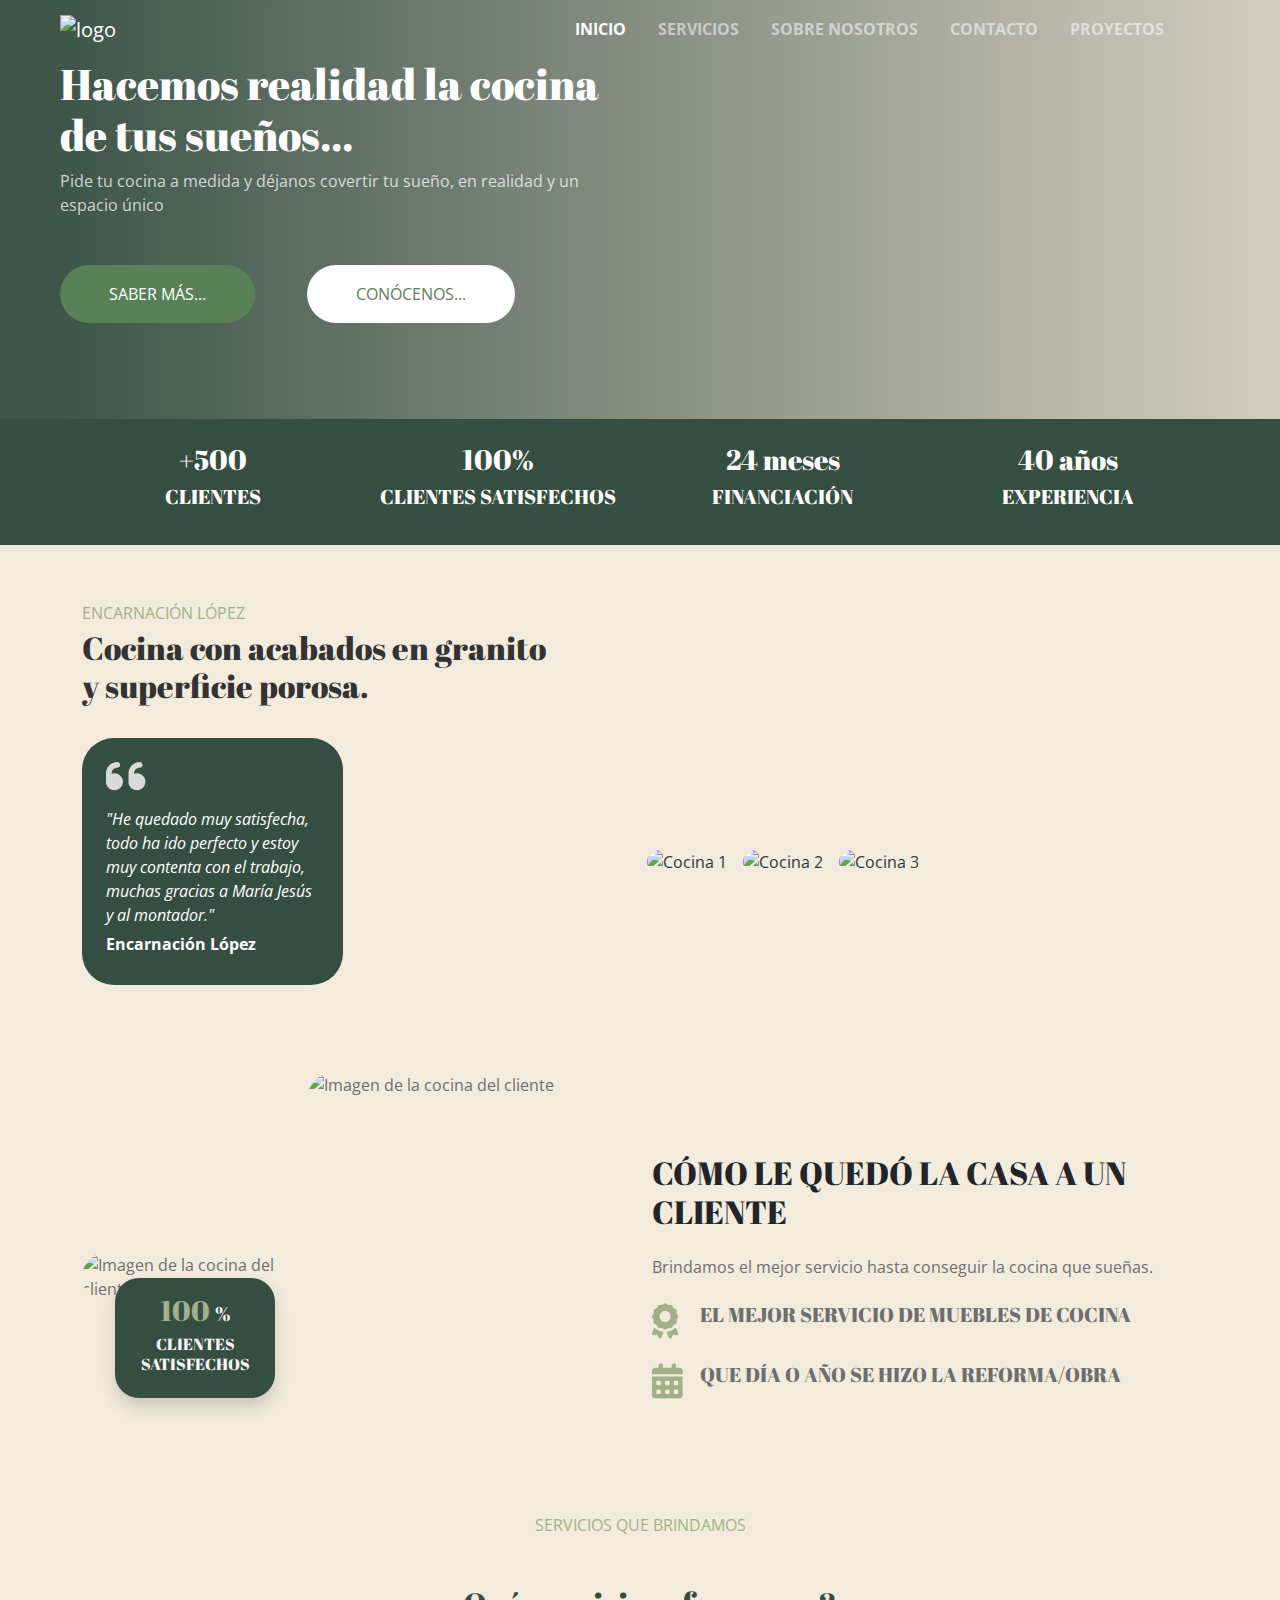
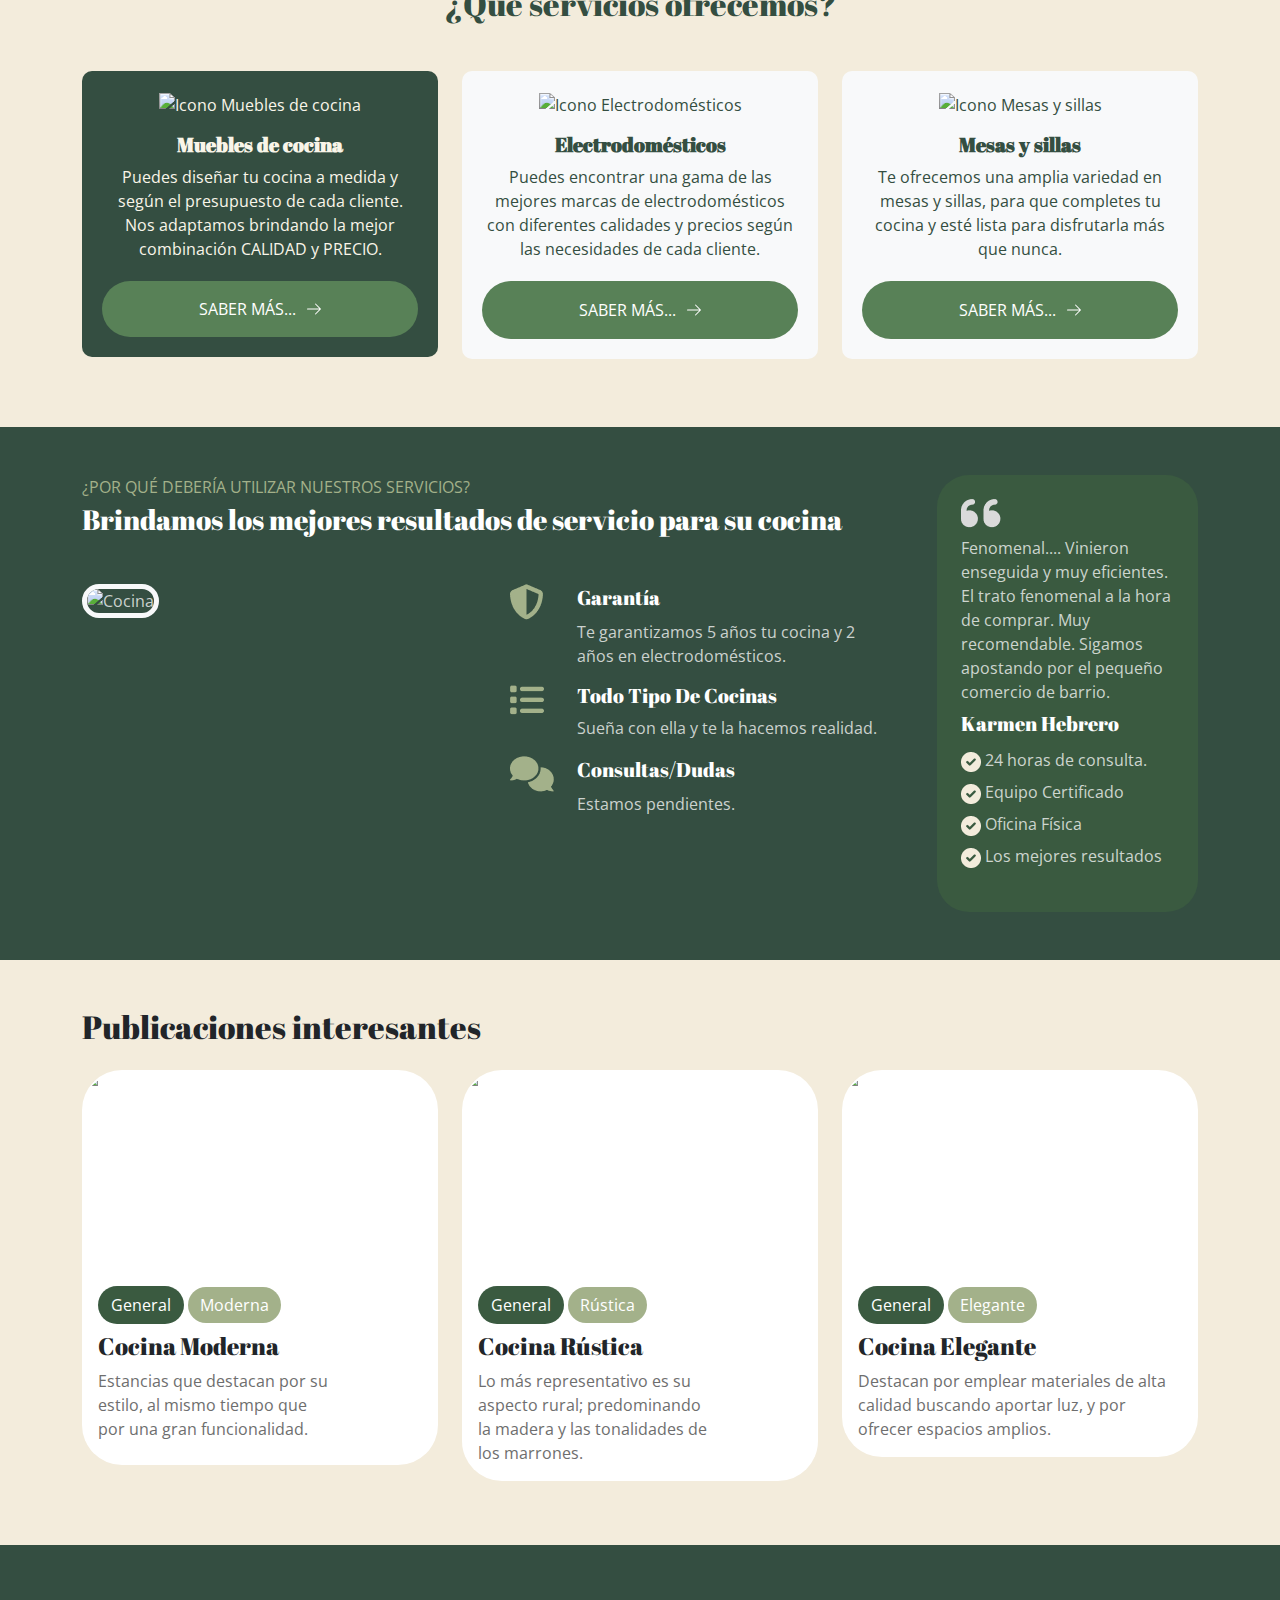
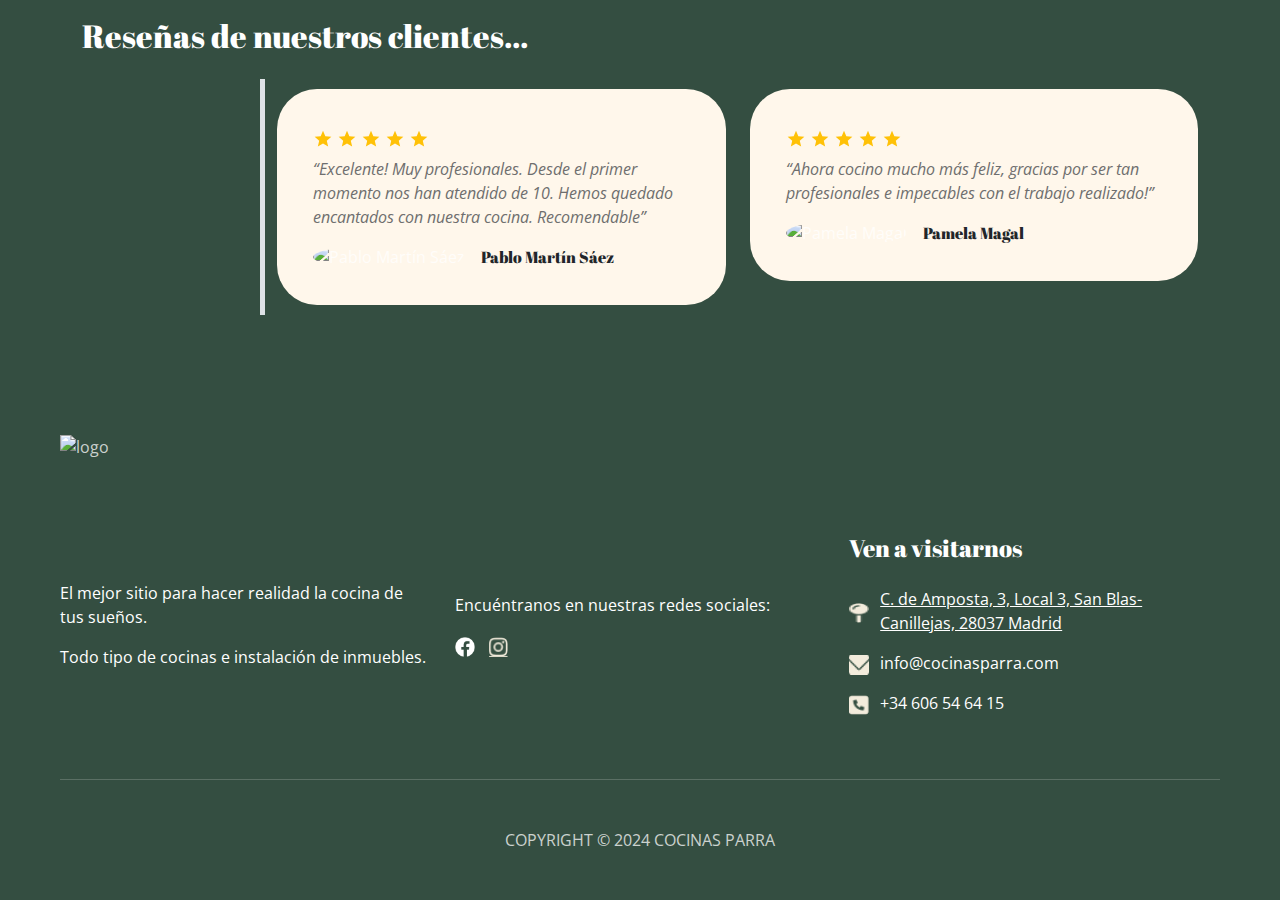
==== commit 0227b97d: "Proyects v1.0" ====
--- a/index.html
+++ b/index.html
@@ -331,7 +331,7 @@
     <section>
 
       <div class="container my-5">
-        <h2 class="mb-4 title-cards-section">Publicaciones interesantes</h2>
+        <h2 class="mb-4 title-cards-section text-dark">Publicaciones interesantes</h2>
         <div class="row">
 
           <div class="col-md-4 mb-3">
--- a/css/styles.css
+++ b/css/styles.css
@@ -7,7 +7,7 @@
 body {
     font-family: "Open Sans", sans-serif;
     color: rgba(255, 255, 255, 0.75);
-    background-color: #f9f5e9;
+    background-color: #F3ECDC;
 }
 
 header {
@@ -71,7 +71,6 @@
 
 /* Estilos para la sección de testimonios */
 .testimonial-section {
-    background-color: #f9f5e9;
     color: #333;
     padding: 2rem 0;
 }
@@ -110,7 +109,6 @@
 
 /* Estilos para la sección de clientes */
 .client-section {
-    background-color: #f9f5e9;
     color: #6E6E6E;
     padding: 2rem 0;
 }
@@ -171,10 +169,6 @@
     margin-right: 0.5rem;
 }
 
-/* Estilos para la sección de servicios */
-.service {
-    background-color: #f9f5e9;
-}
 
 /* Estilos para el texto de servicios */
 .texto-servicios {
@@ -336,12 +330,6 @@
     fill: #ffc107;
 }
 
-/* Servicios */
-
-.servicios-page {
-    background-color: #f9f5e9;
-}
-
 .page-services-section-title {
     text-align: center;
     margin-top: 2rem;
@@ -464,38 +452,12 @@
 /* Proyectos */
 
 .project-page {
-    margin-top: 20px;
-    color: #344E41;
-    background-color: #f7f4eb;
     font-family: Arial, sans-serif;
-}
-
-.project-title {
-    text-align: center;
-    font-size: 2.5rem;
-    font-weight: bold;
-    color: #333;
-    margin-top: 2rem;
-}
-
-.project-item {
-    background-color: white;
-    border-radius: 8px;
-    padding: 1.5rem;
-    margin-bottom: 2rem;
-    box-shadow: 0 0 10px rgba(0, 0, 0, 0.1);
 }
 
 .project-description {
     margin-top: 1rem;
     font-size: 1rem;
-    color: #555;
-}
-
-.project-name {
-    font-size: 1.25rem;
-    font-weight: bold;
-    color: #7a7a52;
 }
 
 .project-image {
@@ -653,4 +615,15 @@
 
 .custom-input::placeholder {
     color: #7a7a7a;
+}
+
+.dark-green{
+    color: #073937;
+}
+
+.proyectos{
+    background-color: #FFF7E3;
+    box-shadow: 3px 6px 20px 0px #00000059;
+    border-radius: 2rem;
+    margin: 1%;
 }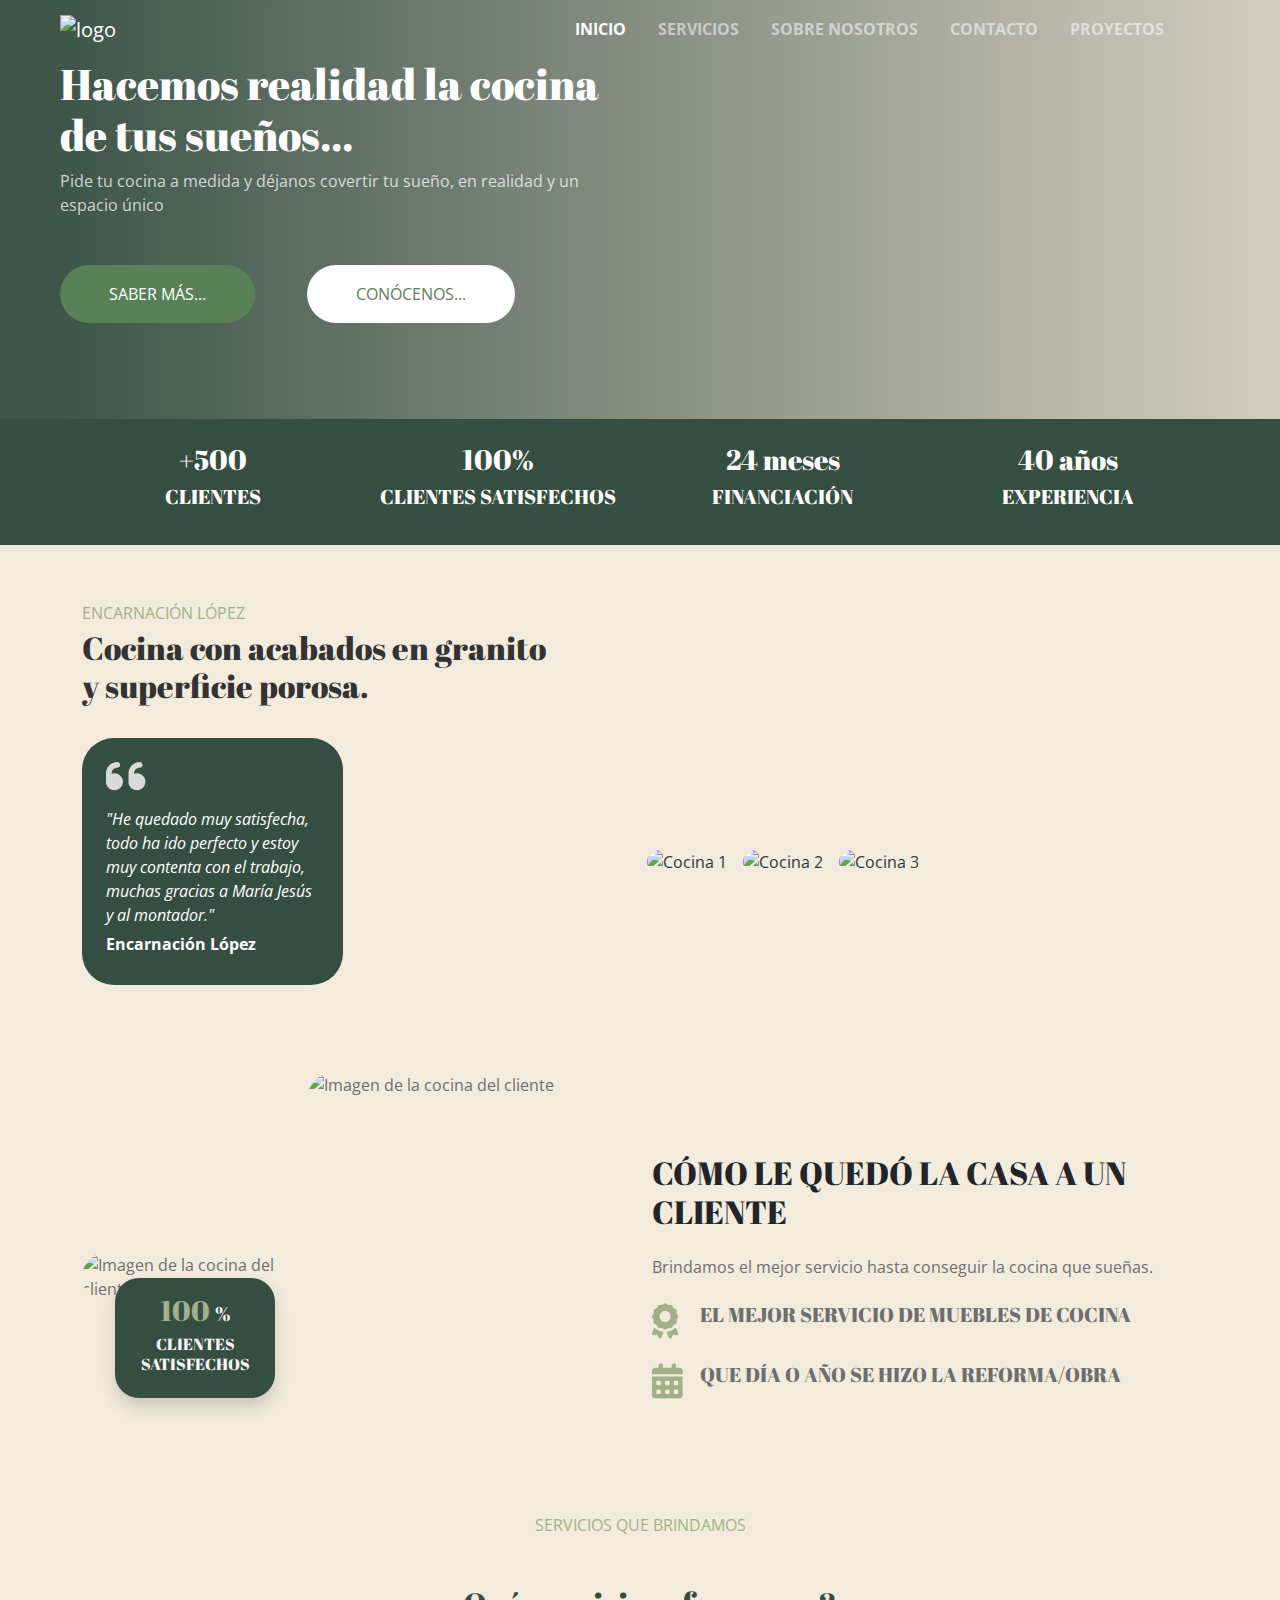
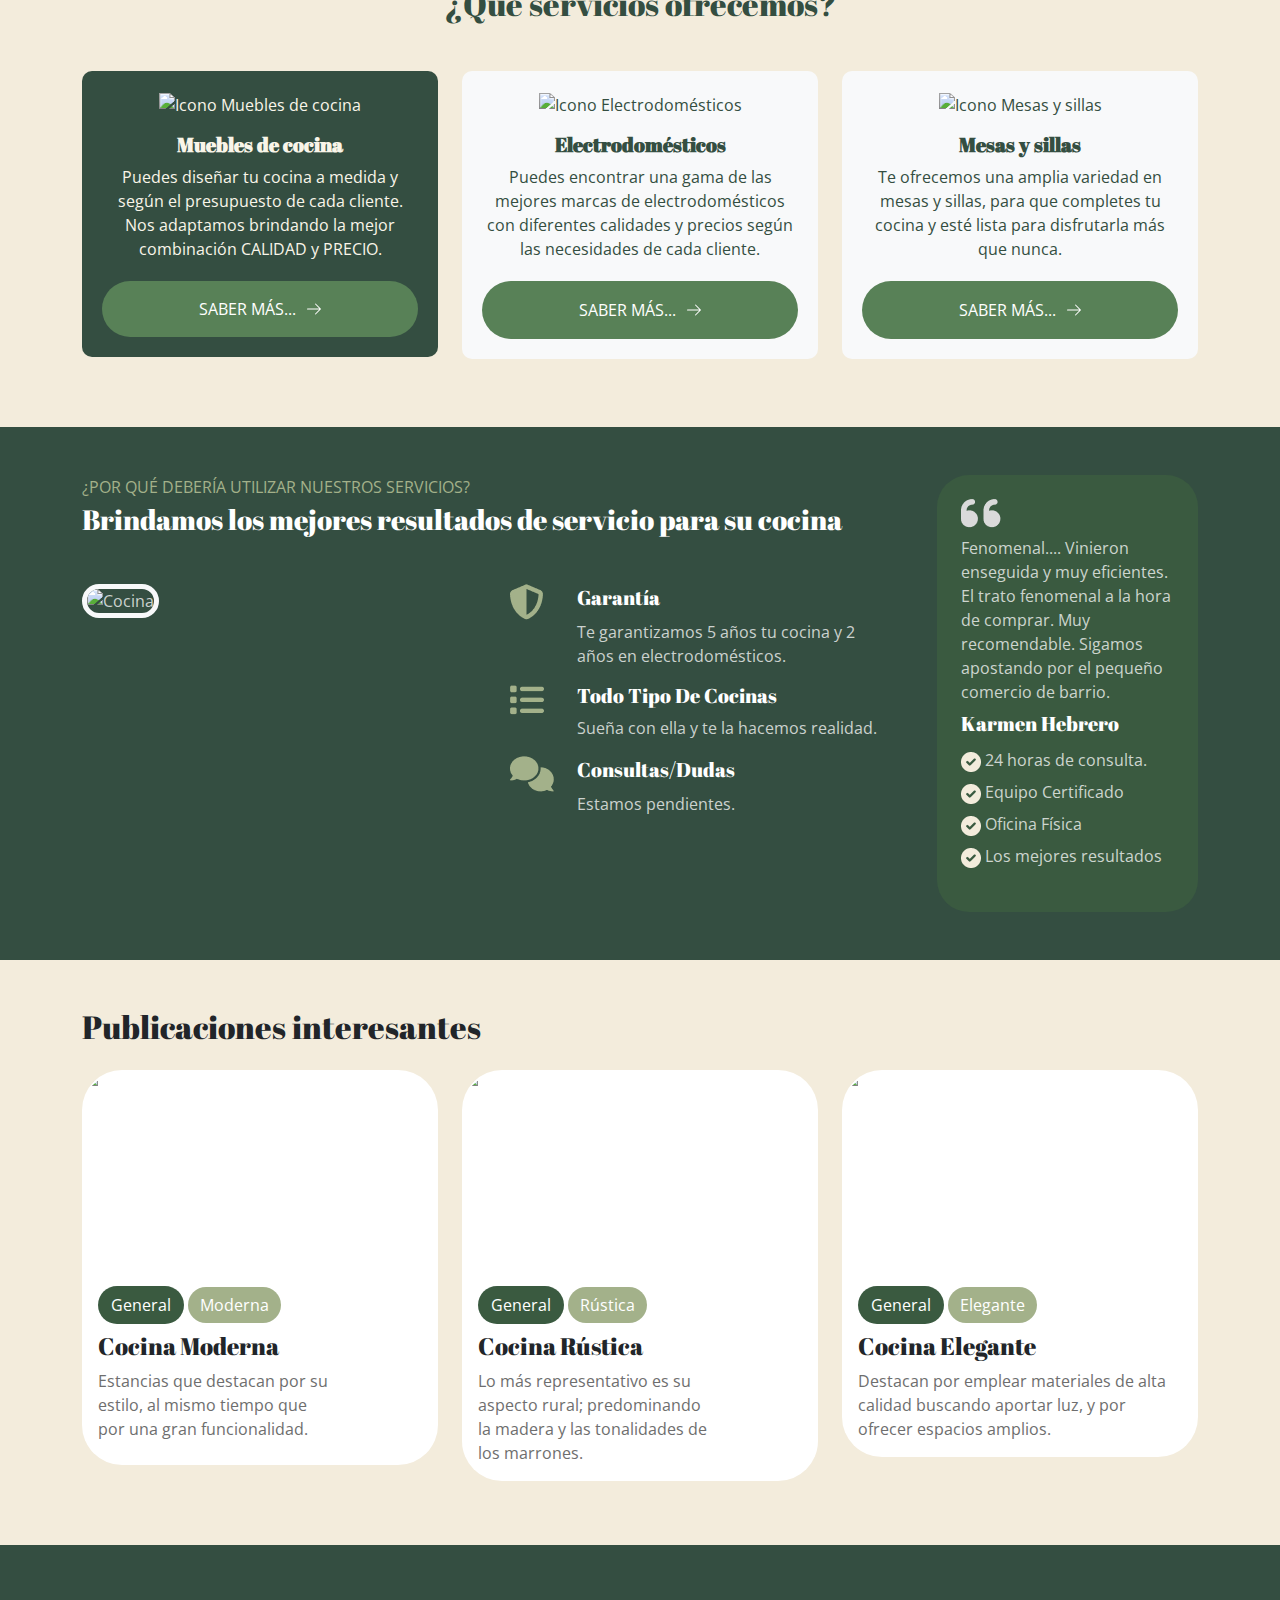
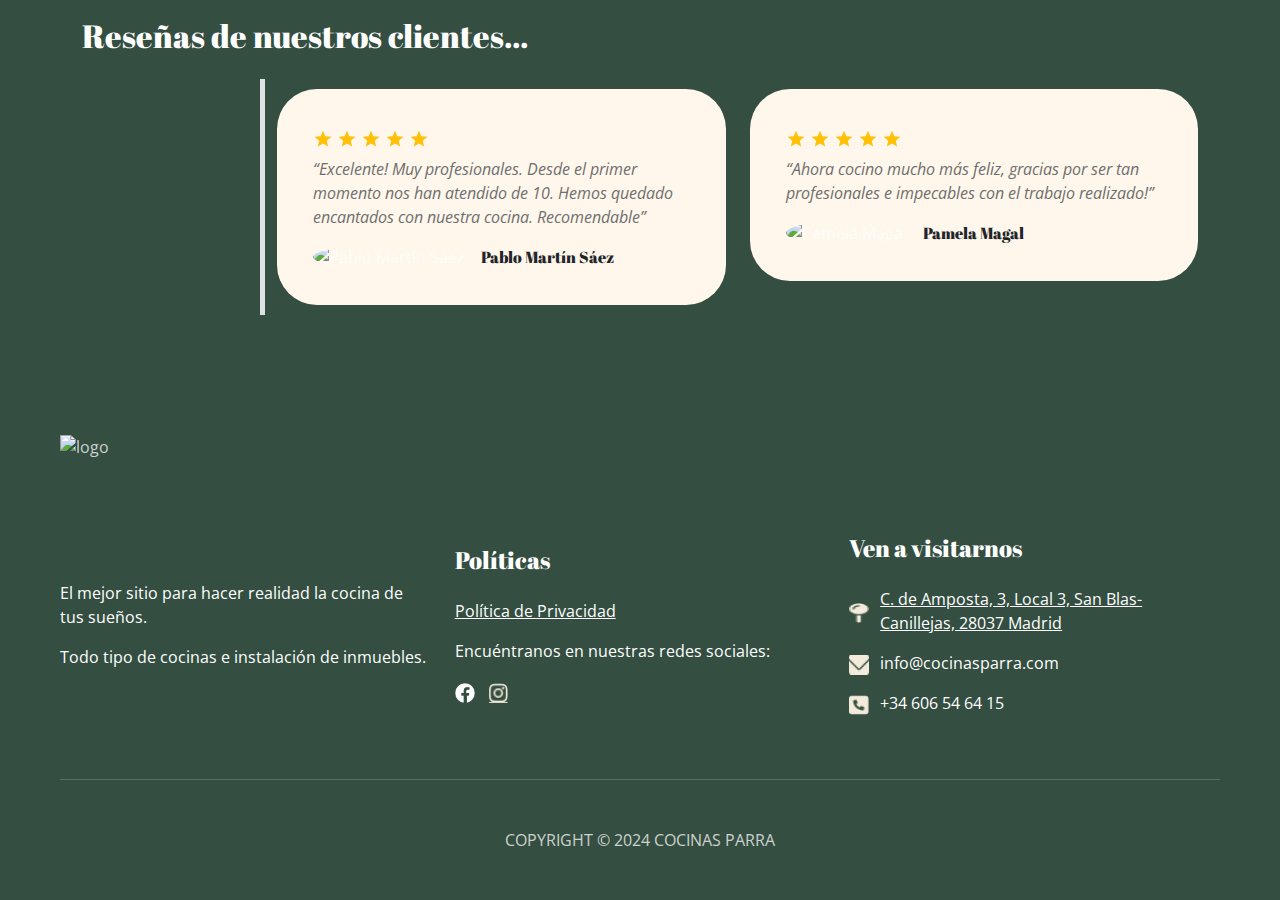
==== commit fbf5ca78: "Added privacy policies, fixed styles, and corrected links." ====
--- a/index.html
+++ b/index.html
@@ -62,10 +62,12 @@
         <div class="col-lg-6">
           <div class="row">
             <div class="col-lg-5 col-12 pb-5">
-              <button type="button" class="btn boton-sabermas text-white px-5 py-3 rounded-pill">SABER MÁS...</button>
+              <a href="./pages/sobre-nosotros.html"><button type="button"
+                  class="btn boton-sabermas text-white px-5 py-3 rounded-pill">SABER MÁS...</button></a>
             </div>
             <div class="col-lg-5 col-12 pb-5">
-              <button type="button" class="btn boton-conocenos px-5 py-3 rounded-pill">CONÓCENOS...</button>
+              <a href="./pages/contacto.html"><button type="button"
+                  class="btn boton-conocenos px-5 py-3 rounded-pill">CONÓCENOS...</button></a>
             </div>
           </div>
         </div>
@@ -494,6 +496,17 @@
         </div>
         <div class="col-md-4 col-12">
           <div class="row">
+            <div class="col-12 text-white pb-3">
+              <h4>Políticas</h4>
+            </div>
+            <div class="row d-flex align-items-center">
+              <div class="col-12 text-white pb-3"><a href="./pages/politicas-privacidad.html"
+                  class="text-white">Política
+                  de
+                  Privacidad</a></div>
+            </div>
+          </div>
+          <div class="row">
             <div class="col-12 text-white pb-3">Encuéntranos en nuestras redes sociales:</div>
             <div class="col-3 col-md-1 text-white pb-3"><img src="./img/FOOTER/facebook.png" alt="logo Facebook"
                 class="iconoFooter"></div>
--- a/css/styles.css
+++ b/css/styles.css
@@ -497,13 +497,7 @@
     display: block;
 }
 
-.kitchen-section {
-    background-color: #f3f3e6;
-    padding: 50px 0;
-}
-
 .kitchen-section h2 {
-    font-family: 'Times New Roman', serif;
     font-size: 2rem;
     text-align: center;
     margin-bottom: 20px;
@@ -626,4 +620,53 @@
     box-shadow: 3px 6px 20px 0px #00000059;
     border-radius: 2rem;
     margin: 1%;
-}+}
+
+.texto-muebles{
+    color: #2D2D2D;
+}
+
+.img1-muebles {
+    width: 65%;
+    height: 40vh;
+    position: absolute;
+    right: 10vw;
+    z-index: -1;
+    border-radius: 1.5rem;
+    object-fit: cover;
+    border: 1px solid #F3ECDC;
+    border-width: 5px;
+}
+
+.img2-muebles {
+    width: 65%;
+    height: 40vh;
+    object-fit: cover;
+    border-radius: 1.5rem;
+    margin-top: 30%;
+    border: 1px solid #F3ECDC;
+    border-width: 5px;
+}
+
+.img3-muebles{
+    height: 30vh;
+    width: 30vw;
+    object-fit: cover;
+    border-radius: 1.5rem;
+}
+
+@media (max-width:768px) {
+    .img1-muebles {
+        width: 45vw;
+        height: 20vh;
+    }
+
+    .img2-muebles {
+        width: 45vw;
+        height: 20vh;
+    }
+
+    .img3-muebles{
+        width: 90vw;
+    }
+}
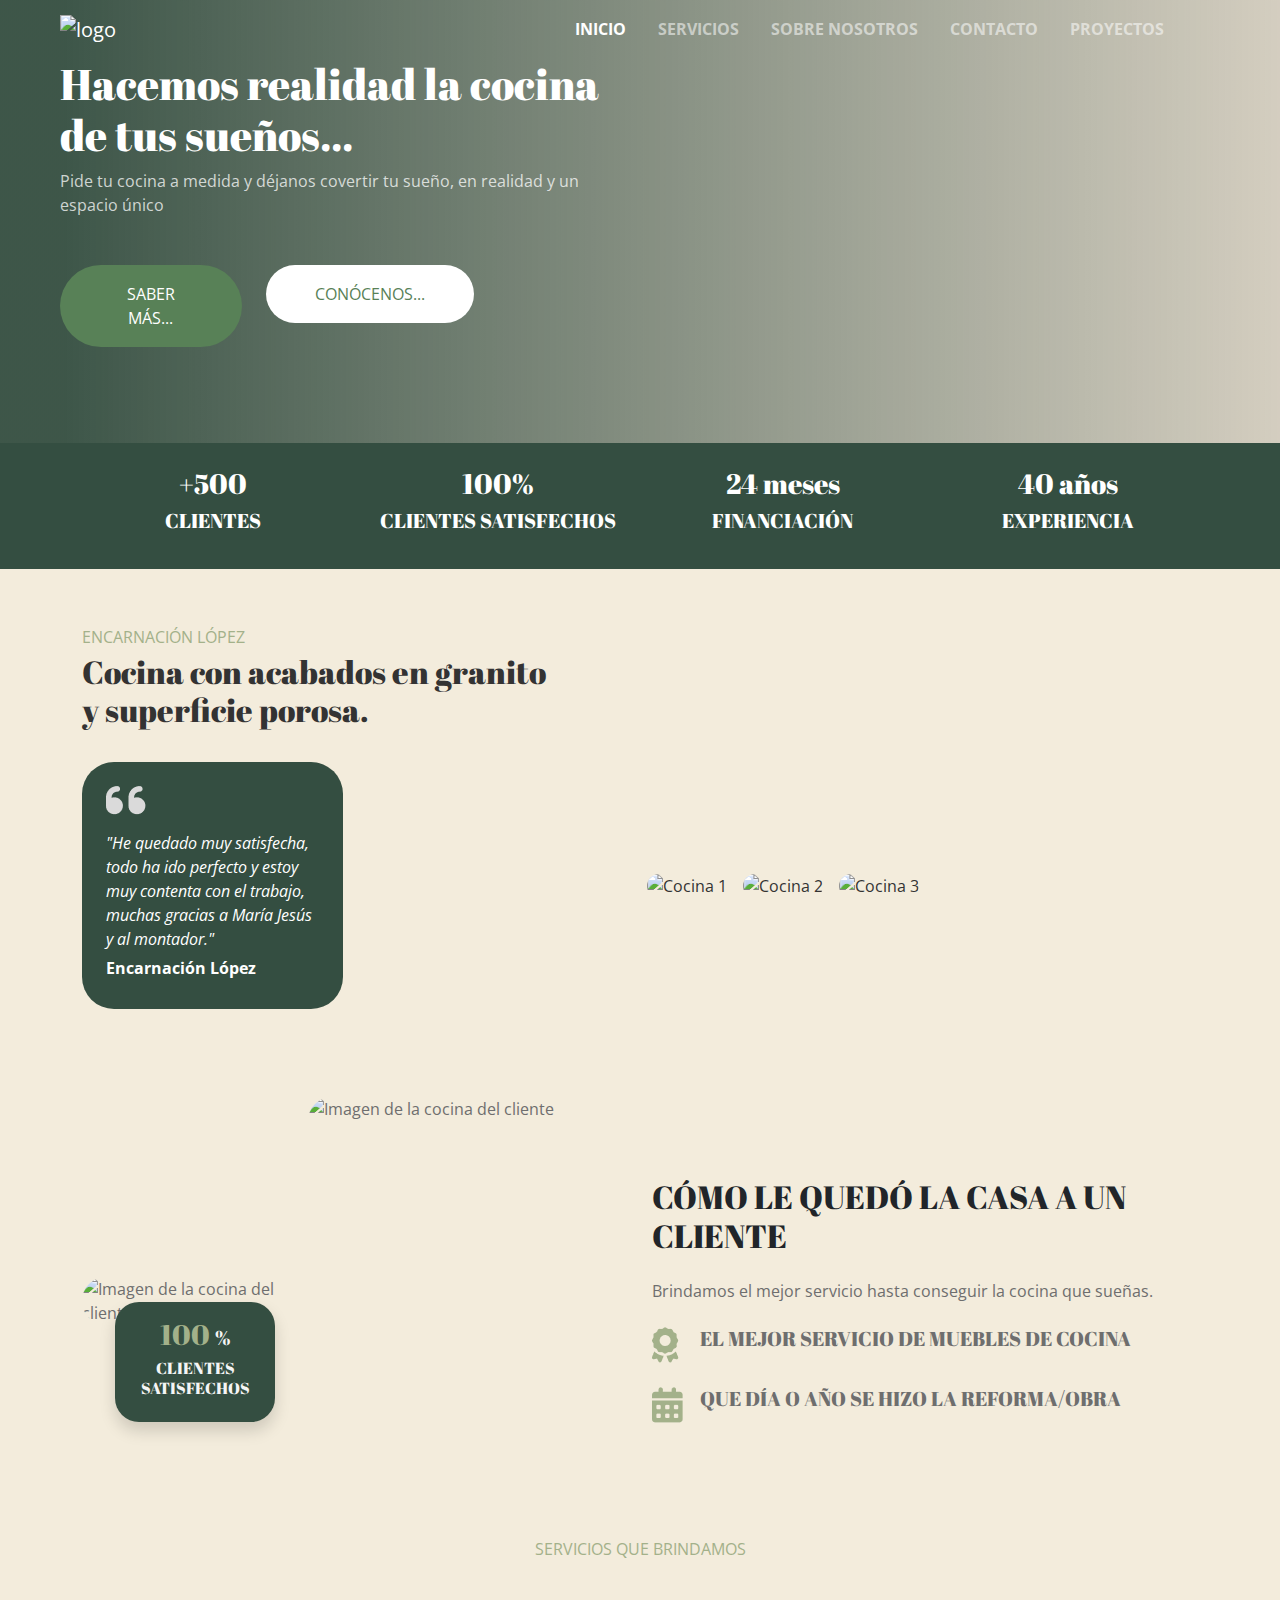
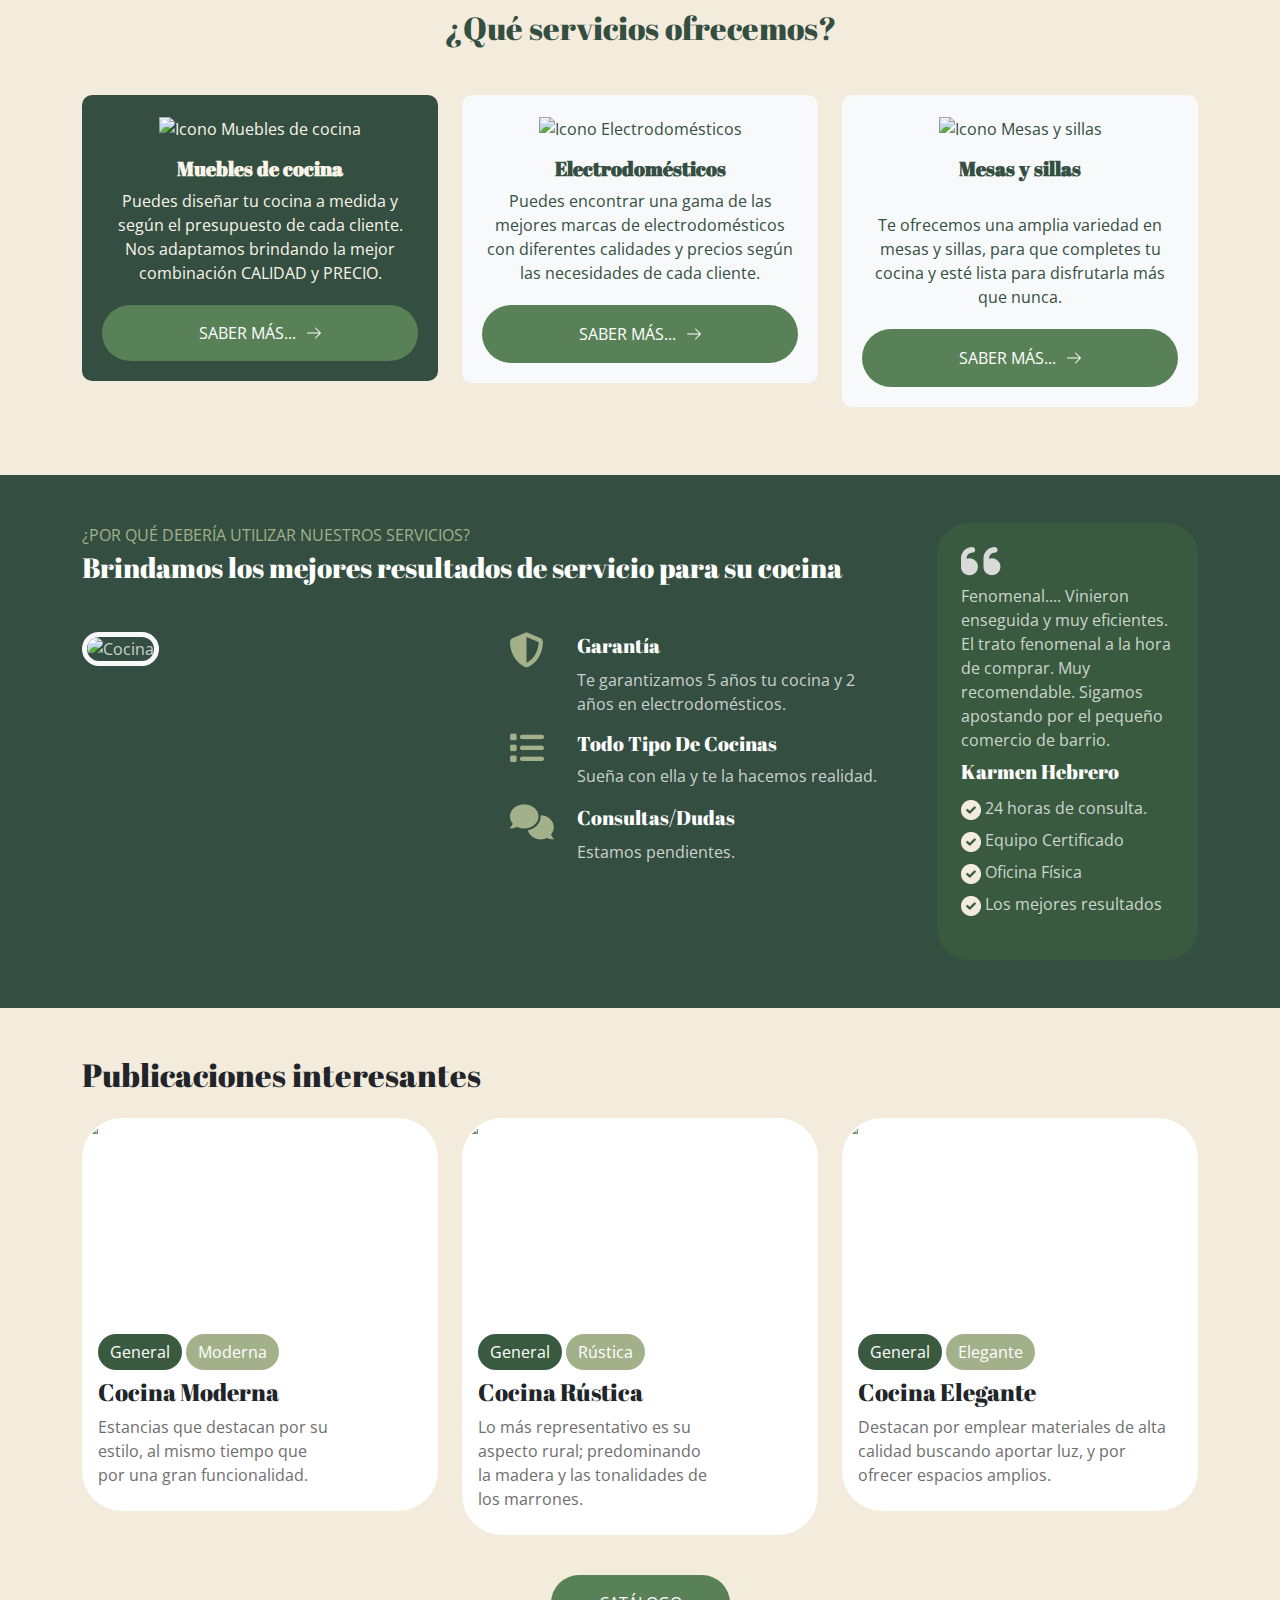
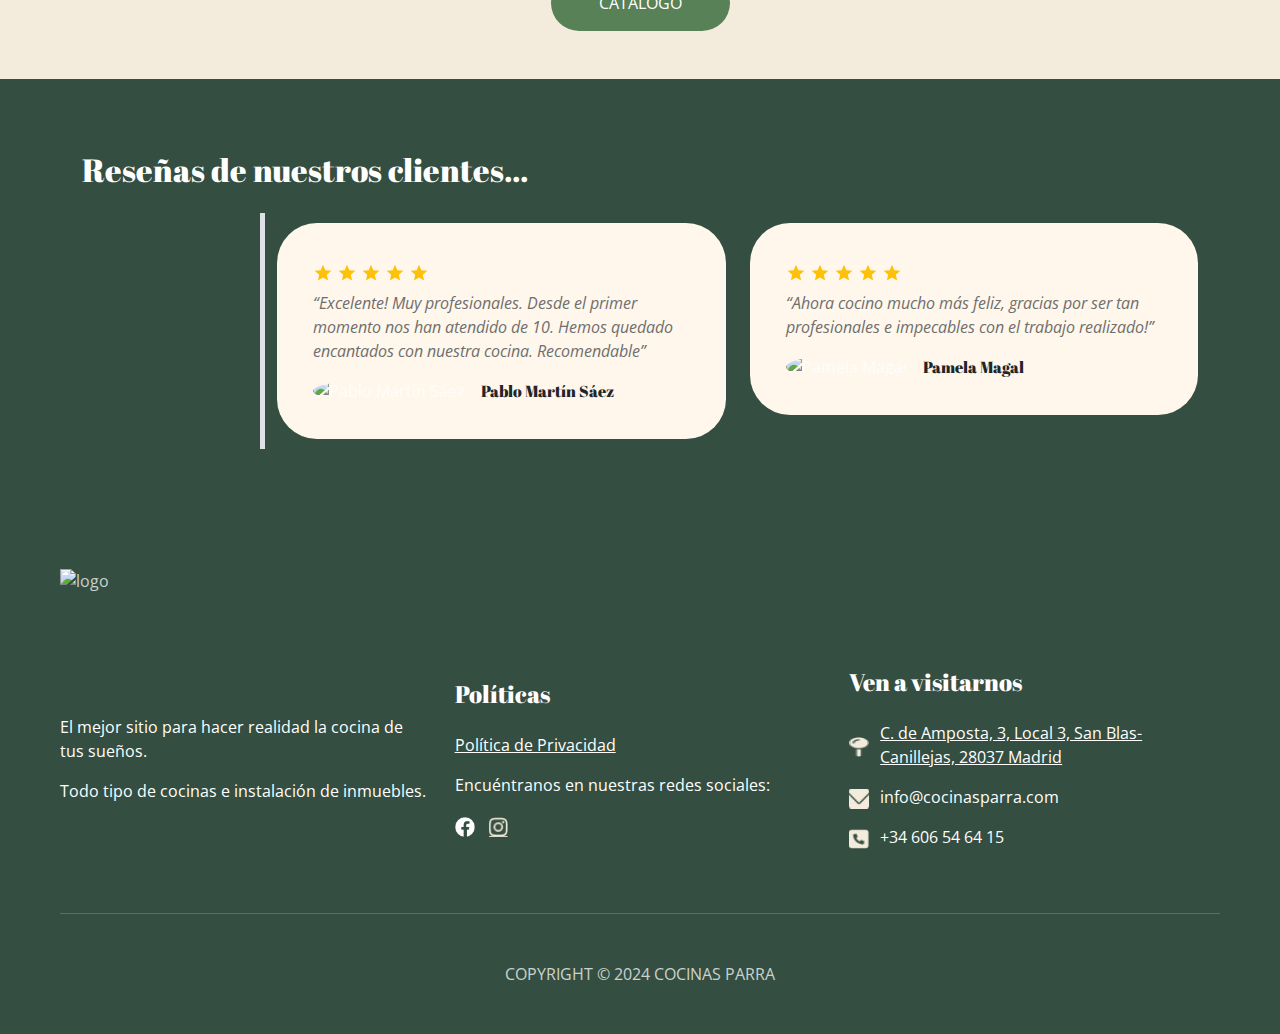
==== commit 7e0f618f: "fixed styles and add catalogue button" ====
--- a/index.html
+++ b/index.html
@@ -59,7 +59,7 @@
         </div>
       </div>
       <div class="row d-flex justify-content-start pt-5">
-        <div class="col-lg-6">
+        <div class="mb-col-lg-6 col-lg-5">
           <div class="row">
             <div class="col-lg-5 col-12 pb-5">
               <a href="./pages/sobre-nosotros.html"><button type="button"
@@ -74,6 +74,7 @@
 
       </div>
     </div>
+
   </header>
 
 
@@ -236,6 +237,7 @@
                   style="width: 50px; height: 50px;">
               </div>
               <h5>Mesas y sillas</h5>
+              <br>
               <p>Te ofrecemos una amplia variedad en mesas y sillas, para que completes tu cocina y esté lista para
                 disfrutarla más que nunca.</p>
               <a href="./pages/mesas-sillas.html" class="btn boton-sabermas text-white px-5 py-3 rounded-pill">
@@ -340,7 +342,7 @@
             <div class="card">
               <img src="./img/INICIO/muebles-cocina-parra.268.jpg" class="card-img-top" alt="Cocina Moderna">
               <div class="card-body">
-                <button type="button" class="btn rounded-pill boton-general text-white">General</button>
+                <button type="button" class="btn rounded-pill boton-general text-white btn-dark">General</button>
                 <button type="button" class="btn rounded-pill boton-alternativo btn-dark">Moderna</button>
                 <h5 class="card-title text-dark mt-2">Cocina Moderna</h5>
                 <div class="row">
@@ -356,14 +358,13 @@
             <div class="card">
               <img src="./img/INICIO/RUSTICA_6.jpg" class="card-img-top" alt="Cocina Rústica">
               <div class="card-body">
-                <button type="button" class="btn rounded-pill boton-general text-white">General</button>
+                <button type="button" class="btn rounded-pill boton-general text-white btn-dark">General</button>
                 <button type="button" class="btn rounded-pill boton-alternativo btn-dark">Rústica</button>
                 <h5 class="card-title text-dark mt-2">Cocina Rústica</h5>
                 <div class="row">
                   <div class="col-md-9 col-12">
-                    <p class="card-text">Lo más representativo es su aspecto rural; predominando la madera y las
-                      tonalidades
-                      de los marrones.</p>
+                    <p class="card-text pb-2">Lo más representativo es su aspecto rural; predominando la madera y las
+                      tonalidades de los marrones.</p>
                   </div>
                 </div>
               </div>
@@ -373,16 +374,23 @@
             <div class="card">
               <img src="./img/INICIO/muebles-cocina-parra-5.jpg" class="card-img-top" alt="Cocina Elegante">
               <div class="card-body">
-                <button type="button" class="btn rounded-pill boton-general text-white">General</button>
+                <button type="button" class="btn rounded-pill boton-general text-white btn-dark">General</button>
                 <button type="button" class="btn rounded-pill boton-alternativo btn-dark">Elegante</button>
                 <h5 class="card-title text-dark mt-2">Cocina Elegante</h5>
-                <p class="card-text">Destacan por emplear materiales de alta calidad buscando aportar luz, y por ofrecer
-                  espacios amplios.</p>
-              </div>
-            </div>
-          </div>
-        </div>
-      </div>
+                <p class="card-text pb-2">Destacan por emplear materiales de alta calidad buscando aportar luz, y por
+                  ofrecer espacios amplios.</p>
+              </div>
+            </div>
+          </div>
+        </div>
+        <div class="text-center mt-4">
+          <a href="./catalogue/CATÁLOGO_JGG.pdf" target="_blank">
+            <button type="button"
+              class="btn boton-sabermas text-white px-5 py-3 btn-dark rounded-pill">CATÁLOGO</button>
+          </a>
+        </div>
+      </div>
+
     </section>
 
     <section class="review-section py-4">
